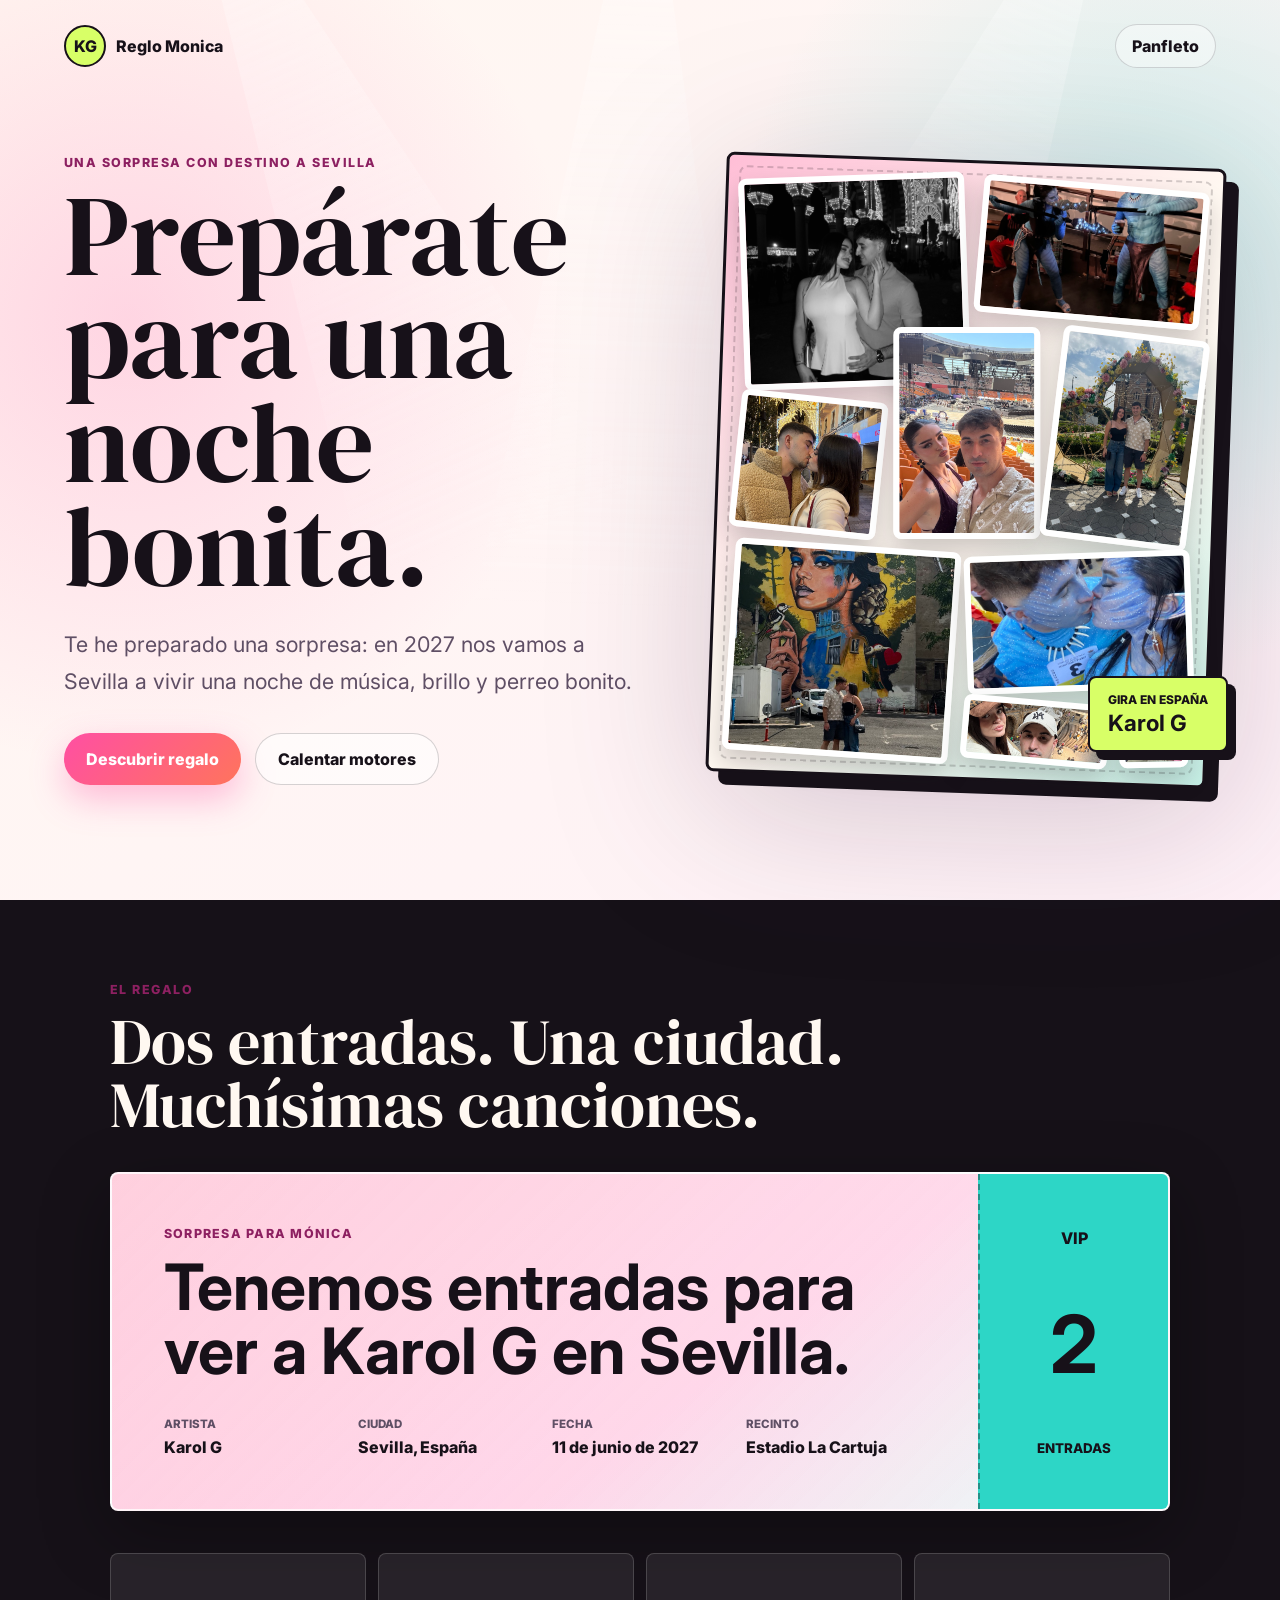
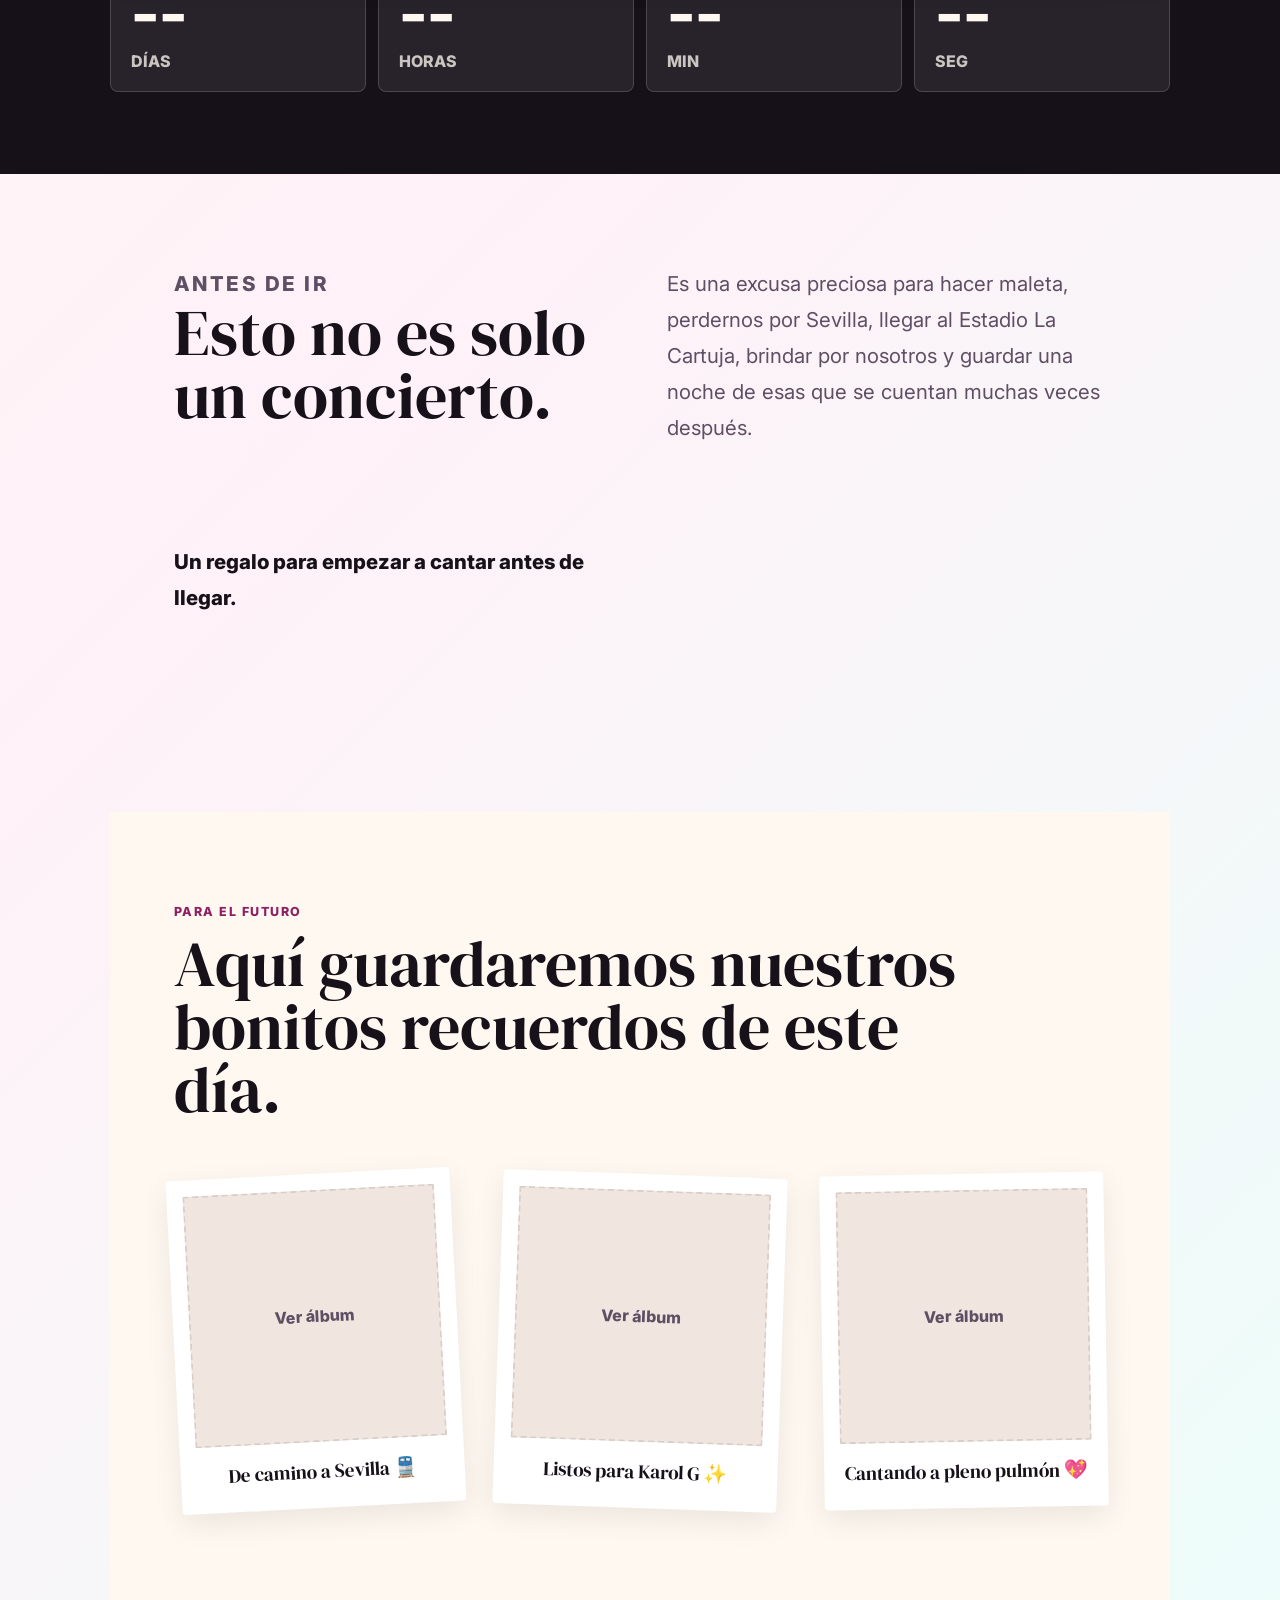
==== index.html @ 3d234a06 "Add files via upload" ====
<!doctype html>
<html lang="es">
  <head>
    <meta charset="UTF-8" />
    <meta name="viewport" content="width=device-width, initial-scale=1.0" />
    <title>Reglo Monica</title>
    <meta
      name="description"
      content="Una página sorpresa para regalar entradas de concierto en Sevilla."
    />
    <link rel="preconnect" href="https://fonts.googleapis.com" />
    <link rel="preconnect" href="https://fonts.gstatic.com" crossorigin />
    <link
      href="https://fonts.googleapis.com/css2?family=DM+Serif+Display&family=Inter:wght@400;600;700;800&display=swap"
      rel="stylesheet"
    />
    <link rel="stylesheet" href="styles.css" />
    <script src="config.js"></script>
    <script src="script.js" defer></script>
  </head>
  <body>
    <main class="page-shell">
      <section class="hero" aria-labelledby="hero-title">
        <div class="stage-lights" aria-hidden="true">
          <span></span>
          <span></span>
          <span></span>
        </div>

        <nav class="topbar" aria-label="Detalles del regalo">
          <a class="brand" href="#ticket" aria-label="Ir a la sorpresa">
            <span class="brand-mark">KG</span>
            <span data-field="projectName">Reglo Monica</span>
          </a>
          <a class="nav-link" href="flyer.html">Panfleto</a>
        </nav>

        <div class="hero-grid">
          <div class="hero-copy">
            <p class="eyebrow">Una sorpresa con destino a <span data-field="city">Sevilla</span></p>
            <h1 id="hero-title">Prepárate para una noche bonita.</h1>
            <p class="lead" data-field="message">
              Te he preparado una sorpresa: en 2027 nos vamos a Sevilla a vivir una noche de música,
              brillo y perreo bonito.
            </p>

            <div class="actions">
              <button class="primary-button" id="reveal-button" type="button">
                Descubrir regalo
              </button>
              <a class="ghost-button" data-field-href="playlistUrl" href="https://open.spotify.com/search/Karol%20G">
                Calentar motores
              </a>
            </div>
          </div>

          <figure class="poster-visual" aria-label="Collage de fotos del regalo">
            <div class="photo-collage" aria-hidden="true">
              <img src="assets/collage/photo-01.jpg" alt="" />
              <img src="assets/collage/photo-05.jpg" alt="" />
              <img src="assets/collage/photo-08.jpg" alt="" />
              <img src="assets/collage/photo-10.jpg" alt="" />
              <img src="assets/collage/photo-12.jpg" alt="" />
              <img src="assets/collage/photo-14.jpg" alt="" />
              <img src="assets/collage/photo-17.jpg" alt="" />
              <img src="assets/collage/photo-21.jpg" alt="" />
              <img src="assets/collage/photo-24.jpg" alt="" />
            </div>
            <figcaption>
              <span>Gira en España</span>
              <strong data-field="artist">Karol G</strong>
            </figcaption>
          </figure>
        </div>
      </section>

      <section class="reveal-band" id="ticket" aria-labelledby="ticket-title">
        <div class="section-heading">
          <p class="eyebrow">El regalo</p>
          <h2 id="ticket-title">Dos entradas. Una ciudad. Muchísimas canciones.</h2>
        </div>

        <article class="ticket" aria-label="Entrada regalo">
          <div class="ticket-main">
            <p class="ticket-kicker">Sorpresa para <span data-field="partnerName">Mónica</span></p>
            <h3 data-field="revealLine">Tenemos entradas para ver a Karol G en Sevilla.</h3>
            <dl class="ticket-details">
              <div>
                <dt>Artista</dt>
                <dd data-field="artist">Karol G</dd>
              </div>
              <div>
                <dt>Ciudad</dt>
                <dd><span data-field="city">Sevilla</span>, <span data-field="country">España</span></dd>
              </div>
              <div>
                <dt>Fecha</dt>
                <dd data-field="dateLabel">11 de junio de 2027</dd>
              </div>
              <div>
                <dt>Recinto</dt>
                <dd data-field="venue">Estadio La Cartuja</dd>
              </div>
            </dl>
          </div>
          <div class="ticket-stub">
            <span>VIP</span>
            <strong>2</strong>
            <small>entradas</small>
          </div>
        </article>

        <p id="countdown-title" class="eyebrow" style="text-align: center; margin-top: 42px;"></p>
        
        <div class="countdown" aria-label="Cuenta atrás aproximada">
          <div>
            <strong id="days">--</strong>
            <span>días</span>
          </div>
          <div>
            <strong id="hours">--</strong>
            <span>horas</span>
          </div>
          <div>
            <strong id="minutes">--</strong>
            <span>min</span>
          </div>
          <div>
            <strong id="seconds">--</strong>
            <span>seg</span>
          </div>
        </div>
      </section>

      <section class="letter" aria-labelledby="letter-title">
        <div>
          <p class="eyebrow">Antes de ir</p>
          <h2 id="letter-title">Esto no es solo un concierto.</h2>
        </div>
        <p>
          Es una excusa preciosa para hacer maleta, perdernos por Sevilla, llegar al Estadio La
          Cartuja, brindar por nosotros y guardar una noche de esas que se cuentan muchas veces
          después.
        </p>
        <p data-field="footerLine">Un regalo para empezar a cantar antes de llegar.</p>
          <div class="spotify-player" style="margin-top: 42px;">
          <iframe 
            style="border-radius:12px" 
            src="https://open.spotify.com/playlist/37i9dQZF1DZ06evO4e5iLu?si=ZZ5VLIEEQOik3lgWDlxdHg" 
            width="100%" 
            height="152" 
            frameBorder="0" 
            allowfullscreen="" 
            allow="autoplay; clipboard-write; encrypted-media; fullscreen; picture-in-picture" 
            loading="lazy">
          </iframe>
          </div>
      </section>
      <section class="memories" id="recuerdos" aria-labelledby="memories-title">
  <div class="section-heading">
    <p class="eyebrow">Para el futuro</p>
    <h2 id="memories-title">Aquí guardaremos nuestros bonitos recuerdos de este día.</h2>
  </div>

  <div class="polaroid-gallery">
    <div class="polaroid" style="--rot: -3deg;" 
         data-album="De camino a Sevilla 🚆" 
         data-images="assets/collage/photo-01.jpg,assets/collage/photo-02.jpg,assets/collage/photo-03.jpg">
      <div class="polaroid-img empty">Ver álbum</div>
      <p>De camino a Sevilla 🚆</p>
    </div>

    <div class="polaroid" style="--rot: 2deg;" 
         data-album="Listos para Karol G ✨" 
         data-images="assets/collage/photo-05.jpg,assets/collage/photo-08.jpg,assets/collage/photo-10.jpg">
      <div class="polaroid-img empty">Ver álbum</div>
      <p>Listos para Karol G ✨</p>
    </div>

    <div class="polaroid" style="--rot: -1deg;" 
         data-album="Cantando a pleno pulmón 💖" 
         data-images="assets/collage/photo-12.jpg,assets/collage/photo-14.jpg,assets/collage/photo-17.jpg">
      <div class="polaroid-img empty">Ver álbum</div>
      <p>Cantando a pleno pulmón 💖</p>
    </div>
  </div>
</section>

<div id="album-modal" class="album-modal" aria-hidden="true">
  <button class="modal-close" id="modal-close" aria-label="Cerrar">&times;</button>
  
  <div class="modal-content">
    <button class="modal-nav prev" id="modal-prev" aria-label="Anterior">&#10094;</button>
    
    <div class="modal-image-wrapper">
      <img id="modal-img" src="" alt="Foto del álbum" />
    </div>
    
    <button class="modal-nav next" id="modal-next" aria-label="Siguiente">&#10095;</button>
  </div>
  
  <div id="modal-caption" class="modal-caption"></div>
</div>
    </main>
  </body>
</html>
---- styles.css ----
:root {
  --ink: #171119;
  --muted: #5f4f65;
  --paper: #fff8f1;
  --pink: #ff4fa3;
  --coral: #ff745c;
  --aqua: #2dd6c6;
  --lime: #d8ff67;
  --violet: #6e4cff;
  --shadow: 0 24px 80px rgba(51, 21, 58, 0.2);
}

* {
  box-sizing: border-box;
}

html {
  scroll-behavior: smooth;
}

body {
  margin: 0;
  min-height: 100vh;
  color: var(--ink);
  font-family: Inter, system-ui, sans-serif;
  background:
    radial-gradient(circle at 10% 10%, rgba(255, 79, 163, 0.2), transparent 28rem),
    radial-gradient(circle at 90% 8%, rgba(45, 214, 198, 0.24), transparent 26rem),
    linear-gradient(135deg, #fff8f1 0%, #fff1f8 52%, #edfdfa 100%);
}

a {
  color: inherit;
}

button,
a {
  -webkit-tap-highlight-color: transparent;
}

.page-shell {
  overflow: hidden;
}

.hero {
  position: relative;
  min-height: 92vh;
  padding: 24px clamp(20px, 5vw, 72px) 72px;
}

.topbar {
  position: relative;
  z-index: 2;
  display: flex;
  align-items: center;
  justify-content: space-between;
  gap: 20px;
  max-width: 1180px;
  margin: 0 auto;
}

.brand,
.nav-link {
  display: inline-flex;
  align-items: center;
  gap: 10px;
  min-height: 44px;
  text-decoration: none;
  font-weight: 800;
}

.brand-mark {
  display: grid;
  width: 42px;
  height: 42px;
  place-items: center;
  border: 2px solid currentColor;
  border-radius: 50%;
  background: var(--lime);
}

.nav-link {
  padding-inline: 16px;
  border: 1px solid rgba(23, 17, 25, 0.16);
  border-radius: 999px;
  background: rgba(255, 255, 255, 0.42);
}

.hero-grid {
  position: relative;
  z-index: 1;
  display: grid;
  grid-template-columns: minmax(0, 1fr) minmax(320px, 500px);
  align-items: center;
  gap: clamp(32px, 6vw, 88px);
  max-width: 1180px;
  min-height: calc(92vh - 68px);
  margin: 0 auto;
  padding-top: 44px;
}

.hero-copy {
  min-width: 0;
}

.eyebrow {
  margin: 0 0 14px;
  color: #8d2061;
  font-size: 0.78rem;
  font-weight: 800;
  letter-spacing: 0.12em;
  text-transform: uppercase;
}

h1,
h2,
h3 {
  margin: 0;
  letter-spacing: 0;
}

h1,
h2 {
  font-family: "DM Serif Display", Georgia, serif;
  font-weight: 400;
}

.hero h1 {
  max-width: 760px;
  font-size: clamp(3.4rem, 9vw, 8.6rem);
  line-height: 0.9;
}

.lead {
  max-width: 660px;
  margin: 28px 0 0;
  color: var(--muted);
  font-size: clamp(1.05rem, 2vw, 1.34rem);
  line-height: 1.7;
  overflow-wrap: anywhere;
}

.actions {
  display: flex;
  flex-wrap: wrap;
  gap: 14px;
  margin-top: 34px;
}

.primary-button,
.ghost-button {
  display: inline-flex;
  align-items: center;
  justify-content: center;
  min-height: 52px;
  padding: 0 22px;
  border-radius: 999px;
  font: inherit;
  font-weight: 800;
  text-decoration: none;
  cursor: pointer;
}

.primary-button {
  border: 0;
  color: white;
  background: linear-gradient(135deg, var(--pink), var(--coral));
  box-shadow: 0 14px 34px rgba(255, 79, 163, 0.35);
}

.ghost-button {
  border: 1px solid rgba(23, 17, 25, 0.18);
  background: rgba(255, 255, 255, 0.56);
}

.poster-visual {
  position: relative;
  margin: 0;
  padding: 0;
  filter: drop-shadow(var(--shadow));
}

.poster-visual figcaption {
  position: absolute;
  right: -12px;
  bottom: 28px;
  display: grid;
  gap: 2px;
  padding: 14px 18px;
  border: 2px solid var(--ink);
  border-radius: 8px;
  background: var(--lime);
  box-shadow: 8px 8px 0 var(--ink);
}

.poster-visual figcaption span {
  font-size: 0.75rem;
  font-weight: 800;
  text-transform: uppercase;
}

.poster-visual figcaption strong {
  font-size: 1.4rem;
}

.photo-collage {
  position: relative;
  display: grid;
  grid-template-columns: repeat(6, 1fr);
  grid-template-rows: repeat(8, 64px);
  gap: 10px;
  width: 100%;
  padding: 16px;
  border: 3px solid var(--ink);
  border-radius: 8px;
  background:
    linear-gradient(135deg, rgba(255, 79, 163, 0.34), transparent 46%),
    linear-gradient(315deg, rgba(45, 214, 198, 0.28), transparent 42%),
    #fff8f1;
  box-shadow: 13px 13px 0 var(--ink);
  transform: rotate(2deg);
}

.photo-collage::before {
  content: "";
  position: absolute;
  inset: 10px;
  border: 2px dashed rgba(23, 17, 25, 0.18);
  border-radius: 8px;
  pointer-events: none;
}

.photo-collage img {
  display: block;
  width: 100%;
  height: 100%;
  min-width: 0;
  object-fit: cover;
  border: 6px solid white;
  border-radius: 8px;
  box-shadow: 0 12px 24px rgba(23, 17, 25, 0.22);
}

.photo-collage img:nth-child(1) {
  grid-area: 1 / 1 / 4 / 4;
  transform: rotate(-4deg);
}

.photo-collage img:nth-child(2) {
  grid-area: 1 / 4 / 3 / 7;
  transform: rotate(3deg);
}

.photo-collage img:nth-child(3) {
  grid-area: 4 / 1 / 6 / 3;
  transform: rotate(4deg);
}

.photo-collage img:nth-child(4) {
  grid-area: 3 / 3 / 6 / 5;
  transform: rotate(-2deg);
}

.photo-collage img:nth-child(5) {
  grid-area: 3 / 5 / 6 / 7;
  transform: rotate(5deg);
}

.photo-collage img:nth-child(6) {
  grid-area: 6 / 1 / 9 / 4;
  transform: rotate(2deg);
}

.photo-collage img:nth-child(7) {
  grid-area: 6 / 4 / 8 / 7;
  transform: rotate(-4deg);
}

.photo-collage img:nth-child(8) {
  grid-area: 8 / 4 / 9 / 6;
  transform: rotate(3deg);
}

.photo-collage img:nth-child(9) {
  grid-area: 8 / 6 / 9 / 7;
  transform: rotate(-3deg);
}

.stage-lights {
  position: absolute;
  inset: 0;
  pointer-events: none;
  opacity: 0.55;
}

.stage-lights span {
  position: absolute;
  top: -16vh;
  width: 22vw;
  height: 84vh;
  transform-origin: top center;
  background: linear-gradient(to bottom, rgba(255, 255, 255, 0.62), transparent);
  clip-path: polygon(48% 0, 55% 0, 100% 100%, 0 100%);
}

.stage-lights span:nth-child(1) {
  left: 4vw;
  transform: rotate(-24deg);
}

.stage-lights span:nth-child(2) {
  left: 39vw;
  transform: rotate(2deg);
}

.stage-lights span:nth-child(3) {
  right: 3vw;
  transform: rotate(22deg);
}

.reveal-band {
  padding: 82px clamp(20px, 5vw, 72px);
  background: #161118;
  color: #fff8f1;
}

.section-heading,
.ticket,
.countdown,
.letter {
  max-width: 1060px;
  margin-inline: auto;
}

.section-heading h2,
.letter h2 {
  max-width: 820px;
  font-size: clamp(2.4rem, 5vw, 5rem);
  line-height: 0.98;
}

.ticket {
  display: grid;
  grid-template-columns: 1fr 190px;
  margin-top: 36px;
  overflow: hidden;
  border: 2px solid rgba(255, 255, 255, 0.78);
  border-radius: 8px;
  background:
    linear-gradient(135deg, rgba(255, 79, 163, 0.24), transparent),
    linear-gradient(145deg, #fff8f1, #ffe7f2 58%, #e7fffb);
  color: var(--ink);
  box-shadow: 0 22px 70px rgba(0, 0, 0, 0.32);
}

.ticket-main {
  padding: clamp(24px, 5vw, 52px);
}

.ticket-kicker {
  margin: 0 0 14px;
  color: #8d2061;
  font-size: 0.78rem;
  font-weight: 800;
  letter-spacing: 0.1em;
  text-transform: uppercase;
}

.ticket h3 {
  max-width: 700px;
  font-size: clamp(2rem, 5vw, 4.2rem);
  line-height: 1;
}

.ticket-details {
  display: grid;
  grid-template-columns: repeat(4, minmax(0, 1fr));
  gap: 14px;
  margin: 34px 0 0;
}

.ticket-details div {
  min-width: 0;
}

.ticket-details dt {
  color: var(--muted);
  font-size: 0.72rem;
  font-weight: 800;
  text-transform: uppercase;
}

.ticket-details dd {
  margin: 6px 0 0;
  font-weight: 800;
}

.ticket-stub {
  display: grid;
  place-items: center;
  padding: 24px;
  border-left: 2px dashed rgba(23, 17, 25, 0.36);
  background: var(--aqua);
  text-align: center;
}

.ticket-stub strong {
  font-size: 5rem;
  line-height: 0.92;
}

.ticket-stub span,
.ticket-stub small {
  font-weight: 800;
  text-transform: uppercase;
}

.countdown {
  display: grid;
  grid-template-columns: repeat(4, minmax(0, 1fr));
  gap: 12px;
  margin-top: 24px;
}

.countdown div {
  padding: 20px;
  border: 1px solid rgba(255, 255, 255, 0.16);
  border-radius: 8px;
  background: rgba(255, 255, 255, 0.08);
}

.countdown strong {
  display: block;
  font-size: clamp(2rem, 5vw, 4rem);
}

.countdown span {
  color: rgba(255, 248, 241, 0.76);
  font-weight: 800;
  text-transform: uppercase;
}

.letter {
  display: grid;
  grid-template-columns: 0.95fr 1fr;
  gap: clamp(28px, 6vw, 80px);
  padding: 92px clamp(20px, 5vw, 72px);
}

.letter p {
  margin: 0;
  color: var(--muted);
  font-size: clamp(1.05rem, 2vw, 1.28rem);
  line-height: 1.75;
}

.letter p + p {
  margin-top: 22px;
  color: var(--ink);
  font-weight: 800;
}

.confetti {
  position: fixed;
  top: -14px;
  z-index: 20;
  width: 9px;
  height: 16px;
  border-radius: 2px;
  pointer-events: none;
  animation: fall 1.8s linear forwards;
}

@keyframes fall {
  to {
    transform: translate3d(var(--drift), 105vh, 0) rotate(520deg);
    opacity: 0;
  }
}

.print-body {
  display: grid;
  min-height: 100vh;
  place-items: center;
  padding: 24px;
  background: #f4ebe5;
}

.flyer {
  display: grid;
  grid-template-columns: 280px 1fr;
  width: min(100%, 794px);
  min-height: 1123px;
  overflow: hidden;
  border-radius: 8px;
  background: var(--paper);
  box-shadow: var(--shadow);
}

.flyer-art {
  position: relative;
  display: grid;
  place-items: center;
  padding: 0;
  background:
    repeating-linear-gradient(45deg, transparent, transparent 2px, rgba(0, 0, 0, 0.02) 2px, rgba(0, 0, 0, 0.02) 4px),
    repeating-linear-gradient(-45deg, transparent, transparent 2px, rgba(0, 0, 0, 0.02) 2px, rgba(0, 0, 0, 0.02) 4px),
    linear-gradient(135deg, #2a2a2a 0%, #1a1a1a 100%);
  overflow: hidden;
}

.photo-collage-flyer {
  position: absolute;
  inset: 0;
  display: grid;
  grid-template-columns: repeat(3, 1fr);
  grid-template-rows: repeat(9, 1fr);
  width: 100%;
  height: 100%;
  padding: 0;
  border: 0;
  border-radius: 0;
  background: #1a1a1a;
  box-shadow: inset 0 0 40px rgba(0, 0, 0, 0.5);
  transform: none;
  gap: 0;
  align-content: stretch;
}

.photo-collage-flyer::before {
  display: none;
}

/* BLINDAMOS EL CONTENEDOR: 3 columnas y 8 filas */
.photo-collage.photo-collage-flyer {
  grid-template-columns: repeat(3, 1fr) !important;
  grid-template-rows: repeat(8, 1fr) !important; /* Cambiado de 9 a 8 */
  gap: 0 !important;
  padding: 0 !important;
  background: #1a1a1a !important;
}

/* BLINDAMOS LAS 24 IMÁGENES: Sin bordes redondeados y forzando el tamaño */
.photo-collage.photo-collage-flyer img {
  position: relative !important;
  grid-area: auto !important;
  grid-column: auto !important;
  grid-row: auto !important;
  transform: none !important;
  border: none !important;
  border-radius: 0 !important; /* ¡Esto quita las esquinas redondeadas! */
  width: 100% !important;
  height: 100% !important;
  object-fit: cover !important;
  z-index: 1 !important;
  min-width: 0 !important;
  min-height: 0 !important;
}

/* Ejemplo: Acercar la 2ª foto del HTML */
.photo-collage.photo-collage-flyer img:nth-child(2) {
  transform: scale(1.4) !important;
  clip-path: inset(14.28%) !important;  /* Evita que se superponga a las de al lado */
  
  /* OPCIONAL: Si al acercar se corta una cara, puedes mover el "foco" */
  object-position: top center !important;
}

/* Ejemplo: Acercar la 5ª foto del HTML */
.photo-collage.photo-collage-flyer img:nth-child(5) {
  transform: scale(1.4) !important;
  clip-path: inset(14.28%) !important;  /* Evita que se superponga a las de al lado */
}

/* Ejemplo: Acercar la 20ª foto del HTML */
.photo-collage.photo-collage-flyer img:nth-child(20) {
  transform: scale(1.5) !important;
  clip-path: inset(16.66%) !important;  /* Evita que se superponga a las de al lado */
  
  /* OPCIONAL: Si al acercar se corta una cara, puedes mover el "foco" */
  object-position: top center !important;
}

.flyer-content {
  display: flex;
  flex-direction: column;
  justify-content: center;
  padding: 58px;
}

.flyer h1 {
  font-size: 4.8rem;
  line-height: 0.92;
}

.flyer p {
  margin: 22px 0 0;
  color: var(--muted);
  font-size: 1.15rem;
  line-height: 1.6;
}

.qr {
  width: min(100%, 330px);
  aspect-ratio: 1;
  margin-top: 42px;
  border: 12px solid white;
  border-radius: 8px;
  background: white;
  box-shadow: 0 16px 36px rgba(23, 17, 25, 0.18);
}

.qr-caption {
  max-width: 330px;
  overflow-wrap: anywhere;
  font-size: 0.86rem !important;
}

.flyer-message {
  margin-top: auto;
  padding-top: 42px;
  color: var(--ink) !important;
  font-size: 1.18rem !important;
  font-weight: 800;
}

@media (max-width: 820px) {
  .hero-grid,
  .letter,
  .flyer {
    grid-template-columns: 1fr;
  }

  .hero {
    min-height: auto;
  }

  .hero-grid {
    min-height: auto;
  }

  .poster-visual {
    max-width: 420px;
  }

  .ticket {
    grid-template-columns: 1fr;
  }

  .ticket-stub {
    border-top: 2px dashed rgba(23, 17, 25, 0.36);
    border-left: 0;
  }

  .ticket-details,
  .countdown {
    grid-template-columns: repeat(2, minmax(0, 1fr));
  }

  .flyer {
    min-height: auto;
  }

  .flyer-art {
    min-height: 360px;
  }

  .flyer h1 {
    font-size: clamp(3.1rem, 15vw, 4.6rem);
  }
}

@media (max-width: 520px) {
  .hero {
    padding-inline: 24px;
  }

  .topbar {
    align-items: flex-start;
    gap: 10px;
  }

  .brand {
    max-width: 190px;
  }

  .nav-link {
    display: none;
  }

  .hero h1 {
    font-size: 2.58rem;
    line-height: 0.96;
  }

  .hero-copy {
    width: 100%;
    max-width: calc(100vw - 48px);
  }

  .actions {
    display: grid;
    max-width: 31ch;
  }

  .primary-button,
  .ghost-button {
    width: 100%;
  }

  .lead {
    max-width: 31ch;
  }

  .poster-visual {
    width: min(100%, 340px);
  }

  .photo-collage {
    grid-template-rows: repeat(8, 48px);
    gap: 8px;
    padding: 12px;
    box-shadow: 9px 9px 0 var(--ink);
  }

  .poster-visual figcaption {
    right: 4px;
    bottom: 18px;
  }

  .ticket-details,
  .countdown {
    grid-template-columns: 1fr;
  }

  .flyer-content {
    padding: 34px 24px 42px;
  }
}

@media print {
  body {
    background: white;
  }

  .print-body {
    padding: 0;
  }

  .flyer {
    width: 210mm;
    min-height: 297mm;
    box-shadow: none;
  }
}

/* --- SECCIÓN RECUERDOS (POLAROIDS) --- */
.memories {
  padding: 92px clamp(20px, 5vw, 72px);
  background: var(--paper); /* Usa el fondo suave de tu web */
  max-width: 1060px;
  margin-inline: auto;
}

.polaroid-gallery {
  display: grid;
  grid-template-columns: repeat(auto-fit, minmax(280px, 1fr));
  gap: 40px;
  margin-top: 52px;
}

.polaroid {
  background: white;
  padding: 16px 16px 24px 16px;
  border-radius: 4px;
  box-shadow: 0 10px 30px rgba(0,0,0,0.08);
  transform: rotate(var(--rot));
  transition: transform 0.3s ease, box-shadow 0.3s ease;
}

.polaroid:hover {
  transform: scale(1.05) rotate(0deg);
  box-shadow: 0 20px 40px rgba(0,0,0,0.15);
  z-index: 10;
}

.polaroid-img {
  width: 100%;
  aspect-ratio: 1 / 1;
  background: #f0e6df;
  border-radius: 2px;
  object-fit: cover;
}

.polaroid-img.empty {
  display: grid;
  place-items: center;
  color: var(--muted);
  font-weight: 800;
  border: 2px dashed rgba(0,0,0,0.1);
}

.polaroid p {
  margin: 16px 0 0;
  text-align: center;
  font-family: "DM Serif Display", serif; /* Tipografía elegante */
  font-size: 1.2rem;
  color: var(--ink);
}

/* --- MODAL DEL ÁLBUM INTERACTIVO --- */
.album-modal {
  display: none; /* Oculto por defecto */
  position: fixed;
  inset: 0;
  z-index: 2000;
  background: rgba(23, 17, 25, 0.95); /* Fondo oscuro semi-transparente */
  backdrop-filter: blur(8px);
  justify-content: center;
  align-items: center;
  flex-direction: column;
  padding: 24px;
}

/* Se muestra cuando añadimos la clase .active con JS */
.album-modal.active {
  display: flex;
}

.modal-content {
  position: relative;
  display: flex;
  align-items: center;
  justify-content: center;
  width: min(100%, 800px);
  height: 70vh;
}

.modal-image-wrapper {
  width: 100%;
  height: 100%;
  display: flex;
  justify-content: center;
  align-items: center;
}

#modal-img {
  max-width: 100%;
  max-height: 100%;
  object-fit: contain;
  border-radius: 8px;
  box-shadow: 0 20px 50px rgba(0,0,0,0.5);
  animation: fadeIn 0.3s ease;
}

/* Botones de navegación */
.modal-close {
  position: absolute;
  top: 24px;
  right: 24px;
  background: none;
  border: none;
  color: white;
  font-size: 3rem;
  cursor: pointer;
  line-height: 1;
  z-index: 10;
}

.modal-nav {
  background: rgba(255, 255, 255, 0.1);
  border: none;
  color: white;
  font-size: 2rem;
  padding: 16px;
  cursor: pointer;
  border-radius: 50%;
  transition: background 0.2s;
  user-select: none;
  z-index: 10;
}

.modal-nav:hover {
  background: var(--pink);
}

.modal-nav.prev { margin-right: 16px; }
.modal-nav.next { margin-left: 16px; }

.modal-caption {
  color: white;
  font-family: "DM Serif Display", serif;
  font-size: 1.5rem;
  margin-top: 24px;
  text-align: center;
}

@keyframes fadeIn {
  from { opacity: 0; transform: scale(0.95); }
  to { opacity: 1; transform: scale(1); }
}

/* Ajustes para móviles */
@media (max-width: 600px) {
  .modal-content { height: 50vh; }
  .modal-nav { padding: 10px; font-size: 1.2rem; }
}
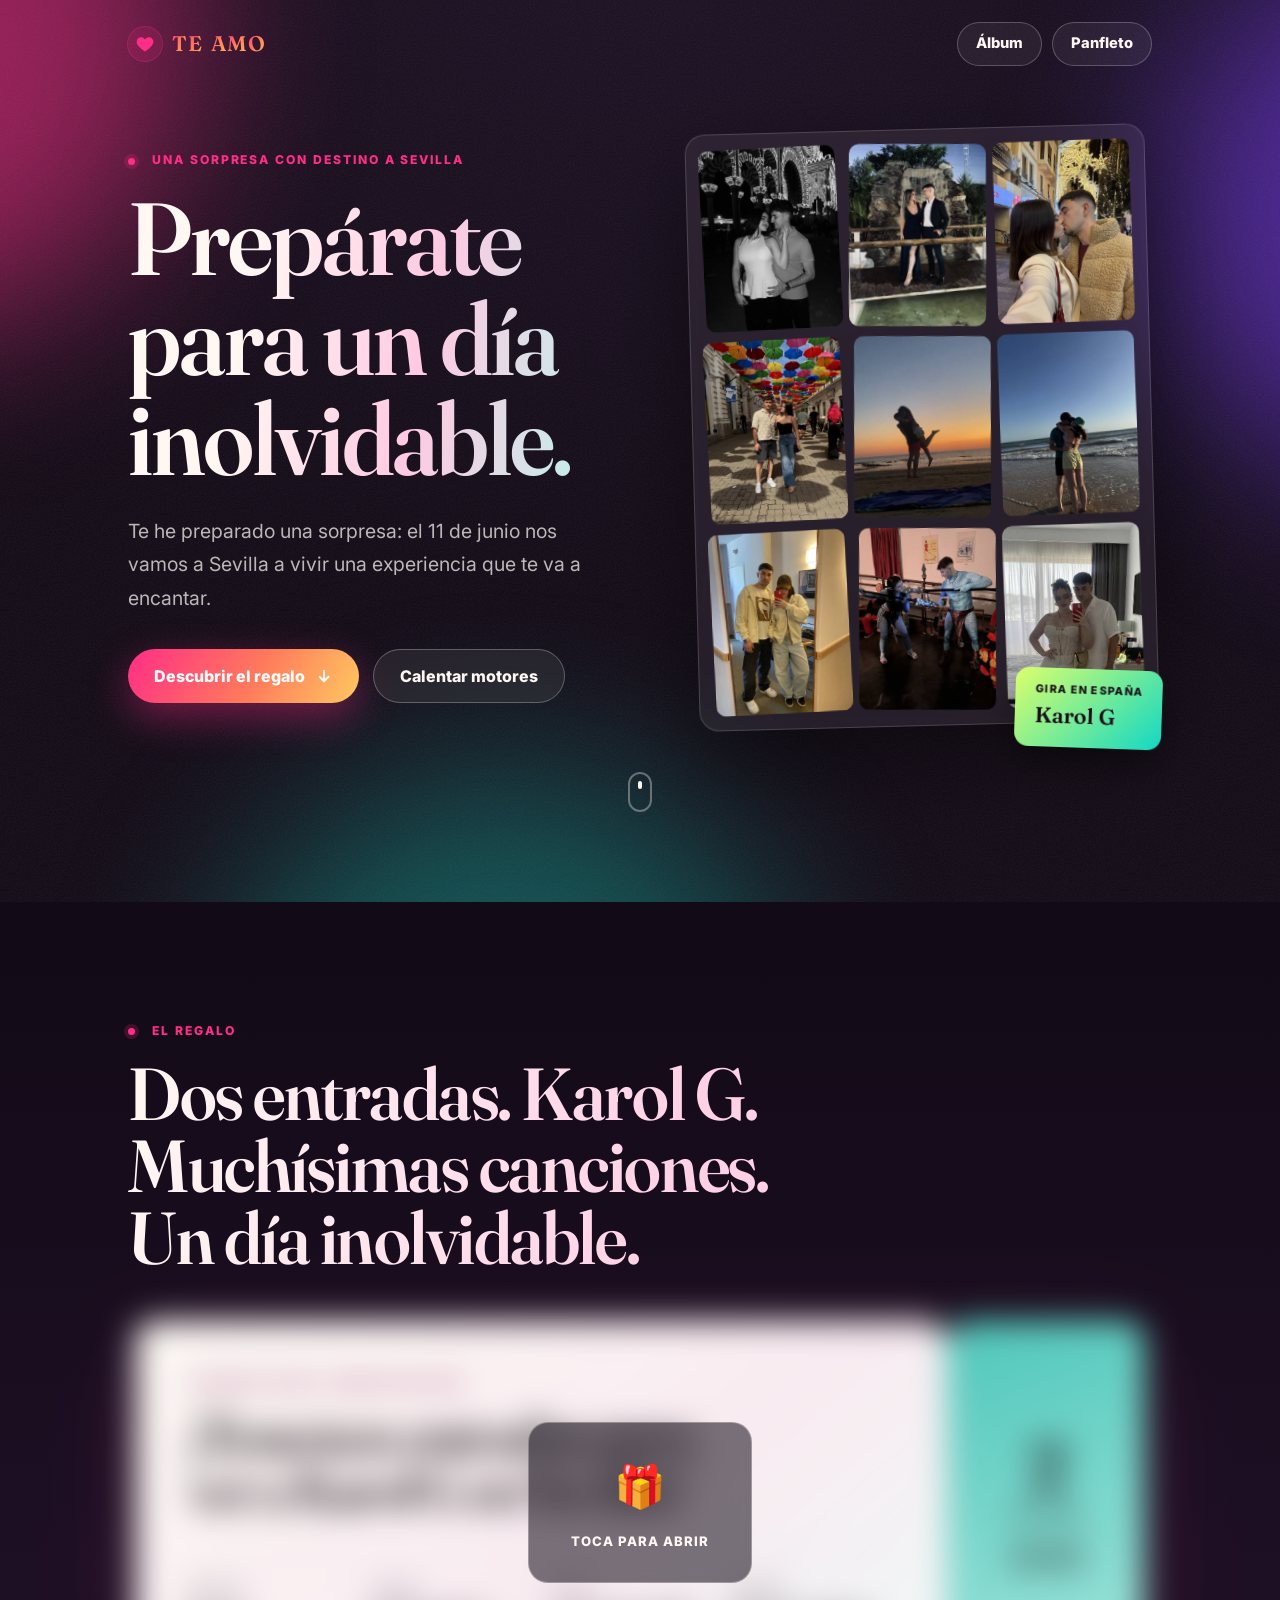
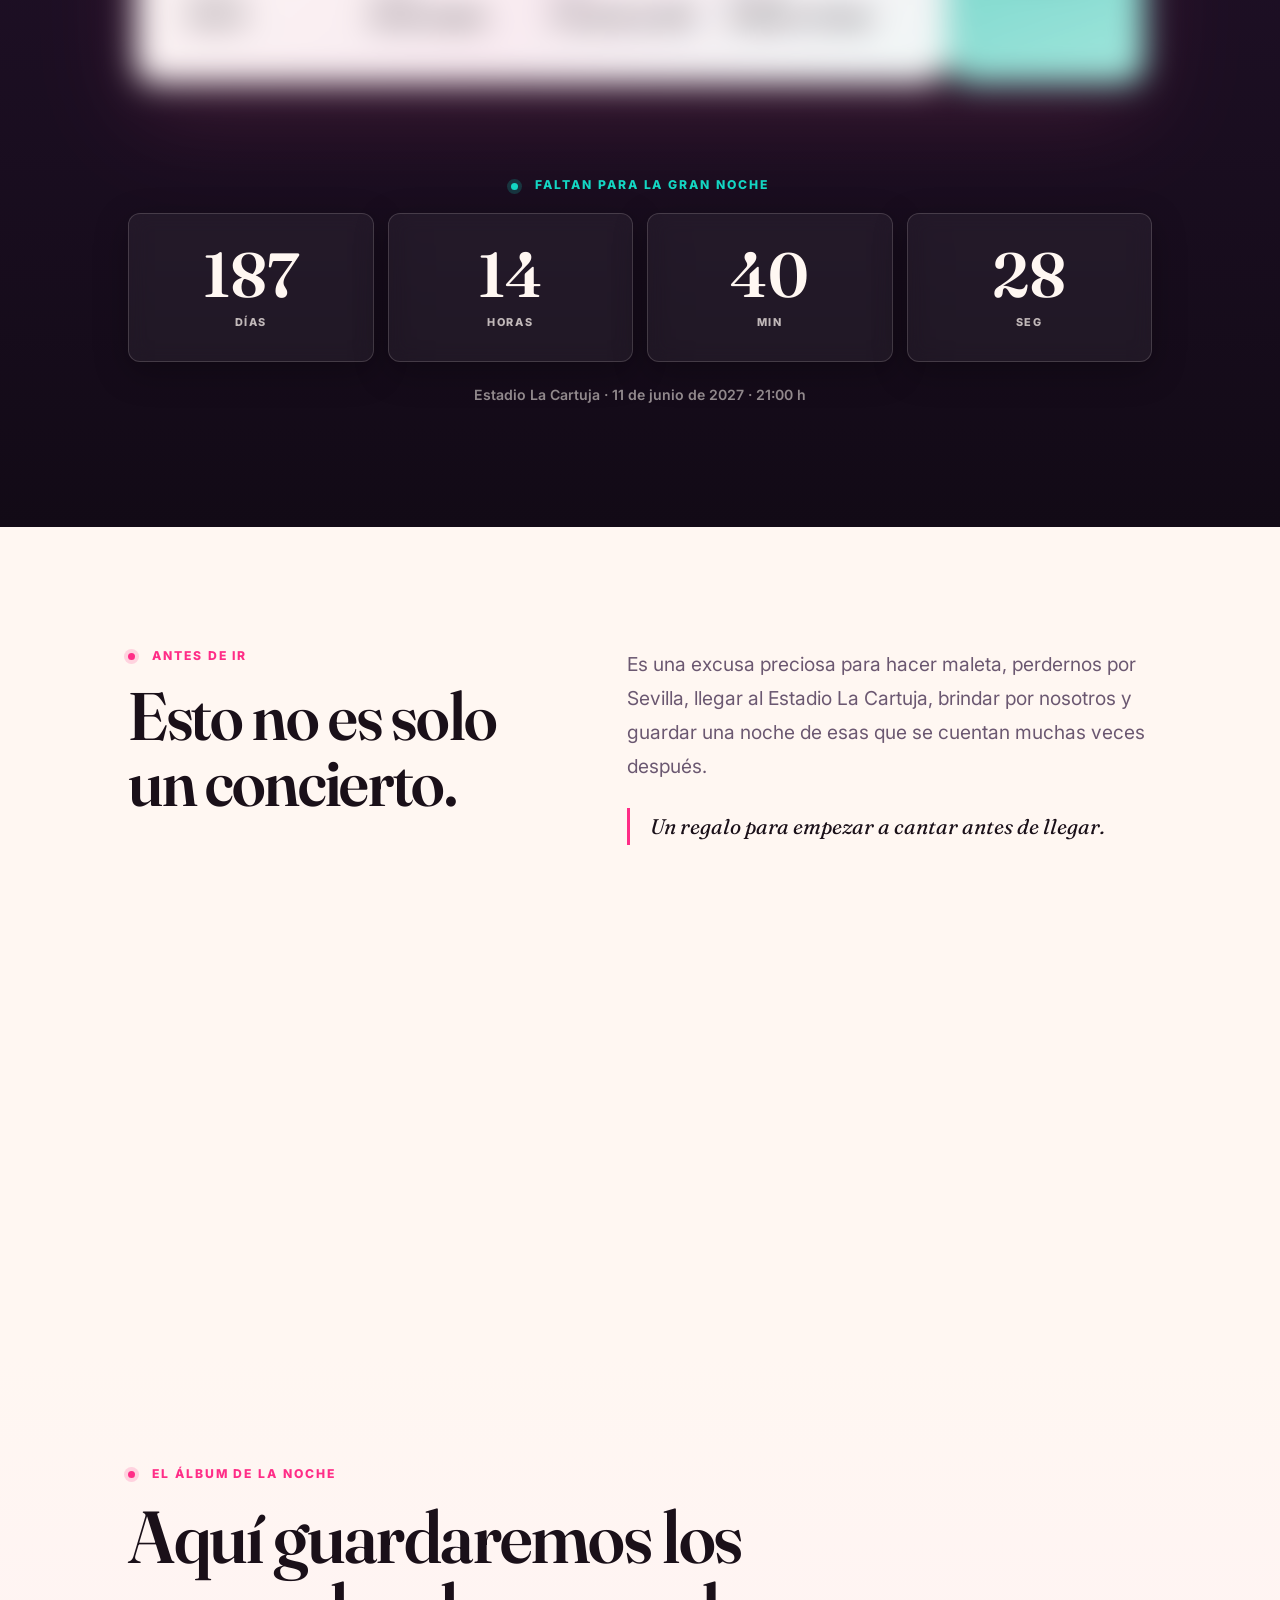
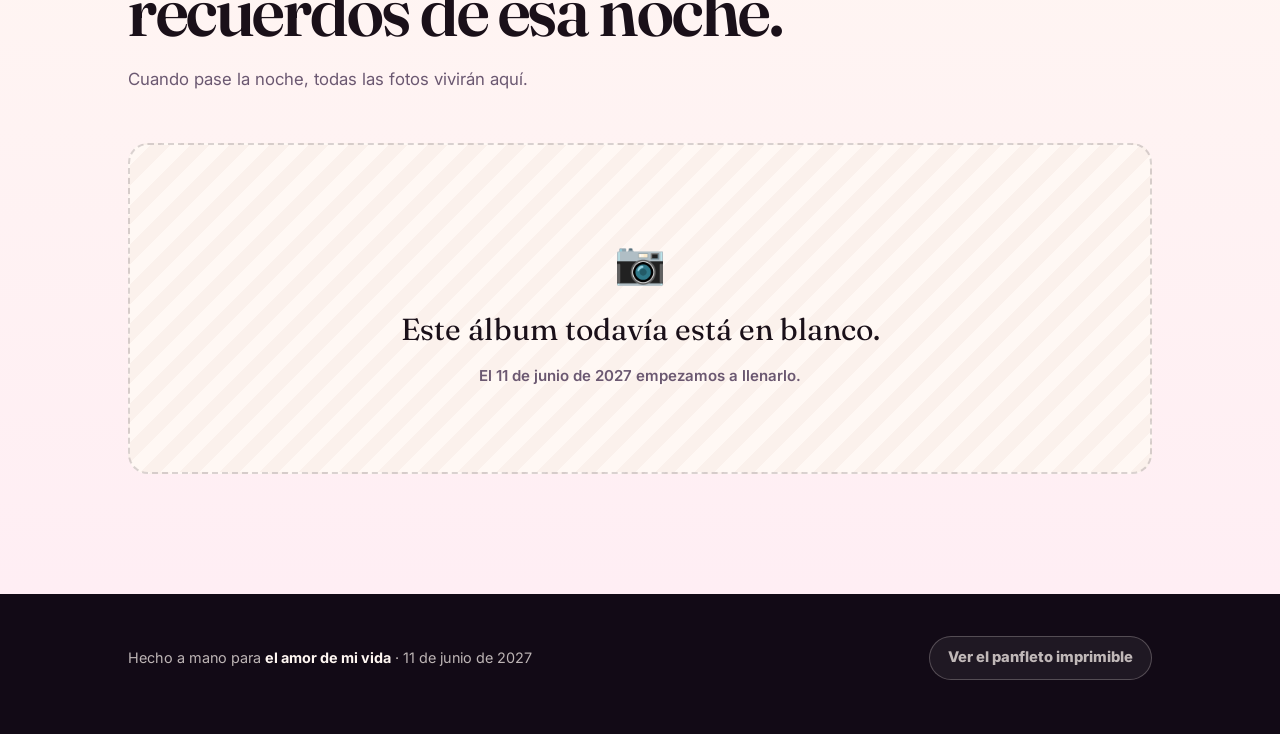
==== commit 54339b84: "Add files via upload" ====
--- a/index.html
+++ b/index.html
@@ -1,206 +1,263 @@
 <!doctype html>
-<html lang="es">
+<html lang="es" data-phase="antes">
   <head>
     <meta charset="UTF-8" />
-    <meta name="viewport" content="width=device-width, initial-scale=1.0" />
-    <title>Reglo Monica</title>
+    <meta name="viewport" content="width=device-width, initial-scale=1.0, viewport-fit=cover" />
+    <meta name="theme-color" content="#120a16" />
+
+    <title>Un regalo para Mónica · Karol G en Sevilla</title>
     <meta
       name="description"
-      content="Una página sorpresa para regalar entradas de concierto en Sevilla."
-    />
+      content="Dos entradas para ver a Karol G en Sevilla el 11 de junio de 2027. Y un sitio donde guardar esa noche para siempre."
+    />
+
+    <!-- Para que se vea bonito al compartir el enlace por WhatsApp -->
+    <meta property="og:type" content="website" />
+    <meta property="og:title" content="Un regalo para Mónica" />
+    <meta
+      property="og:description"
+      content="Karol G. Sevilla. 11 de junio de 2027. Dos entradas."
+    />
+    <!-- WhatsApp y compañía necesitan la dirección completa, no una ruta relativa -->
+    <meta property="og:url" content="https://adrighx.github.io/regalo2026/" />
+    <meta
+      property="og:image"
+      content="https://adrighx.github.io/regalo2026/assets/collage/photo-10.jpg"
+    />
+    <meta property="og:locale" content="es_ES" />
+    <meta name="twitter:card" content="summary_large_image" />
+
+    <link rel="icon" href="assets/favicon.svg" type="image/svg+xml" />
+    <link rel="apple-touch-icon" href="assets/collage/thumb/photo-10.jpg" />
+
     <link rel="preconnect" href="https://fonts.googleapis.com" />
     <link rel="preconnect" href="https://fonts.gstatic.com" crossorigin />
     <link
-      href="https://fonts.googleapis.com/css2?family=DM+Serif+Display&family=Inter:wght@400;600;700;800&display=swap"
+      href="https://fonts.googleapis.com/css2?family=Fraunces:opsz,wght@9..144,400;9..144,600&family=Inter:wght@400;500;700;800&display=swap"
       rel="stylesheet"
     />
     <link rel="stylesheet" href="styles.css" />
     <script src="config.js"></script>
     <script src="script.js" defer></script>
   </head>
+
   <body>
-    <main class="page-shell">
-      <section class="hero" aria-labelledby="hero-title">
-        <div class="stage-lights" aria-hidden="true">
-          <span></span>
-          <span></span>
-          <span></span>
-        </div>
-
-        <nav class="topbar" aria-label="Detalles del regalo">
-          <a class="brand" href="#ticket" aria-label="Ir a la sorpresa">
-            <span class="brand-mark">KG</span>
-            <span data-field="projectName">Reglo Monica</span>
-          </a>
-          <a class="nav-link" href="flyer.html">Panfleto</a>
-        </nav>
-
-        <div class="hero-grid">
-          <div class="hero-copy">
-            <p class="eyebrow">Una sorpresa con destino a <span data-field="city">Sevilla</span></p>
-            <h1 id="hero-title">Prepárate para una noche bonita.</h1>
-            <p class="lead" data-field="message">
-              Te he preparado una sorpresa: en 2027 nos vamos a Sevilla a vivir una noche de música,
-              brillo y perreo bonito.
-            </p>
-
-            <div class="actions">
-              <button class="primary-button" id="reveal-button" type="button">
-                Descubrir regalo
+    <a class="skip-link" href="#regalo">Ir directamente al regalo</a>
+
+    <!-- ============================ PORTADA ============================ -->
+    <header class="hero" id="inicio">
+      <div class="aurora" aria-hidden="true">
+        <span></span><span></span><span></span>
+      </div>
+      <div class="grain" aria-hidden="true"></div>
+
+      <nav class="topbar" aria-label="Navegación">
+        <a class="brand" href="#inicio" aria-label="Te amo">
+          <span class="brand-heart" aria-hidden="true">
+            <svg viewBox="0 0 24 24" width="20" height="20">
+              <path fill="currentColor" d="M12 21C5.5 16.4 2 13 2 9.2 2 6.3 4.3 4 7.2 4c1.7 0 3.3.8 4.3 2.1L12 6.4l.5-.3C13.5 4.8 15.1 4 16.8 4 19.7 4 22 6.3 22 9.2 22 13 18.5 16.4 12 21Z"/>
+            </svg>
+          </span>
+          <span class="brand-text" aria-hidden="true">
+            <b>T</b><b>E</b><i></i><b>A</b><b>M</b><b>O</b>
+          </span>
+        </a>
+        <div class="topbar-links">
+          <a class="nav-link" href="#album">Álbum</a>
+          <a class="nav-link nav-link--print" href="flyer.html">Panfleto</a>
+        </div>
+      </nav>
+
+      <div class="hero-grid">
+        <div class="hero-copy">
+          <p class="eyebrow">
+            <span class="dot" aria-hidden="true"></span>
+            Una sorpresa con destino a <span data-field="city">Sevilla</span>
+          </p>
+
+          <h1 id="hero-title" data-field="heroTitle">Prepárate para un día inolvidable.</h1>
+
+          <p class="lead" data-field="message">
+            Te he preparado una sorpresa: el 11 de junio nos vamos a Sevilla a vivir una noche de música,
+            brillo y perreo bonito.
+          </p>
+
+          <div class="actions">
+            <button class="btn btn--primary" id="reveal-button" type="button">
+              <span>Descubrir el regalo</span>
+              <svg viewBox="0 0 24 24" aria-hidden="true" width="18" height="18">
+                <path d="M12 5v14m0 0-6-6m6 6 6-6" fill="none" stroke="currentColor"
+                      stroke-width="2.4" stroke-linecap="round" stroke-linejoin="round" />
+              </svg>
+            </button>
+            <a class="btn btn--ghost" data-field-href="playlistUrl" href="#musica">
+              Calentar motores
+            </a>
+          </div>
+        </div>
+
+        <figure class="poster" aria-label="Fotos nuestras">
+          <div class="poster-collage" id="hero-collage" aria-hidden="true"></div>
+          <figcaption>
+            <span>Gira en España</span>
+            <strong data-field="artist">Karol G</strong>
+          </figcaption>
+        </figure>
+      </div>
+
+      <div class="scroll-hint" aria-hidden="true">
+        <span></span>
+      </div>
+    </header>
+
+    <main>
+      <!-- ============================ EL REGALO ============================ -->
+      <section class="reveal-band" id="regalo" aria-labelledby="ticket-title">
+        <div class="wrap">
+          <div class="section-heading reveal">
+            <p class="eyebrow"><span class="dot" aria-hidden="true"></span> El regalo</p>
+            <h2 id="ticket-title">Dos entradas. Karol G. Muchísimas canciones. Un día inolvidable.</h2>
+          </div>
+
+          <div class="ticket-holder" id="ticket-holder" data-locked="true">
+            <article class="ticket reveal" aria-label="Entrada regalo">
+              <div class="ticket-main">
+                <p class="ticket-kicker">
+                  Sorpresa para <span data-field="partnerLabel">el amor de mi vida</span>
+                </p>
+                <h3 data-field="revealLine">¡Tenemos entradas para ver a Karol G en Sevilla!</h3>
+
+                <dl class="ticket-details">
+                  <div>
+                    <dt>Artista</dt>
+                    <dd data-field="artist">Karol G</dd>
+                  </div>
+                  <div>
+                    <dt>Ciudad</dt>
+                    <dd>
+                      <span data-field="city">Sevilla</span>,
+                      <span data-field="country">España</span>
+                    </dd>
+                  </div>
+                  <div>
+                    <dt>Fecha</dt>
+                    <dd data-field="dateLabel">11 de junio de 2027</dd>
+                  </div>
+                  <div>
+                    <dt>Recinto</dt>
+                    <dd data-field="venue">Estadio La Cartuja</dd>
+                  </div>
+                </dl>
+              </div>
+
+              <div class="ticket-stub" aria-hidden="true">
+                <strong data-field="tickets">2</strong>
+                <small>entradas</small>
+                <div class="stub-code"></div>
+              </div>
+            </article>
+
+            <!-- Tapa que oculta el regalo hasta que ella pulsa el botón -->
+            <div class="ticket-lock" id="ticket-lock">
+              <button type="button" class="lock-button" id="lock-button">
+                <span class="lock-emoji" aria-hidden="true">🎁</span>
+                <span class="lock-text">Toca para abrir</span>
               </button>
-              <a class="ghost-button" data-field-href="playlistUrl" href="https://open.spotify.com/search/Karol%20G">
-                Calentar motores
-              </a>
             </div>
           </div>
 
-          <figure class="poster-visual" aria-label="Collage de fotos del regalo">
-            <div class="photo-collage" aria-hidden="true">
-              <img src="assets/collage/photo-01.jpg" alt="" />
-              <img src="assets/collage/photo-05.jpg" alt="" />
-              <img src="assets/collage/photo-08.jpg" alt="" />
-              <img src="assets/collage/photo-10.jpg" alt="" />
-              <img src="assets/collage/photo-12.jpg" alt="" />
-              <img src="assets/collage/photo-14.jpg" alt="" />
-              <img src="assets/collage/photo-17.jpg" alt="" />
-              <img src="assets/collage/photo-21.jpg" alt="" />
-              <img src="assets/collage/photo-24.jpg" alt="" />
+          <!-- --------------------- CUENTA ATRÁS --------------------- -->
+          <div class="countdown-block reveal">
+            <p class="eyebrow countdown-label" id="countdown-label">
+              <span class="dot" aria-hidden="true"></span>
+              <span id="countdown-label-text">Faltan para la gran noche</span>
+            </p>
+
+            <div class="countdown" id="countdown" role="timer" aria-live="off">
+              <div><strong id="days">--</strong><span>días</span></div>
+              <div><strong id="hours">--</strong><span>horas</span></div>
+              <div><strong id="minutes">--</strong><span>min</span></div>
+              <div><strong id="seconds">--</strong><span>seg</span></div>
             </div>
-            <figcaption>
-              <span>Gira en España</span>
-              <strong data-field="artist">Karol G</strong>
-            </figcaption>
-          </figure>
+
+            <p class="countdown-note">
+              <span data-field="venue">Estadio La Cartuja</span> ·
+              <span data-field="dateLabel">11 de junio de 2027</span> ·
+              <span data-field="timeLabel">21:00 h</span>
+            </p>
+          </div>
         </div>
       </section>
 
-      <section class="reveal-band" id="ticket" aria-labelledby="ticket-title">
-        <div class="section-heading">
-          <p class="eyebrow">El regalo</p>
-          <h2 id="ticket-title">Dos entradas. Una ciudad. Muchísimas canciones.</h2>
-        </div>
-
-        <article class="ticket" aria-label="Entrada regalo">
-          <div class="ticket-main">
-            <p class="ticket-kicker">Sorpresa para <span data-field="partnerName">Mónica</span></p>
-            <h3 data-field="revealLine">Tenemos entradas para ver a Karol G en Sevilla.</h3>
-            <dl class="ticket-details">
-              <div>
-                <dt>Artista</dt>
-                <dd data-field="artist">Karol G</dd>
-              </div>
-              <div>
-                <dt>Ciudad</dt>
-                <dd><span data-field="city">Sevilla</span>, <span data-field="country">España</span></dd>
-              </div>
-              <div>
-                <dt>Fecha</dt>
-                <dd data-field="dateLabel">11 de junio de 2027</dd>
-              </div>
-              <div>
-                <dt>Recinto</dt>
-                <dd data-field="venue">Estadio La Cartuja</dd>
-              </div>
-            </dl>
-          </div>
-          <div class="ticket-stub">
-            <span>VIP</span>
-            <strong>2</strong>
-            <small>entradas</small>
-          </div>
-        </article>
-
-        <p id="countdown-title" class="eyebrow" style="text-align: center; margin-top: 42px;"></p>
-        
-        <div class="countdown" aria-label="Cuenta atrás aproximada">
-          <div>
-            <strong id="days">--</strong>
-            <span>días</span>
-          </div>
-          <div>
-            <strong id="hours">--</strong>
-            <span>horas</span>
-          </div>
-          <div>
-            <strong id="minutes">--</strong>
-            <span>min</span>
-          </div>
-          <div>
-            <strong id="seconds">--</strong>
-            <span>seg</span>
+      <!-- ============================ LA CARTA ============================ -->
+      <section class="letter" id="musica" aria-labelledby="letter-title">
+        <div class="wrap letter-grid">
+          <div class="reveal">
+            <p class="eyebrow"><span class="dot" aria-hidden="true"></span> Antes de ir</p>
+            <h2 id="letter-title" data-field="letterTitle">Esto no es solo un concierto.</h2>
+          </div>
+
+          <div class="letter-body reveal">
+            <p data-field="letterBody">
+              Es una excusa preciosa para hacer maleta, perdernos por Sevilla, llegar al Estadio La
+              Cartuja, brindar por nosotros y guardar una noche de esas que se cuentan muchas veces
+              después.
+            </p>
+            <p class="letter-sign" data-field="footerLine">
+              Un regalo para empezar a cantar antes de llegar.
+            </p>
+
+            <div class="player" id="player">
+              <!-- El iframe de Spotify lo monta script.js con el id de config.js -->
+            </div>
           </div>
         </div>
       </section>
 
-      <section class="letter" aria-labelledby="letter-title">
-        <div>
-          <p class="eyebrow">Antes de ir</p>
-          <h2 id="letter-title">Esto no es solo un concierto.</h2>
-        </div>
-        <p>
-          Es una excusa preciosa para hacer maleta, perdernos por Sevilla, llegar al Estadio La
-          Cartuja, brindar por nosotros y guardar una noche de esas que se cuentan muchas veces
-          después.
-        </p>
-        <p data-field="footerLine">Un regalo para empezar a cantar antes de llegar.</p>
-          <div class="spotify-player" style="margin-top: 42px;">
-          <iframe 
-            style="border-radius:12px" 
-            src="https://open.spotify.com/playlist/37i9dQZF1DZ06evO4e5iLu?si=ZZ5VLIEEQOik3lgWDlxdHg" 
-            width="100%" 
-            height="152" 
-            frameBorder="0" 
-            allowfullscreen="" 
-            allow="autoplay; clipboard-write; encrypted-media; fullscreen; picture-in-picture" 
-            loading="lazy">
-          </iframe>
-          </div>
+      <!-- ============================ EL ÁLBUM ============================ -->
+      <section class="album" id="album" aria-labelledby="album-title">
+        <div class="wrap">
+          <div class="section-heading reveal">
+            <p class="eyebrow"><span class="dot" aria-hidden="true"></span> El álbum de la noche</p>
+            <h2 id="album-title">Aquí guardaremos los recuerdos de esa noche.</h2>
+            <p class="section-sub" id="album-sub">
+              Todavía está en blanco. El 11 de junio de 2027 empezamos a llenarlo.
+            </p>
+          </div>
+
+          <div class="album-gallery" id="album-gallery"></div>
+        </div>
       </section>
-      <section class="memories" id="recuerdos" aria-labelledby="memories-title">
-  <div class="section-heading">
-    <p class="eyebrow">Para el futuro</p>
-    <h2 id="memories-title">Aquí guardaremos nuestros bonitos recuerdos de este día.</h2>
-  </div>
-
-  <div class="polaroid-gallery">
-    <div class="polaroid" style="--rot: -3deg;" 
-         data-album="De camino a Sevilla 🚆" 
-         data-images="assets/collage/photo-01.jpg,assets/collage/photo-02.jpg,assets/collage/photo-03.jpg">
-      <div class="polaroid-img empty">Ver álbum</div>
-      <p>De camino a Sevilla 🚆</p>
+
+      <footer class="site-footer">
+        <div class="wrap footer-grid">
+          <p>
+            Hecho a mano para <strong data-field="partnerLabel">el amor de mi vida</strong> ·
+            <span data-field="dateLabel">11 de junio de 2027</span>
+          </p>
+          <a class="nav-link" href="flyer.html">Ver el panfleto imprimible</a>
+        </div>
+      </footer>
+    </main>
+
+    <!-- ============================ VISOR DE FOTOS ============================ -->
+    <div id="lightbox" class="lightbox" role="dialog" aria-modal="true"
+         aria-label="Visor de fotos" hidden>
+      <button class="lightbox-close" id="lightbox-close" aria-label="Cerrar visor">&times;</button>
+
+      <div class="lightbox-stage">
+        <button class="lightbox-nav prev" id="lightbox-prev" aria-label="Foto anterior">&#10094;</button>
+        <div class="lightbox-frame">
+          <!-- sin src: un src="" haría que el navegador pidiera la propia página -->
+          <img id="lightbox-img" alt="" />
+        </div>
+        <button class="lightbox-nav next" id="lightbox-next" aria-label="Foto siguiente">&#10095;</button>
+      </div>
+
+      <div class="lightbox-bar">
+        <p id="lightbox-caption"></p>
+        <p class="lightbox-counter" id="lightbox-counter"></p>
+      </div>
     </div>
-
-    <div class="polaroid" style="--rot: 2deg;" 
-         data-album="Listos para Karol G ✨" 
-         data-images="assets/collage/photo-05.jpg,assets/collage/photo-08.jpg,assets/collage/photo-10.jpg">
-      <div class="polaroid-img empty">Ver álbum</div>
-      <p>Listos para Karol G ✨</p>
-    </div>
-
-    <div class="polaroid" style="--rot: -1deg;" 
-         data-album="Cantando a pleno pulmón 💖" 
-         data-images="assets/collage/photo-12.jpg,assets/collage/photo-14.jpg,assets/collage/photo-17.jpg">
-      <div class="polaroid-img empty">Ver álbum</div>
-      <p>Cantando a pleno pulmón 💖</p>
-    </div>
-  </div>
-</section>
-
-<div id="album-modal" class="album-modal" aria-hidden="true">
-  <button class="modal-close" id="modal-close" aria-label="Cerrar">&times;</button>
-  
-  <div class="modal-content">
-    <button class="modal-nav prev" id="modal-prev" aria-label="Anterior">&#10094;</button>
-    
-    <div class="modal-image-wrapper">
-      <img id="modal-img" src="" alt="Foto del álbum" />
-    </div>
-    
-    <button class="modal-nav next" id="modal-next" aria-label="Siguiente">&#10095;</button>
-  </div>
-  
-  <div id="modal-caption" class="modal-caption"></div>
-</div>
-    </main>
   </body>
 </html>
--- a/styles.css
+++ b/styles.css
@@ -1,32 +1,83 @@
+/* ============================================================
+   REGALO PARA MÓNICA · Karol G en Sevilla
+   Hoja de estilos única. Ordenada por secciones para que sea
+   fácil encontrar y tocar cosas.
+   ============================================================ */
+
+/* ------------------------------------------------------------
+   1. VARIABLES DE COLOR Y TIPOGRAFÍA
+   ------------------------------------------------------------ */
 :root {
-  --ink: #171119;
-  --muted: #5f4f65;
-  --paper: #fff8f1;
-  --pink: #ff4fa3;
-  --coral: #ff745c;
-  --aqua: #2dd6c6;
-  --lime: #d8ff67;
-  --violet: #6e4cff;
-  --shadow: 0 24px 80px rgba(51, 21, 58, 0.2);
-}
-
-* {
+  --night: #120a16;
+  --night-2: #1b0f22;
+  --paper: #fff7f2;
+  --ink: #1a1019;
+  --muted: #6b5871;
+  --muted-light: rgba(255, 247, 242, 0.72);
+
+  --pink: #ff2d87;
+  --coral: #ff7a5c;
+  --violet: #7b3dff;
+  --aqua: #12d8c4;
+  --lime: #dcff6b;
+  --gold: #ffc960;
+
+  --display: "Fraunces", Georgia, "Times New Roman", serif;
+  --body: Inter, system-ui, -apple-system, "Segoe UI", sans-serif;
+
+  --radius: 20px;
+  --radius-sm: 12px;
+  --shadow-soft: 0 24px 70px rgba(26, 16, 25, 0.16);
+  --shadow-hard: 0 30px 90px rgba(0, 0, 0, 0.45);
+
+  --wrap: 1120px;
+  --ease: cubic-bezier(0.22, 1, 0.36, 1);
+}
+
+/* ------------------------------------------------------------
+   2. BASE
+   ------------------------------------------------------------ */
+*,
+*::before,
+*::after {
   box-sizing: border-box;
 }
 
 html {
   scroll-behavior: smooth;
+  -webkit-text-size-adjust: 100%;
 }
 
 body {
   margin: 0;
-  min-height: 100vh;
+  min-height: 100svh;
+  overflow-x: hidden;
   color: var(--ink);
-  font-family: Inter, system-ui, sans-serif;
-  background:
-    radial-gradient(circle at 10% 10%, rgba(255, 79, 163, 0.2), transparent 28rem),
-    radial-gradient(circle at 90% 8%, rgba(45, 214, 198, 0.24), transparent 26rem),
-    linear-gradient(135deg, #fff8f1 0%, #fff1f8 52%, #edfdfa 100%);
+  font-family: var(--body);
+  font-size: 16px;
+  line-height: 1.6;
+  background: var(--paper);
+}
+
+img {
+  display: block;
+  max-width: 100%;
+}
+
+h1,
+h2,
+h3 {
+  margin: 0;
+  font-family: var(--display);
+  font-weight: 600;
+  font-variation-settings: "opsz" 120, "SOFT" 20;
+  letter-spacing: -0.02em;
+  line-height: 0.98;
+  text-wrap: balance;
+}
+
+p {
+  margin: 0;
 }
 
 a {
@@ -38,25 +89,213 @@
   -webkit-tap-highlight-color: transparent;
 }
 
-.page-shell {
-  overflow: hidden;
-}
-
+:focus-visible {
+  outline: 3px solid var(--aqua);
+  outline-offset: 3px;
+  border-radius: 6px;
+}
+
+.wrap {
+  width: 100%;
+  max-width: var(--wrap);
+  margin-inline: auto;
+  padding-inline: clamp(20px, 5vw, 48px);
+}
+
+.skip-link {
+  position: absolute;
+  top: -100px;
+  left: 16px;
+  z-index: 999;
+  padding: 12px 18px;
+  border-radius: 999px;
+  background: var(--lime);
+  color: var(--ink);
+  font-weight: 800;
+  text-decoration: none;
+  transition: top 0.2s;
+}
+
+.skip-link:focus {
+  top: 16px;
+}
+
+/* ------------------------------------------------------------
+   3. PIEZAS REUTILIZABLES
+   ------------------------------------------------------------ */
+/* Ojo: en bloque y con el punto inline. Con inline-flex el texto se
+   parte en trozos sueltos y al hacer dos líneas queda descolocado. */
+.eyebrow {
+  display: block;
+  margin: 0 0 18px;
+  color: var(--pink);
+  font-size: 0.76rem;
+  font-weight: 800;
+  letter-spacing: 0.16em;
+  line-height: 1.5;
+  text-transform: uppercase;
+}
+
+.eyebrow .dot {
+  display: inline-block;
+  width: 7px;
+  height: 7px;
+  margin-right: 12px;
+  border-radius: 50%;
+  background: currentColor;
+  box-shadow: 0 0 0 4px rgba(255, 45, 135, 0.18);
+  vertical-align: middle;
+}
+
+.btn {
+  display: inline-flex;
+  align-items: center;
+  justify-content: center;
+  gap: 10px;
+  min-height: 54px;
+  padding: 0 26px;
+  border: 0;
+  border-radius: 999px;
+  font: inherit;
+  font-weight: 800;
+  text-decoration: none;
+  cursor: pointer;
+  transition: transform 0.25s var(--ease), box-shadow 0.25s var(--ease);
+}
+
+.btn--primary {
+  color: #fff;
+  background: linear-gradient(120deg, var(--pink), var(--coral) 55%, var(--gold));
+  box-shadow: 0 14px 40px rgba(255, 45, 135, 0.4);
+}
+
+.btn--ghost {
+  border: 1px solid rgba(255, 247, 242, 0.28);
+  background: rgba(255, 247, 242, 0.07);
+  color: var(--paper);
+  backdrop-filter: blur(10px);
+}
+
+.btn:hover {
+  transform: translateY(-2px);
+}
+
+.btn--primary:hover {
+  box-shadow: 0 20px 52px rgba(255, 45, 135, 0.52);
+}
+
+.btn:active {
+  transform: translateY(0);
+}
+
+/* Animación de entrada al hacer scroll (la activa script.js) */
+.reveal {
+  opacity: 0;
+  transform: translateY(26px);
+  transition: opacity 0.7s var(--ease), transform 0.7s var(--ease);
+}
+
+.reveal.is-visible {
+  opacity: 1;
+  transform: none;
+}
+
+.section-heading h2 {
+  max-width: 18ch;
+  font-size: clamp(2.3rem, 6vw, 4.6rem);
+}
+
+.section-sub {
+  max-width: 46ch;
+  margin-top: 20px;
+  color: var(--muted);
+  font-size: 1.05rem;
+}
+
+/* ------------------------------------------------------------
+   4. PORTADA
+   ------------------------------------------------------------ */
 .hero {
   position: relative;
-  min-height: 92vh;
-  padding: 24px clamp(20px, 5vw, 72px) 72px;
+  display: flex;
+  flex-direction: column;
+  min-height: 100svh;
+  padding: 22px 0 90px;
+  overflow: hidden;
+  background: radial-gradient(120% 90% at 50% 0%, var(--night-2), var(--night) 70%);
+  color: var(--paper);
+  isolation: isolate;
+}
+
+/* Manchas de color que se mueven despacio de fondo */
+.aurora {
+  position: absolute;
+  inset: -20%;
+  z-index: -2;
+  filter: blur(90px);
+  opacity: 0.55;
+  pointer-events: none;
+}
+
+.aurora span {
+  position: absolute;
+  width: 46vmax;
+  height: 46vmax;
+  border-radius: 50%;
+  animation: drift 26s ease-in-out infinite alternate;
+}
+
+.aurora span:nth-child(1) {
+  top: -6%;
+  left: -8%;
+  background: var(--pink);
+}
+
+.aurora span:nth-child(2) {
+  top: 8%;
+  right: -12%;
+  background: var(--violet);
+  animation-delay: -9s;
+}
+
+.aurora span:nth-child(3) {
+  bottom: -22%;
+  left: 26%;
+  background: var(--aqua);
+  animation-delay: -17s;
+  opacity: 0.65;
+}
+
+@keyframes drift {
+  from {
+    transform: translate3d(0, 0, 0) scale(1);
+  }
+  to {
+    transform: translate3d(6vw, 5vh, 0) scale(1.18);
+  }
+}
+
+/* Grano de película, le da textura de cartel impreso */
+.grain {
+  position: absolute;
+  inset: 0;
+  z-index: -1;
+  opacity: 0.16;
+  pointer-events: none;
+  background-image: url("data:image/svg+xml,%3Csvg xmlns='http://www.w3.org/2000/svg' width='140' height='140'%3E%3Cfilter id='n'%3E%3CfeTurbulence type='fractalNoise' baseFrequency='0.85' numOctaves='3'/%3E%3C/filter%3E%3Crect width='140' height='140' filter='url(%23n)' opacity='0.5'/%3E%3C/svg%3E");
 }
 
 .topbar {
   position: relative;
-  z-index: 2;
+  z-index: 3;
   display: flex;
   align-items: center;
   justify-content: space-between;
-  gap: 20px;
-  max-width: 1180px;
-  margin: 0 auto;
+  gap: 16px;
+  width: 100%;
+  max-width: var(--wrap);
+  margin-inline: auto;
+  padding-inline: clamp(20px, 5vw, 48px);
 }
 
 .brand,
@@ -65,79 +304,145 @@
   align-items: center;
   gap: 10px;
   min-height: 44px;
+  font-weight: 800;
   text-decoration: none;
-  font-weight: 800;
-}
-
-.brand-mark {
-  display: grid;
-  width: 42px;
-  height: 42px;
+}
+
+/* --- "TE AMO" de la esquina: corazón que late + letras que flotan --- */
+.brand-heart {
+  display: grid;
   place-items: center;
-  border: 2px solid currentColor;
+  width: 34px;
+  height: 34px;
   border-radius: 50%;
-  background: var(--lime);
+  color: var(--pink);
+  background: rgba(255, 45, 135, 0.14);
+  box-shadow: 0 0 0 1px rgba(255, 45, 135, 0.35);
+  animation: latido 1.6s ease-in-out infinite;
+}
+
+@keyframes latido {
+  0%,
+  100% {
+    transform: scale(1);
+  }
+  14% {
+    transform: scale(1.18);
+  }
+  28% {
+    transform: scale(1);
+  }
+  42% {
+    transform: scale(1.12);
+  }
+  56% {
+    transform: scale(1);
+  }
+}
+
+.brand-text {
+  display: inline-flex;
+  font-family: var(--display);
+  font-size: 1.32rem;
+  font-weight: 600;
+  letter-spacing: 0.06em;
+}
+
+.brand-text b {
+  display: inline-block;
+  font-weight: inherit;
+  background: linear-gradient(120deg, var(--pink), var(--coral) 45%, var(--gold));
+  -webkit-background-clip: text;
+  background-clip: text;
+  color: transparent;
+  animation: flotar 3.2s ease-in-out infinite;
+}
+
+/* El hueco entre TE y AMO */
+.brand-text i {
+  width: 0.36em;
+}
+
+.brand-text b:nth-child(1) {
+  animation-delay: 0s;
+}
+.brand-text b:nth-child(2) {
+  animation-delay: 0.12s;
+}
+.brand-text b:nth-child(4) {
+  animation-delay: 0.24s;
+}
+.brand-text b:nth-child(5) {
+  animation-delay: 0.36s;
+}
+.brand-text b:nth-child(6) {
+  animation-delay: 0.48s;
+}
+
+@keyframes flotar {
+  0%,
+  100% {
+    transform: translateY(0) rotate(0deg);
+  }
+  50% {
+    transform: translateY(-4px) rotate(-3deg);
+  }
+}
+
+.brand:hover .brand-text b {
+  animation-duration: 1.1s;
+}
+
+.topbar-links {
+  display: flex;
+  gap: 10px;
 }
 
 .nav-link {
-  padding-inline: 16px;
-  border: 1px solid rgba(23, 17, 25, 0.16);
+  padding-inline: 18px;
+  border: 1px solid rgba(255, 247, 242, 0.24);
   border-radius: 999px;
-  background: rgba(255, 255, 255, 0.42);
+  background: rgba(255, 247, 242, 0.06);
+  font-size: 0.92rem;
+  transition: background 0.25s, border-color 0.25s;
+}
+
+.nav-link:hover {
+  background: rgba(255, 247, 242, 0.16);
+  border-color: rgba(255, 247, 242, 0.5);
 }
 
 .hero-grid {
   position: relative;
-  z-index: 1;
-  display: grid;
-  grid-template-columns: minmax(0, 1fr) minmax(320px, 500px);
+  z-index: 2;
+  display: grid;
+  grid-template-columns: minmax(0, 1.05fr) minmax(300px, 460px);
   align-items: center;
-  gap: clamp(32px, 6vw, 88px);
-  max-width: 1180px;
-  min-height: calc(92vh - 68px);
-  margin: 0 auto;
-  padding-top: 44px;
+  gap: clamp(36px, 6vw, 80px);
+  width: 100%;
+  max-width: var(--wrap);
+  margin: auto;
+  padding: clamp(40px, 7vh, 80px) clamp(20px, 5vw, 48px) 0;
 }
 
 .hero-copy {
   min-width: 0;
 }
 
-.eyebrow {
-  margin: 0 0 14px;
-  color: #8d2061;
-  font-size: 0.78rem;
-  font-weight: 800;
-  letter-spacing: 0.12em;
-  text-transform: uppercase;
-}
-
-h1,
-h2,
-h3 {
-  margin: 0;
-  letter-spacing: 0;
-}
-
-h1,
-h2 {
-  font-family: "DM Serif Display", Georgia, serif;
-  font-weight: 400;
-}
-
 .hero h1 {
-  max-width: 760px;
-  font-size: clamp(3.4rem, 9vw, 8.6rem);
-  line-height: 0.9;
+  font-size: clamp(2.9rem, 8vw, 6.6rem);
+  background: linear-gradient(100deg, #fff7f2 25%, #ffc9e2 60%, #b9f5ec);
+  -webkit-background-clip: text;
+  background-clip: text;
+  color: transparent;
 }
 
 .lead {
-  max-width: 660px;
-  margin: 28px 0 0;
-  color: var(--muted);
-  font-size: clamp(1.05rem, 2vw, 1.34rem);
-  line-height: 1.7;
-  overflow-wrap: anywhere;
+  max-width: 46ch;
+  margin-top: 26px;
+  color: var(--muted-light);
+  font-size: clamp(1.02rem, 1.6vw, 1.22rem);
+  line-height: 1.72;
 }
 
 .actions {
@@ -147,761 +452,1108 @@
   margin-top: 34px;
 }
 
-.primary-button,
-.ghost-button {
-  display: inline-flex;
-  align-items: center;
-  justify-content: center;
-  min-height: 52px;
-  padding: 0 22px;
-  border-radius: 999px;
-  font: inherit;
-  font-weight: 800;
-  text-decoration: none;
-  cursor: pointer;
-}
-
-.primary-button {
-  border: 0;
-  color: white;
-  background: linear-gradient(135deg, var(--pink), var(--coral));
-  box-shadow: 0 14px 34px rgba(255, 79, 163, 0.35);
-}
-
-.ghost-button {
-  border: 1px solid rgba(23, 17, 25, 0.18);
-  background: rgba(255, 255, 255, 0.56);
-}
-
-.poster-visual {
+/* --- El collage de fotos de la portada --- */
+.poster {
   position: relative;
   margin: 0;
-  padding: 0;
-  filter: drop-shadow(var(--shadow));
-}
-
-.poster-visual figcaption {
+}
+
+.poster-collage {
+  display: grid;
+  grid-template-columns: repeat(3, 1fr);
+  gap: 10px;
+  padding: 14px;
+  border-radius: var(--radius);
+  background: rgba(255, 247, 242, 0.06);
+  border: 1px solid rgba(255, 247, 242, 0.16);
+  box-shadow: var(--shadow-hard);
+  backdrop-filter: blur(6px);
+  transform: rotate(-1.5deg);
+}
+
+/* La celda recorta; la imagen de dentro se puede acercar libremente */
+.poster-cell {
+  position: relative;
+  aspect-ratio: 3 / 4;
+  overflow: hidden;
+  border-radius: 10px;
+  background: rgba(255, 247, 242, 0.08);
+  cursor: pointer;
+  transition: transform 0.5s var(--ease);
+}
+
+/* Que no salgan las 9 planas: cada una con su ángulo */
+.poster-cell:nth-child(3n + 1) {
+  transform: rotate(-1.6deg);
+}
+.poster-cell:nth-child(3n + 2) {
+  transform: rotate(1.4deg);
+}
+.poster-cell:nth-child(3n) {
+  transform: rotate(-0.6deg);
+}
+
+.poster-cell:hover {
+  transform: scale(1.06) rotate(0deg);
+  z-index: 2;
+}
+
+.poster-collage img {
+  width: 100%;
+  height: 100%;
+  object-fit: cover;
+  transition: filter 0.5s var(--ease);
+}
+
+.poster-collage:hover img {
+  filter: saturate(1.12);
+}
+
+/* --- Encuadre fino de fotos concretas de la portada ---------------
+   scale() acerca y translate() recoloca. El translate va en % del
+   ancho/alto de la propia foto, así que no depende del tamaño de
+   pantalla. Si cambias el orden en config.js, revisa estos números. */
+
+/* 2ª foto: estabais pequeños en el plano general */
+.poster-cell:nth-child(2) img {
+  transform: scale(1.32) translateY(-7%);
+}
+
+/* 9ª foto: el espejo dejaba mucha pared vacía debajo. El encuadre
+   termina justo en el marco del espejo. */
+.poster-cell:nth-child(9) img {
+  transform: scale(1.5) translate(5%, 13.7%);
+}
+
+.poster figcaption {
   position: absolute;
-  right: -12px;
-  bottom: 28px;
-  display: grid;
-  gap: 2px;
-  padding: 14px 18px;
-  border: 2px solid var(--ink);
-  border-radius: 8px;
-  background: var(--lime);
-  box-shadow: 8px 8px 0 var(--ink);
-}
-
-.poster-visual figcaption span {
-  font-size: 0.75rem;
+  right: -10px;
+  bottom: -22px;
+  display: grid;
+  gap: 1px;
+  padding: 13px 20px;
+  border-radius: 14px;
+  background: linear-gradient(135deg, var(--lime), var(--aqua));
+  color: var(--ink);
+  box-shadow: 0 16px 36px rgba(0, 0, 0, 0.4);
+  transform: rotate(2deg);
+}
+
+.poster figcaption span {
+  font-size: 0.68rem;
   font-weight: 800;
+  letter-spacing: 0.12em;
   text-transform: uppercase;
 }
 
-.poster-visual figcaption strong {
-  font-size: 1.4rem;
-}
-
-.photo-collage {
+.poster figcaption strong {
+  font-family: var(--display);
+  font-size: 1.35rem;
+  font-weight: 600;
+}
+
+.scroll-hint {
   position: relative;
-  display: grid;
-  grid-template-columns: repeat(6, 1fr);
-  grid-template-rows: repeat(8, 64px);
-  gap: 10px;
-  width: 100%;
-  padding: 16px;
-  border: 3px solid var(--ink);
-  border-radius: 8px;
-  background:
-    linear-gradient(135deg, rgba(255, 79, 163, 0.34), transparent 46%),
-    linear-gradient(315deg, rgba(45, 214, 198, 0.28), transparent 42%),
-    #fff8f1;
-  box-shadow: 13px 13px 0 var(--ink);
-  transform: rotate(2deg);
-}
-
-.photo-collage::before {
+  z-index: 2;
+  display: grid;
+  place-items: center;
+  margin-top: 46px;
+}
+
+.scroll-hint span {
+  display: block;
+  width: 24px;
+  height: 40px;
+  border: 2px solid rgba(255, 247, 242, 0.35);
+  border-radius: 999px;
+}
+
+.scroll-hint span::after {
+  content: "";
+  display: block;
+  width: 4px;
+  height: 8px;
+  margin: 7px auto;
+  border-radius: 2px;
+  background: var(--paper);
+  animation: wheel 1.8s ease-in-out infinite;
+}
+
+@keyframes wheel {
+  0%,
+  100% {
+    transform: translateY(0);
+    opacity: 1;
+  }
+  60% {
+    transform: translateY(14px);
+    opacity: 0;
+  }
+}
+
+/* ------------------------------------------------------------
+   5. EL REGALO (banda oscura + entrada)
+   ------------------------------------------------------------ */
+.reveal-band {
+  position: relative;
+  padding: clamp(70px, 11vw, 120px) 0;
+  background: linear-gradient(180deg, var(--night) 0%, #1d0f24 55%, var(--night) 100%);
+  color: var(--paper);
+}
+
+.reveal-band .section-heading h2 {
+  background: linear-gradient(100deg, #fff7f2, #ffd0e6 70%);
+  -webkit-background-clip: text;
+  background-clip: text;
+  color: transparent;
+}
+
+.ticket-holder {
+  position: relative;
+  margin-top: 44px;
+}
+
+.ticket {
+  position: relative;
+  display: grid;
+  grid-template-columns: minmax(0, 1fr) 200px;
+  overflow: hidden;
+  border-radius: var(--radius);
+  background: linear-gradient(140deg, #fff7f2 0%, #ffe9f3 52%, #e4fffa 100%);
+  color: var(--ink);
+  box-shadow: 0 30px 90px rgba(255, 45, 135, 0.22), 0 0 0 1px rgba(255, 255, 255, 0.5) inset;
+}
+
+/* Muescas del billete, como una entrada de verdad */
+.ticket::before,
+.ticket::after {
   content: "";
   position: absolute;
-  inset: 10px;
-  border: 2px dashed rgba(23, 17, 25, 0.18);
-  border-radius: 8px;
-  pointer-events: none;
-}
-
-.photo-collage img {
-  display: block;
-  width: 100%;
-  height: 100%;
+  right: 200px;
+  width: 26px;
+  height: 26px;
+  border-radius: 50%;
+  background: #1d0f24;
+  transform: translateX(50%);
+}
+
+.ticket::before {
+  top: -13px;
+}
+
+.ticket::after {
+  bottom: -13px;
+}
+
+.ticket-main {
+  padding: clamp(28px, 4.5vw, 54px);
+}
+
+.ticket-kicker {
+  margin-bottom: 16px;
+  color: #b31069;
+  font-size: 0.74rem;
+  font-weight: 800;
+  letter-spacing: 0.14em;
+  text-transform: uppercase;
+}
+
+.ticket h3 {
+  max-width: 16ch;
+  font-size: clamp(1.85rem, 4.4vw, 3.5rem);
+}
+
+.ticket-details {
+  display: grid;
+  grid-template-columns: repeat(4, minmax(0, 1fr));
+  gap: 18px;
+  margin: 36px 0 0;
+  padding-top: 28px;
+  border-top: 1px dashed rgba(26, 16, 25, 0.22);
+}
+
+.ticket-details div {
   min-width: 0;
-  object-fit: cover;
-  border: 6px solid white;
-  border-radius: 8px;
-  box-shadow: 0 12px 24px rgba(23, 17, 25, 0.22);
-}
-
-.photo-collage img:nth-child(1) {
-  grid-area: 1 / 1 / 4 / 4;
-  transform: rotate(-4deg);
-}
-
-.photo-collage img:nth-child(2) {
-  grid-area: 1 / 4 / 3 / 7;
-  transform: rotate(3deg);
-}
-
-.photo-collage img:nth-child(3) {
-  grid-area: 4 / 1 / 6 / 3;
-  transform: rotate(4deg);
-}
-
-.photo-collage img:nth-child(4) {
-  grid-area: 3 / 3 / 6 / 5;
-  transform: rotate(-2deg);
-}
-
-.photo-collage img:nth-child(5) {
-  grid-area: 3 / 5 / 6 / 7;
-  transform: rotate(5deg);
-}
-
-.photo-collage img:nth-child(6) {
-  grid-area: 6 / 1 / 9 / 4;
-  transform: rotate(2deg);
-}
-
-.photo-collage img:nth-child(7) {
-  grid-area: 6 / 4 / 8 / 7;
-  transform: rotate(-4deg);
-}
-
-.photo-collage img:nth-child(8) {
-  grid-area: 8 / 4 / 9 / 6;
-  transform: rotate(3deg);
-}
-
-.photo-collage img:nth-child(9) {
-  grid-area: 8 / 6 / 9 / 7;
-  transform: rotate(-3deg);
-}
-
-.stage-lights {
-  position: absolute;
-  inset: 0;
-  pointer-events: none;
-  opacity: 0.55;
-}
-
-.stage-lights span {
-  position: absolute;
-  top: -16vh;
-  width: 22vw;
-  height: 84vh;
-  transform-origin: top center;
-  background: linear-gradient(to bottom, rgba(255, 255, 255, 0.62), transparent);
-  clip-path: polygon(48% 0, 55% 0, 100% 100%, 0 100%);
-}
-
-.stage-lights span:nth-child(1) {
-  left: 4vw;
-  transform: rotate(-24deg);
-}
-
-.stage-lights span:nth-child(2) {
-  left: 39vw;
-  transform: rotate(2deg);
-}
-
-.stage-lights span:nth-child(3) {
-  right: 3vw;
-  transform: rotate(22deg);
-}
-
-.reveal-band {
-  padding: 82px clamp(20px, 5vw, 72px);
-  background: #161118;
-  color: #fff8f1;
-}
-
-.section-heading,
-.ticket,
-.countdown,
-.letter {
-  max-width: 1060px;
-  margin-inline: auto;
-}
-
-.section-heading h2,
-.letter h2 {
-  max-width: 820px;
-  font-size: clamp(2.4rem, 5vw, 5rem);
-  line-height: 0.98;
-}
-
-.ticket {
-  display: grid;
-  grid-template-columns: 1fr 190px;
-  margin-top: 36px;
-  overflow: hidden;
-  border: 2px solid rgba(255, 255, 255, 0.78);
-  border-radius: 8px;
-  background:
-    linear-gradient(135deg, rgba(255, 79, 163, 0.24), transparent),
-    linear-gradient(145deg, #fff8f1, #ffe7f2 58%, #e7fffb);
-  color: var(--ink);
-  box-shadow: 0 22px 70px rgba(0, 0, 0, 0.32);
-}
-
-.ticket-main {
-  padding: clamp(24px, 5vw, 52px);
-}
-
-.ticket-kicker {
-  margin: 0 0 14px;
-  color: #8d2061;
-  font-size: 0.78rem;
+}
+
+.ticket-details dt {
+  color: var(--muted);
+  font-size: 0.68rem;
   font-weight: 800;
   letter-spacing: 0.1em;
   text-transform: uppercase;
 }
 
-.ticket h3 {
-  max-width: 700px;
-  font-size: clamp(2rem, 5vw, 4.2rem);
+.ticket-details dd {
+  margin: 7px 0 0;
+  font-size: 1.02rem;
+  font-weight: 700;
+}
+
+.ticket-stub {
+  display: grid;
+  place-content: center;
+  justify-items: center;
+  gap: 2px;
+  padding: 24px;
+  border-left: 2px dashed rgba(26, 16, 25, 0.3);
+  background: linear-gradient(160deg, var(--aqua), #7ef0e0);
+  text-align: center;
+}
+
+.ticket-stub small {
+  font-size: 0.72rem;
+  font-weight: 800;
+  letter-spacing: 0.14em;
+  text-transform: uppercase;
+}
+
+.ticket-stub strong {
+  font-family: var(--display);
+  font-size: 4.6rem;
+  font-weight: 600;
   line-height: 1;
 }
 
-.ticket-details {
+/* Rayitas tipo código de barras */
+.stub-code {
+  width: 74px;
+  height: 34px;
+  margin-top: 16px;
+  background: repeating-linear-gradient(
+    90deg,
+    var(--ink) 0 2px,
+    transparent 2px 4px,
+    var(--ink) 4px 5px,
+    transparent 5px 9px
+  );
+  opacity: 0.75;
+}
+
+/* --- La tapa sorpresa que oculta la entrada --- */
+.ticket-holder[data-locked="true"] .ticket {
+  filter: blur(16px) saturate(0.6);
+  transform: scale(0.985);
+  pointer-events: none;
+  user-select: none;
+}
+
+.ticket-holder .ticket {
+  transition: filter 0.9s var(--ease), transform 0.9s var(--ease);
+}
+
+.ticket-lock {
+  position: absolute;
+  inset: 0;
+  display: grid;
+  place-items: center;
+  transition: opacity 0.5s var(--ease);
+}
+
+.ticket-holder[data-locked="false"] .ticket-lock {
+  opacity: 0;
+  pointer-events: none;
+}
+
+.lock-button {
+  display: grid;
+  gap: 12px;
+  justify-items: center;
+  padding: 30px 42px;
+  border: 1px solid rgba(255, 247, 242, 0.3);
+  border-radius: var(--radius);
+  background: rgba(18, 10, 22, 0.55);
+  color: var(--paper);
+  font: inherit;
+  font-weight: 800;
+  cursor: pointer;
+  backdrop-filter: blur(8px);
+  transition: transform 0.3s var(--ease), background 0.3s;
+}
+
+.lock-button:hover {
+  transform: scale(1.05);
+  background: rgba(18, 10, 22, 0.72);
+}
+
+.lock-emoji {
+  font-size: 2.6rem;
+  animation: nudge 2.4s ease-in-out infinite;
+}
+
+@keyframes nudge {
+  0%,
+  100% {
+    transform: rotate(-6deg) scale(1);
+  }
+  50% {
+    transform: rotate(6deg) scale(1.08);
+  }
+}
+
+.lock-text {
+  letter-spacing: 0.08em;
+  text-transform: uppercase;
+  font-size: 0.82rem;
+}
+
+/* ------------------------------------------------------------
+   6. CUENTA ATRÁS
+   ------------------------------------------------------------ */
+.countdown-block {
+  margin-top: clamp(56px, 8vw, 90px);
+  text-align: center;
+}
+
+.countdown-label {
+  color: var(--aqua);
+  text-align: center;
+}
+
+.countdown-label .dot {
+  box-shadow: 0 0 0 4px rgba(18, 216, 196, 0.2);
+}
+
+.countdown {
   display: grid;
   grid-template-columns: repeat(4, minmax(0, 1fr));
   gap: 14px;
-  margin: 34px 0 0;
-}
-
-.ticket-details div {
-  min-width: 0;
-}
-
-.ticket-details dt {
-  color: var(--muted);
-  font-size: 0.72rem;
-  font-weight: 800;
-  text-transform: uppercase;
-}
-
-.ticket-details dd {
-  margin: 6px 0 0;
-  font-weight: 800;
-}
-
-.ticket-stub {
-  display: grid;
-  place-items: center;
-  padding: 24px;
-  border-left: 2px dashed rgba(23, 17, 25, 0.36);
-  background: var(--aqua);
-  text-align: center;
-}
-
-.ticket-stub strong {
-  font-size: 5rem;
-  line-height: 0.92;
-}
-
-.ticket-stub span,
-.ticket-stub small {
-  font-weight: 800;
-  text-transform: uppercase;
-}
-
-.countdown {
-  display: grid;
-  grid-template-columns: repeat(4, minmax(0, 1fr));
-  gap: 12px;
-  margin-top: 24px;
+  margin-top: 6px;
 }
 
 .countdown div {
-  padding: 20px;
-  border: 1px solid rgba(255, 255, 255, 0.16);
-  border-radius: 8px;
-  background: rgba(255, 255, 255, 0.08);
+  padding: clamp(18px, 3vw, 30px) 10px;
+  border: 1px solid rgba(255, 247, 242, 0.16);
+  border-radius: var(--radius-sm);
+  background: rgba(255, 247, 242, 0.05);
+  box-shadow: 0 10px 34px rgba(0, 0, 0, 0.28);
+  backdrop-filter: blur(10px);
 }
 
 .countdown strong {
   display: block;
-  font-size: clamp(2rem, 5vw, 4rem);
+  font-family: var(--display);
+  font-size: clamp(2.1rem, 6vw, 3.9rem);
+  font-weight: 600;
+  font-variant-numeric: tabular-nums;
+  line-height: 1;
 }
 
 .countdown span {
-  color: rgba(255, 248, 241, 0.76);
+  display: block;
+  margin-top: 8px;
+  color: var(--muted-light);
+  font-size: 0.68rem;
   font-weight: 800;
+  letter-spacing: 0.14em;
   text-transform: uppercase;
 }
 
+.countdown-note {
+  margin-top: 22px;
+  color: rgba(255, 247, 242, 0.55);
+  font-size: 0.88rem;
+  font-weight: 600;
+}
+
+/* ------------------------------------------------------------
+   7. LA CARTA + MÚSICA
+   ------------------------------------------------------------ */
 .letter {
-  display: grid;
-  grid-template-columns: 0.95fr 1fr;
-  gap: clamp(28px, 6vw, 80px);
-  padding: 92px clamp(20px, 5vw, 72px);
-}
-
-.letter p {
-  margin: 0;
+  padding: clamp(70px, 11vw, 120px) 0;
+  background: var(--paper);
+}
+
+.letter-grid {
+  display: grid;
+  grid-template-columns: 0.9fr 1.1fr;
+  gap: clamp(30px, 6vw, 70px);
+  align-items: start;
+}
+
+.letter h2 {
+  font-size: clamp(2.2rem, 5.4vw, 4.2rem);
+}
+
+.letter-body p {
   color: var(--muted);
-  font-size: clamp(1.05rem, 2vw, 1.28rem);
-  line-height: 1.75;
-}
-
-.letter p + p {
-  margin-top: 22px;
+  font-size: clamp(1.02rem, 1.7vw, 1.2rem);
+  line-height: 1.78;
+}
+
+.letter-sign {
+  margin-top: 24px !important;
+  padding-left: 20px;
+  border-left: 3px solid var(--pink);
+  color: var(--ink) !important;
+  font-family: var(--display);
+  font-size: 1.32rem !important;
+  font-style: italic;
+}
+
+.player {
+  margin-top: 38px;
+}
+
+.player iframe {
+  display: block;
+  width: 100%;
+  border: 0;
+  border-radius: var(--radius-sm);
+}
+
+/* ------------------------------------------------------------
+   8. EL ÁLBUM
+   ------------------------------------------------------------ */
+.album {
+  padding: clamp(60px, 10vw, 110px) 0 clamp(70px, 11vw, 120px);
+  background: linear-gradient(180deg, var(--paper), #ffeef4);
+}
+
+/* Rejilla de fotos: crece sola según cuántas haya en config.js.
+   En el móvil dos columnas, en pantallas grandes las que quepan. */
+.album-gallery {
+  display: grid;
+  grid-template-columns: repeat(auto-fill, minmax(130px, 1fr));
+  gap: 12px;
+  margin-top: 50px;
+}
+
+@media (min-width: 700px) {
+  .album-gallery {
+    grid-template-columns: repeat(auto-fill, minmax(195px, 1fr));
+    gap: 16px;
+  }
+}
+
+/* Cuando aún no hay fotos, la tarjeta ocupa todo el ancho */
+.album-gallery.is-empty {
+  grid-template-columns: 1fr;
+}
+
+.album-tile {
+  display: block;
+  padding: 0;
+  overflow: hidden;
+  border: 0;
+  border-radius: 14px;
+  background: #f2e7e0;
+  cursor: pointer;
+  box-shadow: 0 10px 26px rgba(26, 16, 25, 0.1);
+  transition: transform 0.35s var(--ease), box-shadow 0.35s var(--ease);
+}
+
+.album-tile img {
+  width: 100%;
+  height: 100%;
+  aspect-ratio: 1 / 1;
+  object-fit: cover;
+  transition: transform 0.6s var(--ease);
+}
+
+.album-tile:hover,
+.album-tile:focus-visible {
+  transform: translateY(-6px);
+  box-shadow: 0 22px 46px rgba(26, 16, 25, 0.2);
+  z-index: 2;
+}
+
+.album-tile:hover img {
+  transform: scale(1.07);
+}
+
+.album-empty {
+  display: grid;
+  gap: 10px;
+  justify-items: center;
+  padding: clamp(48px, 9vw, 84px) 24px;
+  border: 2px dashed rgba(26, 16, 25, 0.16);
+  border-radius: var(--radius);
+  background: repeating-linear-gradient(-45deg, #fbf1ec 0 14px, #fff8f4 14px 28px);
+  text-align: center;
+}
+
+.album-empty-icon {
+  font-size: 2.6rem;
+}
+
+.album-empty p {
+  font-family: var(--display);
+  font-size: clamp(1.3rem, 3.4vw, 1.9rem);
   color: var(--ink);
-  font-weight: 800;
-}
-
+}
+
+.album-empty small {
+  color: var(--muted);
+  font-size: 0.94rem;
+  font-weight: 600;
+}
+
+/* ------------------------------------------------------------
+   9. VISOR DE FOTOS
+   ------------------------------------------------------------ */
+.lightbox {
+  position: fixed;
+  inset: 0;
+  z-index: 2000;
+  display: flex;
+  flex-direction: column;
+  align-items: center;
+  justify-content: center;
+  gap: 18px;
+  padding: clamp(16px, 3vw, 32px);
+  background: rgba(12, 7, 15, 0.94);
+  backdrop-filter: blur(14px);
+  animation: fadeIn 0.28s var(--ease);
+}
+
+.lightbox[hidden] {
+  display: none;
+}
+
+.lightbox-close {
+  position: absolute;
+  top: 14px;
+  right: 18px;
+  width: 48px;
+  height: 48px;
+  border: 0;
+  border-radius: 50%;
+  background: rgba(255, 247, 242, 0.1);
+  color: #fff;
+  font-size: 2rem;
+  line-height: 1;
+  cursor: pointer;
+  transition: background 0.2s;
+}
+
+.lightbox-close:hover {
+  background: var(--pink);
+}
+
+/* El escenario ocupa todo el hueco que sobra, así el pie de foto
+   nunca se monta encima de la imagen por muy alta que sea. */
+.lightbox-stage {
+  display: flex;
+  flex: 1 1 auto;
+  align-items: center;
+  gap: clamp(8px, 2vw, 20px);
+  width: min(100%, 1000px);
+  min-height: 0;
+  margin-inline: auto;
+}
+
+.lightbox-frame {
+  display: grid;
+  place-items: center;
+  flex: 1 1 auto;
+  min-width: 0;
+  min-height: 0;
+  height: 100%;
+}
+
+#lightbox-img {
+  max-width: 100%;
+  max-height: 100%;
+  border-radius: 10px;
+  box-shadow: 0 30px 70px rgba(0, 0, 0, 0.6);
+  animation: popIn 0.32s var(--ease);
+}
+
+.lightbox-nav {
+  flex: 0 0 auto;
+  width: 52px;
+  height: 52px;
+  border: 0;
+  border-radius: 50%;
+  background: rgba(255, 247, 242, 0.1);
+  color: #fff;
+  font-size: 1.3rem;
+  cursor: pointer;
+  transition: background 0.2s, transform 0.2s;
+}
+
+.lightbox-nav:hover {
+  background: var(--pink);
+  transform: scale(1.08);
+}
+
+.lightbox-bar {
+  display: grid;
+  flex: 0 0 auto;
+  gap: 6px;
+  justify-items: center;
+  color: #fff;
+  text-align: center;
+}
+
+.lightbox-bar p {
+  font-family: var(--display);
+  font-size: 1.3rem;
+}
+
+.lightbox-counter {
+  font-family: var(--body) !important;
+  font-size: 0.8rem !important;
+  font-weight: 700;
+  letter-spacing: 0.1em;
+  color: rgba(255, 247, 242, 0.55);
+}
+
+@keyframes fadeIn {
+  from {
+    opacity: 0;
+  }
+}
+
+@keyframes popIn {
+  from {
+    opacity: 0;
+    transform: scale(0.94);
+  }
+}
+
+/* ------------------------------------------------------------
+   10. PIE DE PÁGINA
+   ------------------------------------------------------------ */
+.site-footer {
+  padding: 42px 0 54px;
+  background: var(--night);
+  color: var(--muted-light);
+}
+
+.footer-grid {
+  display: flex;
+  flex-wrap: wrap;
+  align-items: center;
+  justify-content: space-between;
+  gap: 18px;
+  font-size: 0.9rem;
+}
+
+.site-footer strong {
+  color: var(--paper);
+}
+
+/* ------------------------------------------------------------
+   11. CONFETI
+   ------------------------------------------------------------ */
 .confetti {
   position: fixed;
-  top: -14px;
-  z-index: 20;
+  top: -20px;
+  z-index: 3000;
   width: 9px;
-  height: 16px;
+  height: 15px;
   border-radius: 2px;
   pointer-events: none;
-  animation: fall 1.8s linear forwards;
+  animation: fall 2.1s linear forwards;
 }
 
 @keyframes fall {
   to {
-    transform: translate3d(var(--drift), 105vh, 0) rotate(520deg);
+    transform: translate3d(var(--drift), 108vh, 0) rotate(640deg);
     opacity: 0;
   }
 }
 
+/* ------------------------------------------------------------
+   12. MODO "DESPUÉS DEL CONCIERTO"
+   Cuando pase el 11/06/2027 la página cambia de tono sola.
+   ------------------------------------------------------------ */
+[data-phase="despues"] .countdown-label {
+  color: var(--gold);
+}
+
+[data-phase="despues"] .countdown-label .dot {
+  box-shadow: 0 0 0 4px rgba(255, 201, 96, 0.2);
+}
+
+[data-phase="despues"] .scroll-hint,
+[data-phase="despues"] .lock-emoji {
+  display: none;
+}
+
+[data-phase="dia"] .hero h1 {
+  background: linear-gradient(100deg, #fff7f2 20%, var(--gold) 70%);
+  -webkit-background-clip: text;
+  background-clip: text;
+  color: transparent;
+}
+
+/* ------------------------------------------------------------
+   13. RESPONSIVE
+   ------------------------------------------------------------ */
+@media (max-width: 900px) {
+  .hero-grid,
+  .letter-grid {
+    grid-template-columns: 1fr;
+  }
+
+  .hero {
+    min-height: auto;
+    padding-bottom: 64px;
+  }
+
+  .poster {
+    max-width: 420px;
+    margin-inline: auto;
+  }
+
+  .ticket {
+    grid-template-columns: 1fr;
+  }
+
+  .ticket::before,
+  .ticket::after {
+    right: 50%;
+    top: auto;
+    bottom: auto;
+  }
+
+  .ticket::before {
+    left: -13px;
+    right: auto;
+    top: calc(100% - 118px);
+    transform: none;
+  }
+
+  .ticket::after {
+    right: -13px;
+    left: auto;
+    top: calc(100% - 118px);
+    transform: none;
+  }
+
+  .ticket-stub {
+    grid-auto-flow: column;
+    align-items: center;
+    justify-content: center;
+    gap: 14px;
+    padding: 20px;
+    border-left: 0;
+    border-top: 2px dashed rgba(26, 16, 25, 0.3);
+  }
+
+  .ticket-stub strong {
+    font-size: 3rem;
+  }
+
+  .stub-code {
+    margin-top: 0;
+  }
+
+  .ticket-details {
+    grid-template-columns: repeat(2, minmax(0, 1fr));
+  }
+}
+
+@media (max-width: 560px) {
+  .nav-link--print {
+    display: none;
+  }
+
+  .hero h1 {
+    font-size: clamp(2.5rem, 11vw, 3.4rem);
+  }
+
+  .actions {
+    display: grid;
+  }
+
+  .btn {
+    width: 100%;
+  }
+
+  .poster figcaption {
+    right: 0;
+    bottom: -18px;
+    padding: 10px 16px;
+  }
+
+  .countdown {
+    grid-template-columns: repeat(2, minmax(0, 1fr));
+    gap: 10px;
+  }
+
+  .lightbox-nav {
+    width: 44px;
+    height: 44px;
+  }
+}
+
+/* ------------------------------------------------------------
+   14. ACCESIBILIDAD: menos movimiento
+   ------------------------------------------------------------ */
+@media (prefers-reduced-motion: reduce) {
+  html {
+    scroll-behavior: auto;
+  }
+
+  *,
+  *::before,
+  *::after {
+    animation-duration: 0.001ms !important;
+    animation-iteration-count: 1 !important;
+    transition-duration: 0.001ms !important;
+  }
+
+  .reveal {
+    opacity: 1;
+    transform: none;
+  }
+}
+
+/* ============================================================
+   15. EL PANFLETO IMPRIMIBLE (flyer.html)
+   ============================================================ */
 .print-body {
   display: grid;
-  min-height: 100vh;
   place-items: center;
-  padding: 24px;
-  background: #f4ebe5;
+  min-height: 100svh;
+  padding: 28px 16px;
+  background: #efe6e0;
+}
+
+.print-actions {
+  display: flex;
+  flex-wrap: wrap;
+  gap: 12px;
+  justify-content: center;
+  margin-bottom: 22px;
+}
+
+.print-actions .btn--ghost {
+  border-color: rgba(26, 16, 25, 0.2);
+  background: #fff;
+  color: var(--ink);
 }
 
 .flyer {
   display: grid;
-  grid-template-columns: 280px 1fr;
+  grid-template-columns: 300px 1fr;
   width: min(100%, 794px);
   min-height: 1123px;
   overflow: hidden;
-  border-radius: 8px;
+  border-radius: 4px;
   background: var(--paper);
-  box-shadow: var(--shadow);
+  box-shadow: var(--shadow-soft);
 }
 
 .flyer-art {
   position: relative;
-  display: grid;
-  place-items: center;
-  padding: 0;
-  background:
-    repeating-linear-gradient(45deg, transparent, transparent 2px, rgba(0, 0, 0, 0.02) 2px, rgba(0, 0, 0, 0.02) 4px),
-    repeating-linear-gradient(-45deg, transparent, transparent 2px, rgba(0, 0, 0, 0.02) 2px, rgba(0, 0, 0, 0.02) 4px),
-    linear-gradient(135deg, #2a2a2a 0%, #1a1a1a 100%);
   overflow: hidden;
-}
-
-.photo-collage-flyer {
+  background: var(--night);
+}
+
+.flyer-mosaic {
+  display: grid;
+  grid-template-columns: repeat(2, 1fr);
+  grid-auto-rows: 1fr;
+  width: 100%;
+  height: 100%;
+}
+
+/* Mismo sistema que en la portada: la celda recorta, la foto se acerca */
+.flyer-cell {
+  position: relative;
+  overflow: hidden;
+}
+
+.flyer-mosaic img {
+  width: 100%;
+  height: 100%;
+  object-fit: cover;
+}
+
+/* --- Encuadre fino de fotos concretas del panfleto ---------------
+   5ª foto: estabais descentrados hacia la izquierda. */
+.flyer-cell:nth-child(5) img {
+  transform: scale(1.3) translate(8.5%, -5%);
+}
+
+/* Velo de color por encima de las fotos: suficiente para unificarlas,
+   suave para que las caras se sigan reconociendo. */
+.flyer-art::after {
+  content: "";
   position: absolute;
   inset: 0;
-  display: grid;
-  grid-template-columns: repeat(3, 1fr);
-  grid-template-rows: repeat(9, 1fr);
-  width: 100%;
-  height: 100%;
-  padding: 0;
-  border: 0;
-  border-radius: 0;
-  background: #1a1a1a;
-  box-shadow: inset 0 0 40px rgba(0, 0, 0, 0.5);
-  transform: none;
-  gap: 0;
-  align-content: stretch;
-}
-
-.photo-collage-flyer::before {
-  display: none;
-}
-
-/* BLINDAMOS EL CONTENEDOR: 3 columnas y 8 filas */
-.photo-collage.photo-collage-flyer {
-  grid-template-columns: repeat(3, 1fr) !important;
-  grid-template-rows: repeat(8, 1fr) !important; /* Cambiado de 9 a 8 */
-  gap: 0 !important;
-  padding: 0 !important;
-  background: #1a1a1a !important;
-}
-
-/* BLINDAMOS LAS 24 IMÁGENES: Sin bordes redondeados y forzando el tamaño */
-.photo-collage.photo-collage-flyer img {
-  position: relative !important;
-  grid-area: auto !important;
-  grid-column: auto !important;
-  grid-row: auto !important;
-  transform: none !important;
-  border: none !important;
-  border-radius: 0 !important; /* ¡Esto quita las esquinas redondeadas! */
-  width: 100% !important;
-  height: 100% !important;
-  object-fit: cover !important;
-  z-index: 1 !important;
-  min-width: 0 !important;
-  min-height: 0 !important;
-}
-
-/* Ejemplo: Acercar la 2ª foto del HTML */
-.photo-collage.photo-collage-flyer img:nth-child(2) {
-  transform: scale(1.4) !important;
-  clip-path: inset(14.28%) !important;  /* Evita que se superponga a las de al lado */
-  
-  /* OPCIONAL: Si al acercar se corta una cara, puedes mover el "foco" */
-  object-position: top center !important;
-}
-
-/* Ejemplo: Acercar la 5ª foto del HTML */
-.photo-collage.photo-collage-flyer img:nth-child(5) {
-  transform: scale(1.4) !important;
-  clip-path: inset(14.28%) !important;  /* Evita que se superponga a las de al lado */
-}
-
-/* Ejemplo: Acercar la 20ª foto del HTML */
-.photo-collage.photo-collage-flyer img:nth-child(20) {
-  transform: scale(1.5) !important;
-  clip-path: inset(16.66%) !important;  /* Evita que se superponga a las de al lado */
-  
-  /* OPCIONAL: Si al acercar se corta una cara, puedes mover el "foco" */
-  object-position: top center !important;
+  background: linear-gradient(
+    170deg,
+    rgba(255, 45, 135, 0.3),
+    rgba(123, 61, 255, 0.16) 42%,
+    rgba(18, 10, 22, 0.6)
+  );
+  mix-blend-mode: multiply;
+}
+
+.flyer-badge {
+  position: absolute;
+  left: 0;
+  bottom: 46px;
+  z-index: 2;
+  padding: 12px 22px 12px 26px;
+  border-radius: 0 999px 999px 0;
+  background: var(--lime);
+  color: var(--ink);
+  font-size: 0.72rem;
+  font-weight: 800;
+  letter-spacing: 0.16em;
+  text-transform: uppercase;
 }
 
 .flyer-content {
   display: flex;
   flex-direction: column;
+  /* Centrado: sin la tabla de datos, el bloque necesita repartir
+     el espacio sobrante arriba y abajo o queda descolgado. */
   justify-content: center;
-  padding: 58px;
+  padding: 56px 52px;
+}
+
+.flyer-kicker {
+  color: var(--pink);
+  font-size: 0.72rem;
+  font-weight: 800;
+  /* Espaciado justo para que quepa en una línea y no parta la frase */
+  letter-spacing: 0.11em;
+  line-height: 1.5;
+  text-transform: uppercase;
 }
 
 .flyer h1 {
-  font-size: 4.8rem;
-  line-height: 0.92;
-}
-
-.flyer p {
-  margin: 22px 0 0;
+  margin-top: 20px;
+  font-size: 4.6rem;
+  color: var(--ink);
+}
+
+.flyer-lead {
+  margin-top: 26px;
+  max-width: 32ch;
   color: var(--muted);
-  font-size: 1.15rem;
-  line-height: 1.6;
-}
-
-.qr {
-  width: min(100%, 330px);
-  aspect-ratio: 1;
-  margin-top: 42px;
-  border: 12px solid white;
-  border-radius: 8px;
-  background: white;
-  box-shadow: 0 16px 36px rgba(23, 17, 25, 0.18);
-}
-
-.qr-caption {
-  max-width: 330px;
+  font-size: 1.14rem;
+  line-height: 1.7;
+}
+
+.flyer-qr {
+  display: flex;
+  align-items: center;
+  gap: 26px;
+  margin-top: 44px;
+  padding-top: 40px;
+  border-top: 2px solid rgba(26, 16, 25, 0.12);
+}
+
+.flyer-qr img {
+  width: 200px;
+  height: 200px;
+  padding: 10px;
+  border-radius: 10px;
+  background: #fff;
+  box-shadow: 0 10px 26px rgba(26, 16, 25, 0.14);
+}
+
+.flyer-qr-text strong {
+  display: block;
+  font-family: var(--display);
+  font-size: 1.4rem;
+}
+
+.flyer-qr-text p {
+  margin-top: 8px;
+  max-width: 22ch;
+  color: var(--muted);
+  font-size: 0.92rem;
+  line-height: 1.5;
+}
+
+.flyer-qr-text code {
+  display: block;
+  margin-top: 10px;
+  color: var(--pink);
+  font-size: 0.76rem;
+  font-weight: 700;
   overflow-wrap: anywhere;
-  font-size: 0.86rem !important;
-}
-
-.flyer-message {
-  margin-top: auto;
-  padding-top: 42px;
-  color: var(--ink) !important;
-  font-size: 1.18rem !important;
-  font-weight: 800;
+}
+
+/* Nota que explica que el QR sirve también después del concierto.
+   De paso rellena el hueco entre el QR y la firma. */
+.flyer-note {
+  margin-top: 30px;
+  padding: 18px 22px;
+  border: 2px dashed rgba(26, 16, 25, 0.18);
+  border-radius: 14px;
+  color: var(--muted);
+  font-size: 0.92rem;
+  line-height: 1.55;
+}
+
+.flyer-note strong {
+  color: var(--ink);
+}
+
+.flyer-sign {
+  margin-top: 32px;
+  font-family: var(--display);
+  font-size: 1.25rem;
+  font-style: italic;
+  color: var(--ink);
 }
 
 @media (max-width: 820px) {
-  .hero-grid,
-  .letter,
   .flyer {
     grid-template-columns: 1fr;
-  }
-
-  .hero {
     min-height: auto;
   }
 
-  .hero-grid {
-    min-height: auto;
-  }
-
-  .poster-visual {
-    max-width: 420px;
-  }
-
-  .ticket {
-    grid-template-columns: 1fr;
-  }
-
-  .ticket-stub {
-    border-top: 2px dashed rgba(23, 17, 25, 0.36);
-    border-left: 0;
-  }
-
-  .ticket-details,
-  .countdown {
-    grid-template-columns: repeat(2, minmax(0, 1fr));
-  }
-
-  .flyer {
-    min-height: auto;
-  }
-
   .flyer-art {
-    min-height: 360px;
+    min-height: 300px;
+  }
+
+  .flyer-content {
+    padding: 38px 26px 44px;
   }
 
   .flyer h1 {
-    font-size: clamp(3.1rem, 15vw, 4.6rem);
-  }
-}
-
-@media (max-width: 520px) {
-  .hero {
-    padding-inline: 24px;
-  }
-
-  .topbar {
+    font-size: clamp(2.6rem, 12vw, 3.6rem);
+  }
+
+  .flyer-qr {
+    flex-direction: column;
     align-items: flex-start;
-    gap: 10px;
-  }
-
-  .brand {
-    max-width: 190px;
-  }
-
-  .nav-link {
+  }
+}
+
+@media print {
+  @page {
+    size: A4;
+    margin: 0;
+  }
+
+  .print-body {
+    display: block;
+    padding: 0;
+    background: #fff;
+  }
+
+  .print-actions {
     display: none;
-  }
-
-  .hero h1 {
-    font-size: 2.58rem;
-    line-height: 0.96;
-  }
-
-  .hero-copy {
-    width: 100%;
-    max-width: calc(100vw - 48px);
-  }
-
-  .actions {
-    display: grid;
-    max-width: 31ch;
-  }
-
-  .primary-button,
-  .ghost-button {
-    width: 100%;
-  }
-
-  .lead {
-    max-width: 31ch;
-  }
-
-  .poster-visual {
-    width: min(100%, 340px);
-  }
-
-  .photo-collage {
-    grid-template-rows: repeat(8, 48px);
-    gap: 8px;
-    padding: 12px;
-    box-shadow: 9px 9px 0 var(--ink);
-  }
-
-  .poster-visual figcaption {
-    right: 4px;
-    bottom: 18px;
-  }
-
-  .ticket-details,
-  .countdown {
-    grid-template-columns: 1fr;
-  }
-
-  .flyer-content {
-    padding: 34px 24px 42px;
-  }
-}
-
-@media print {
-  body {
-    background: white;
-  }
-
-  .print-body {
-    padding: 0;
   }
 
   .flyer {
     width: 210mm;
+    height: 297mm;
     min-height: 297mm;
+    border-radius: 0;
     box-shadow: none;
-  }
-}
-
-/* --- SECCIÓN RECUERDOS (POLAROIDS) --- */
-.memories {
-  padding: 92px clamp(20px, 5vw, 72px);
-  background: var(--paper); /* Usa el fondo suave de tu web */
-  max-width: 1060px;
-  margin-inline: auto;
-}
-
-.polaroid-gallery {
-  display: grid;
-  grid-template-columns: repeat(auto-fit, minmax(280px, 1fr));
-  gap: 40px;
-  margin-top: 52px;
-}
-
-.polaroid {
-  background: white;
-  padding: 16px 16px 24px 16px;
-  border-radius: 4px;
-  box-shadow: 0 10px 30px rgba(0,0,0,0.08);
-  transform: rotate(var(--rot));
-  transition: transform 0.3s ease, box-shadow 0.3s ease;
-}
-
-.polaroid:hover {
-  transform: scale(1.05) rotate(0deg);
-  box-shadow: 0 20px 40px rgba(0,0,0,0.15);
-  z-index: 10;
-}
-
-.polaroid-img {
-  width: 100%;
-  aspect-ratio: 1 / 1;
-  background: #f0e6df;
-  border-radius: 2px;
-  object-fit: cover;
-}
-
-.polaroid-img.empty {
-  display: grid;
-  place-items: center;
-  color: var(--muted);
-  font-weight: 800;
-  border: 2px dashed rgba(0,0,0,0.1);
-}
-
-.polaroid p {
-  margin: 16px 0 0;
-  text-align: center;
-  font-family: "DM Serif Display", serif; /* Tipografía elegante */
-  font-size: 1.2rem;
-  color: var(--ink);
-}
-
-/* --- MODAL DEL ÁLBUM INTERACTIVO --- */
-.album-modal {
-  display: none; /* Oculto por defecto */
-  position: fixed;
-  inset: 0;
-  z-index: 2000;
-  background: rgba(23, 17, 25, 0.95); /* Fondo oscuro semi-transparente */
-  backdrop-filter: blur(8px);
-  justify-content: center;
-  align-items: center;
-  flex-direction: column;
-  padding: 24px;
-}
-
-/* Se muestra cuando añadimos la clase .active con JS */
-.album-modal.active {
-  display: flex;
-}
-
-.modal-content {
-  position: relative;
-  display: flex;
-  align-items: center;
-  justify-content: center;
-  width: min(100%, 800px);
-  height: 70vh;
-}
-
-.modal-image-wrapper {
-  width: 100%;
-  height: 100%;
-  display: flex;
-  justify-content: center;
-  align-items: center;
-}
-
-#modal-img {
-  max-width: 100%;
-  max-height: 100%;
-  object-fit: contain;
-  border-radius: 8px;
-  box-shadow: 0 20px 50px rgba(0,0,0,0.5);
-  animation: fadeIn 0.3s ease;
-}
-
-/* Botones de navegación */
-.modal-close {
-  position: absolute;
-  top: 24px;
-  right: 24px;
-  background: none;
-  border: none;
-  color: white;
-  font-size: 3rem;
-  cursor: pointer;
-  line-height: 1;
-  z-index: 10;
-}
-
-.modal-nav {
-  background: rgba(255, 255, 255, 0.1);
-  border: none;
-  color: white;
-  font-size: 2rem;
-  padding: 16px;
-  cursor: pointer;
-  border-radius: 50%;
-  transition: background 0.2s;
-  user-select: none;
-  z-index: 10;
-}
-
-.modal-nav:hover {
-  background: var(--pink);
-}
-
-.modal-nav.prev { margin-right: 16px; }
-.modal-nav.next { margin-left: 16px; }
-
-.modal-caption {
-  color: white;
-  font-family: "DM Serif Display", serif;
-  font-size: 1.5rem;
-  margin-top: 24px;
-  text-align: center;
-}
-
-@keyframes fadeIn {
-  from { opacity: 0; transform: scale(0.95); }
-  to { opacity: 1; transform: scale(1); }
-}
-
-/* Ajustes para móviles */
-@media (max-width: 600px) {
-  .modal-content { height: 50vh; }
-  .modal-nav { padding: 10px; font-size: 1.2rem; }
-}+    break-inside: avoid;
+  }
+
+  /* Sin esto el navegador imprime los fondos en blanco */
+  .flyer,
+  .flyer * ,
+  .flyer *::before,
+  .flyer *::after {
+    -webkit-print-color-adjust: exact;
+    print-color-adjust: exact;
+  }
+}
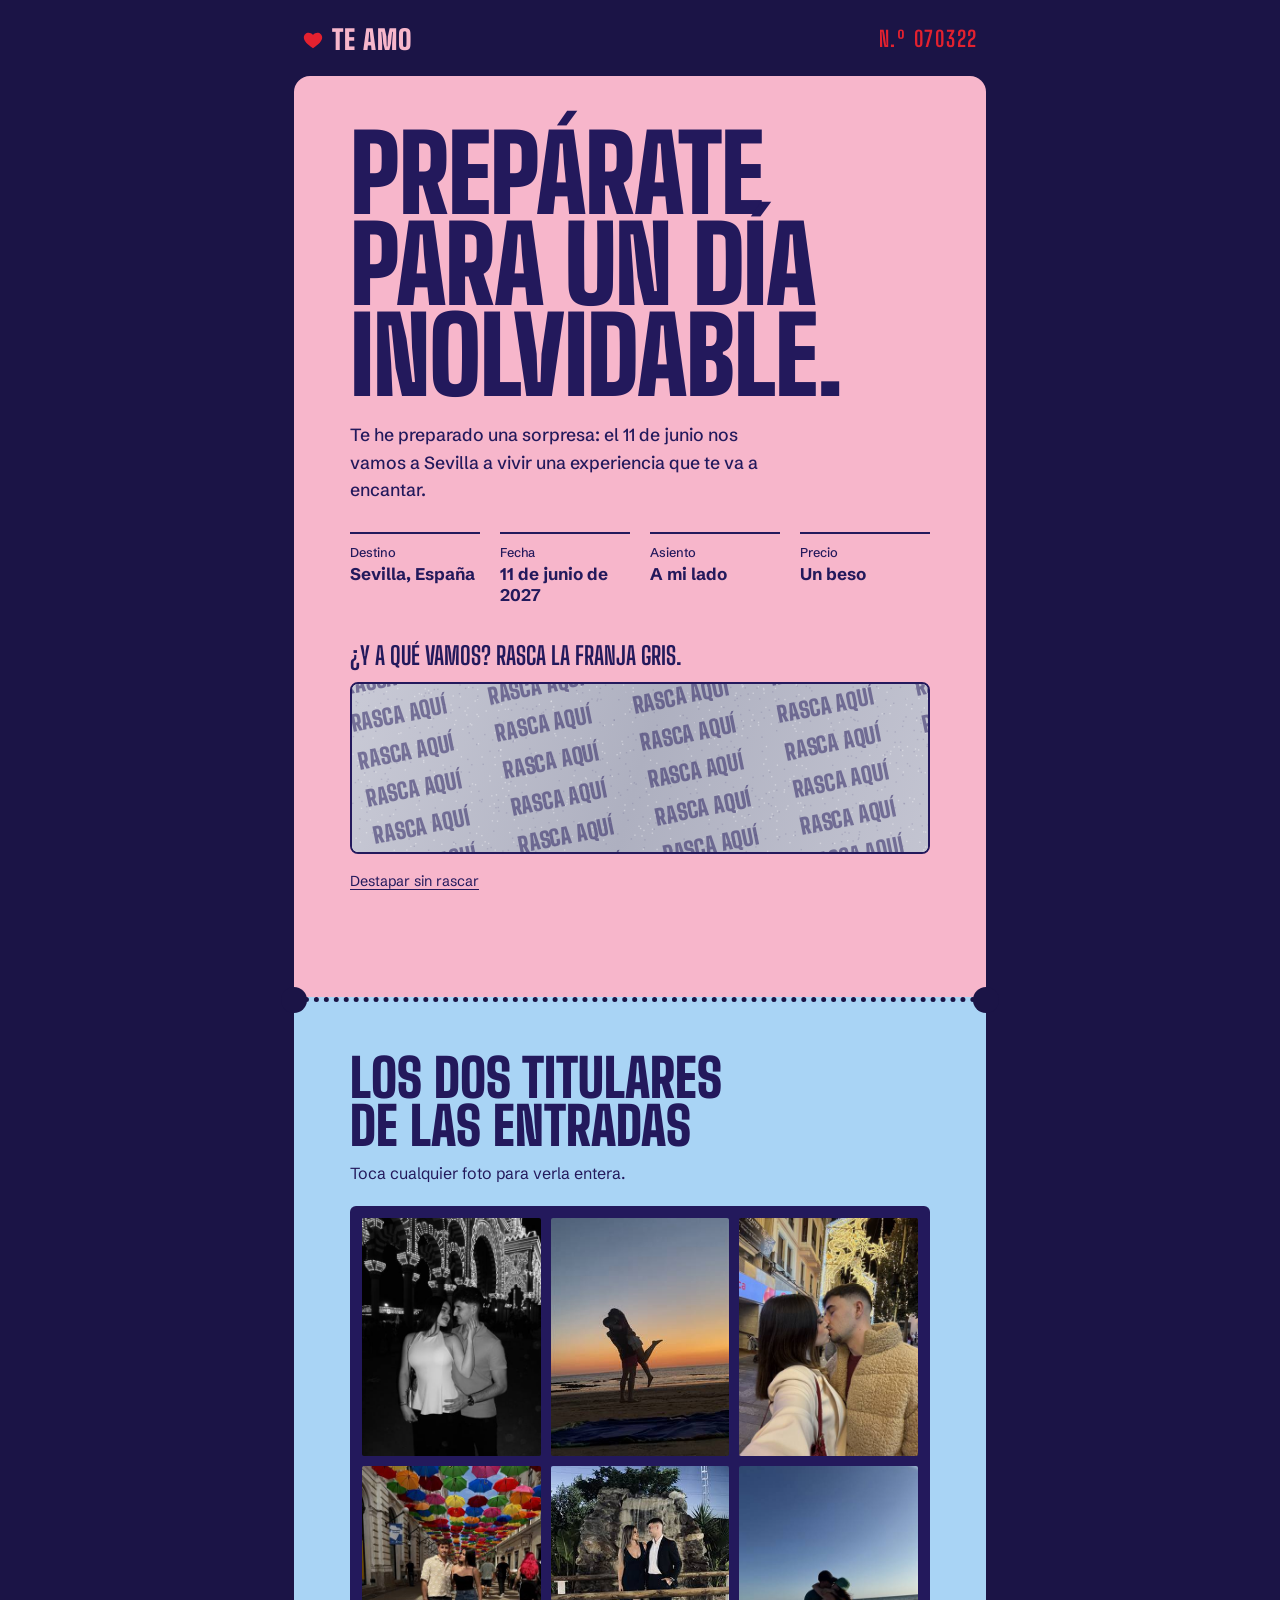
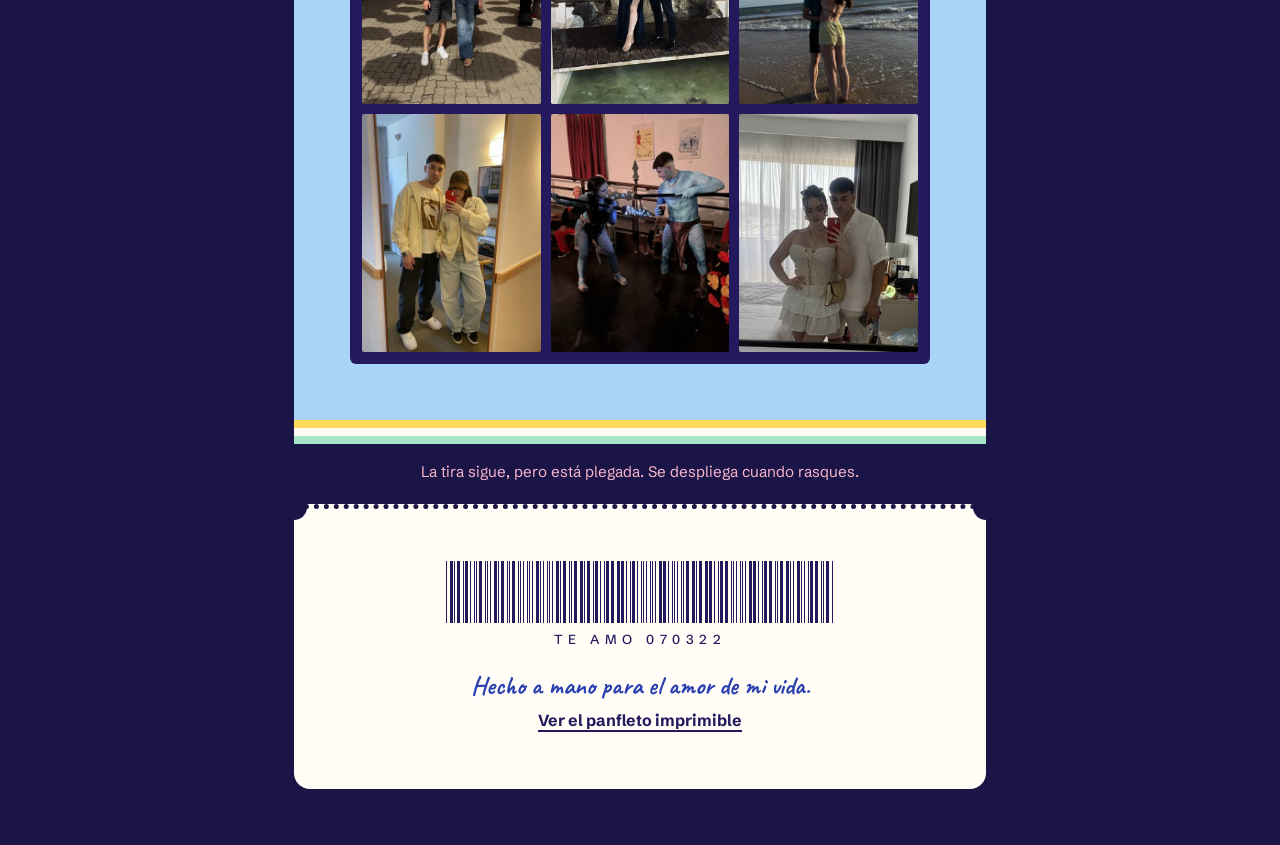
==== commit 45693f33: "Rediseño: la página es una tira de entradas con rasca - La sorpresa se descubre rascando; el resto d" ====
--- a/index.html
+++ b/index.html
@@ -1,39 +1,31 @@
 <!doctype html>
-<html lang="es" data-phase="antes">
+<html lang="es" data-phase="antes" data-abierto="false">
   <head>
     <meta charset="UTF-8" />
     <meta name="viewport" content="width=device-width, initial-scale=1.0, viewport-fit=cover" />
-    <meta name="theme-color" content="#120a16" />
-
-    <title>Un regalo para Mónica · Karol G en Sevilla</title>
-    <meta
-      name="description"
-      content="Dos entradas para ver a Karol G en Sevilla el 11 de junio de 2027. Y un sitio donde guardar esa noche para siempre."
-    />
-
-    <!-- Para que se vea bonito al compartir el enlace por WhatsApp -->
+    <meta name="theme-color" content="#1b1446" />
+
+    <!-- El título y la vista previa NO dicen qué es el regalo: eso se
+         descubre rascando. script.js completa el título después. -->
+    <title>Un regalo para Mónica</title>
+    <meta name="description" content="Tienes una entrada a tu nombre. Rasca para ver de qué." />
+
     <meta property="og:type" content="website" />
     <meta property="og:title" content="Un regalo para Mónica" />
-    <meta
-      property="og:description"
-      content="Karol G. Sevilla. 11 de junio de 2027. Dos entradas."
-    />
-    <!-- WhatsApp y compañía necesitan la dirección completa, no una ruta relativa -->
+    <meta property="og:description" content="Tienes una entrada a tu nombre. Rasca para ver de qué." />
     <meta property="og:url" content="https://adrighx.github.io/regalo2026/" />
     <meta
       property="og:image"
-      content="https://adrighx.github.io/regalo2026/assets/collage/photo-10.jpg"
+      content="https://adrighx.github.io/regalo2026/assets/collage/photo-01.jpg"
     />
     <meta property="og:locale" content="es_ES" />
-    <meta name="twitter:card" content="summary_large_image" />
 
     <link rel="icon" href="assets/favicon.svg" type="image/svg+xml" />
-    <link rel="apple-touch-icon" href="assets/collage/thumb/photo-10.jpg" />
 
     <link rel="preconnect" href="https://fonts.googleapis.com" />
     <link rel="preconnect" href="https://fonts.gstatic.com" crossorigin />
     <link
-      href="https://fonts.googleapis.com/css2?family=Fraunces:opsz,wght@9..144,400;9..144,600&family=Inter:wght@400;500;700;800&display=swap"
+      href="https://fonts.googleapis.com/css2?family=Big+Shoulders+Display:wght@700;900&family=Caveat:wght@500;700&family=Schibsted+Grotesk:wght@400;500;700&display=swap"
       rel="stylesheet"
     />
     <link rel="stylesheet" href="styles.css" />
@@ -42,201 +34,155 @@
   </head>
 
   <body>
-    <a class="skip-link" href="#regalo">Ir directamente al regalo</a>
-
-    <!-- ============================ PORTADA ============================ -->
-    <header class="hero" id="inicio">
-      <div class="aurora" aria-hidden="true">
-        <span></span><span></span><span></span>
-      </div>
-      <div class="grain" aria-hidden="true"></div>
-
-      <nav class="topbar" aria-label="Navegación">
-        <a class="brand" href="#inicio" aria-label="Te amo">
-          <span class="brand-heart" aria-hidden="true">
-            <svg viewBox="0 0 24 24" width="20" height="20">
-              <path fill="currentColor" d="M12 21C5.5 16.4 2 13 2 9.2 2 6.3 4.3 4 7.2 4c1.7 0 3.3.8 4.3 2.1L12 6.4l.5-.3C13.5 4.8 15.1 4 16.8 4 19.7 4 22 6.3 22 9.2 22 13 18.5 16.4 12 21Z"/>
-            </svg>
-          </span>
-          <span class="brand-text" aria-hidden="true">
-            <b>T</b><b>E</b><i></i><b>A</b><b>M</b><b>O</b>
-          </span>
-        </a>
-        <div class="topbar-links">
-          <a class="nav-link" href="#album">Álbum</a>
-          <a class="nav-link nav-link--print" href="flyer.html">Panfleto</a>
+    <a class="saltar" href="#inicio">Ir a la entrada</a>
+
+    <header class="taquilla">
+      <a class="marca" href="#inicio" aria-label="Te amo">
+        <svg class="marca-corazon" viewBox="0 0 24 24" width="22" height="22" aria-hidden="true">
+          <path fill="currentColor" d="M12 21C5.5 16.4 2 13 2 9.2 2 6.3 4.3 4 7.2 4c1.7 0 3.3.8 4.3 2.1L12 6.4l.5-.3C13.5 4.8 15.1 4 16.8 4 19.7 4 22 6.3 22 9.2 22 13 18.5 16.4 12 21Z"/>
+        </svg>
+        <span class="marca-texto" aria-hidden="true">Te amo</span>
+      </a>
+      <p class="serie" aria-label="Número de serie">N.º <span class="js-serie">070322</span></p>
+    </header>
+
+    <!-- ====================================================================
+         LA TIRA DE ENTRADAS
+         Cada <section class="cupon"> es un cupón de la tira. Los de dentro
+         de #tira-resto están plegados hasta que ella rasca el primero.
+         ==================================================================== -->
+    <main class="tira" id="tira">
+      <!-- ---------------- CUPÓN 1: la entrada, con el rasca ---------------- -->
+      <section class="cupon cupon--rosa" id="inicio" aria-labelledby="hero-title">
+        <h1 id="hero-title" data-field="heroTitle">Prepárate para un día inolvidable.</h1>
+
+        <p class="entradilla" data-field="message">
+          Te he preparado una sorpresa: el 11 de junio nos vamos a Sevilla a vivir una experiencia
+          que te va a encantar.
+        </p>
+
+        <dl class="datos">
+          <div>
+            <dt>Destino</dt>
+            <dd><span data-field="city">Sevilla</span>, <span data-field="country">España</span></dd>
+          </div>
+          <div>
+            <dt>Fecha</dt>
+            <dd data-field="dateLabel">11 de junio de 2027</dd>
+          </div>
+          <div>
+            <dt>Asiento</dt>
+            <dd>A mi lado</dd>
+          </div>
+          <div>
+            <dt>Precio</dt>
+            <dd>Un beso</dd>
+          </div>
+        </dl>
+
+        <div class="rasca" id="rasca">
+          <p class="rasca-pregunta" id="rasca-pregunta">¿Y a qué vamos? Rasca la franja gris.</p>
+
+          <div class="rasca-zona" id="rasca-zona">
+            <div class="premio" id="premio" aria-hidden="true">
+              <p class="premio-linea" data-field="revealLine">
+                ¡Tenemos entradas para ver a Karol G en Sevilla!
+              </p>
+              <p class="premio-detalle">
+                <span data-field="venue">Estadio La Cartuja</span>, a las
+                <span data-field="timeLabel">21:00 h</span>
+              </p>
+            </div>
+            <canvas class="rasca-capa" id="rasca-capa" aria-hidden="true"></canvas>
+          </div>
+
+          <button class="rasca-atajo" id="rasca-atajo" type="button">Destapar sin rascar</button>
         </div>
-      </nav>
-
-      <div class="hero-grid">
-        <div class="hero-copy">
-          <p class="eyebrow">
-            <span class="dot" aria-hidden="true"></span>
-            Una sorpresa con destino a <span data-field="city">Sevilla</span>
-          </p>
-
-          <h1 id="hero-title" data-field="heroTitle">Prepárate para un día inolvidable.</h1>
-
-          <p class="lead" data-field="message">
-            Te he preparado una sorpresa: el 11 de junio nos vamos a Sevilla a vivir una noche de música,
-            brillo y perreo bonito.
-          </p>
-
-          <div class="actions">
-            <button class="btn btn--primary" id="reveal-button" type="button">
-              <span>Descubrir el regalo</span>
-              <svg viewBox="0 0 24 24" aria-hidden="true" width="18" height="18">
-                <path d="M12 5v14m0 0-6-6m6 6 6-6" fill="none" stroke="currentColor"
-                      stroke-width="2.4" stroke-linecap="round" stroke-linejoin="round" />
-              </svg>
-            </button>
-            <a class="btn btn--ghost" data-field-href="playlistUrl" href="#musica">
-              Calentar motores
-            </a>
-          </div>
-        </div>
-
-        <figure class="poster" aria-label="Fotos nuestras">
-          <div class="poster-collage" id="hero-collage" aria-hidden="true"></div>
-          <figcaption>
-            <span>Gira en España</span>
-            <strong data-field="artist">Karol G</strong>
-          </figcaption>
-        </figure>
-      </div>
-
-      <div class="scroll-hint" aria-hidden="true">
-        <span></span>
-      </div>
-    </header>
-
-    <main>
-      <!-- ============================ EL REGALO ============================ -->
-      <section class="reveal-band" id="regalo" aria-labelledby="ticket-title">
-        <div class="wrap">
-          <div class="section-heading reveal">
-            <p class="eyebrow"><span class="dot" aria-hidden="true"></span> El regalo</p>
-            <h2 id="ticket-title">Dos entradas. Karol G. Muchísimas canciones. Un día inolvidable.</h2>
-          </div>
-
-          <div class="ticket-holder" id="ticket-holder" data-locked="true">
-            <article class="ticket reveal" aria-label="Entrada regalo">
-              <div class="ticket-main">
-                <p class="ticket-kicker">
-                  Sorpresa para <span data-field="partnerLabel">el amor de mi vida</span>
-                </p>
-                <h3 data-field="revealLine">¡Tenemos entradas para ver a Karol G en Sevilla!</h3>
-
-                <dl class="ticket-details">
-                  <div>
-                    <dt>Artista</dt>
-                    <dd data-field="artist">Karol G</dd>
-                  </div>
-                  <div>
-                    <dt>Ciudad</dt>
-                    <dd>
-                      <span data-field="city">Sevilla</span>,
-                      <span data-field="country">España</span>
-                    </dd>
-                  </div>
-                  <div>
-                    <dt>Fecha</dt>
-                    <dd data-field="dateLabel">11 de junio de 2027</dd>
-                  </div>
-                  <div>
-                    <dt>Recinto</dt>
-                    <dd data-field="venue">Estadio La Cartuja</dd>
-                  </div>
-                </dl>
-              </div>
-
-              <div class="ticket-stub" aria-hidden="true">
-                <strong data-field="tickets">2</strong>
-                <small>entradas</small>
-                <div class="stub-code"></div>
-              </div>
-            </article>
-
-            <!-- Tapa que oculta el regalo hasta que ella pulsa el botón -->
-            <div class="ticket-lock" id="ticket-lock">
-              <button type="button" class="lock-button" id="lock-button">
-                <span class="lock-emoji" aria-hidden="true">🎁</span>
-                <span class="lock-text">Toca para abrir</span>
-              </button>
-            </div>
-          </div>
-
-          <!-- --------------------- CUENTA ATRÁS --------------------- -->
-          <div class="countdown-block reveal">
-            <p class="eyebrow countdown-label" id="countdown-label">
-              <span class="dot" aria-hidden="true"></span>
-              <span id="countdown-label-text">Faltan para la gran noche</span>
+
+        <!-- Sellos de tinta: uno al destapar, otro cuando ya ha pasado la noche -->
+        <p class="sello sello--valida" aria-hidden="true">
+          <b data-field="tickets">2</b> entradas
+        </p>
+        <p class="sello sello--usada" aria-hidden="true">Usada y bien disfrutada</p>
+      </section>
+
+      <!-- ---------------- CUPÓN 2: nosotros ---------------- -->
+      <section class="cupon cupon--celeste perforado" id="nosotros" aria-labelledby="nosotros-titulo">
+        <h2 id="nosotros-titulo">Los dos titulares de las entradas</h2>
+        <p class="cupon-nota">Toca cualquier foto para verla entera.</p>
+        <div class="poster-collage" id="hero-collage"></div>
+      </section>
+
+      <p class="tira-aviso" id="tira-aviso">
+        La tira sigue, pero está plegada. Se despliega cuando rasques.
+      </p>
+
+      <div class="tira-resto" id="tira-resto" hidden>
+        <!-- ---------------- CUPÓN 3: cuenta atrás ---------------- -->
+        <section class="cupon cupon--amarillo perforado" id="cuenta" aria-labelledby="countdown-label-text">
+          <h2 id="countdown-label-text">Faltan para la gran noche</h2>
+
+          <div class="cuenta" id="countdown" role="timer" aria-live="off">
+            <p class="cuenta-dias"><strong id="days">--</strong> <span>días</span></p>
+            <p class="cuenta-resto">
+              <strong id="hours">--</strong> h
+              <strong id="minutes">--</strong> min
+              <strong id="seconds">--</strong> s
             </p>
-
-            <div class="countdown" id="countdown" role="timer" aria-live="off">
-              <div><strong id="days">--</strong><span>días</span></div>
-              <div><strong id="hours">--</strong><span>horas</span></div>
-              <div><strong id="minutes">--</strong><span>min</span></div>
-              <div><strong id="seconds">--</strong><span>seg</span></div>
-            </div>
-
-            <p class="countdown-note">
-              <span data-field="venue">Estadio La Cartuja</span> ·
-              <span data-field="dateLabel">11 de junio de 2027</span> ·
-              <span data-field="timeLabel">21:00 h</span>
-            </p>
-          </div>
-        </div>
-      </section>
-
-      <!-- ============================ LA CARTA ============================ -->
-      <section class="letter" id="musica" aria-labelledby="letter-title">
-        <div class="wrap letter-grid">
-          <div class="reveal">
-            <p class="eyebrow"><span class="dot" aria-hidden="true"></span> Antes de ir</p>
-            <h2 id="letter-title" data-field="letterTitle">Esto no es solo un concierto.</h2>
-          </div>
-
-          <div class="letter-body reveal">
+          </div>
+
+          <div class="condiciones">
+            <h3>Condiciones de uso</h3>
+            <ol>
+              <li>No se admiten devoluciones. Ni de la entrada ni del acompañante.</li>
+              <li>La titular se compromete a cantarlas todas, se sepa la letra o no.</li>
+              <li>El acompañante sujeta el móvil, la bebida y lo que haga falta.</li>
+              <li>Válida para dos personas. Siempre las mismas dos.</li>
+              <li>Prohibido quedarse sin batería antes de la canción buena.</li>
+              <li>Si la titular llora, el acompañante no hará comentarios. Grabará, pero no hará comentarios.</li>
+              <li>Esta entrada caduca el 11 de junio de 2027. El acompañante, no.</li>
+            </ol>
+          </div>
+        </section>
+
+        <!-- ---------------- CUPÓN 4: el reverso, escrito a mano ---------------- -->
+        <section class="cupon cupon--reverso perforado" id="musica" aria-labelledby="letter-title">
+          <h2 id="letter-title" data-field="letterTitle">Esto no es solo un concierto.</h2>
+
+          <div class="carta">
             <p data-field="letterBody">
               Es una excusa preciosa para hacer maleta, perdernos por Sevilla, llegar al Estadio La
               Cartuja, brindar por nosotros y guardar una noche de esas que se cuentan muchas veces
               después.
             </p>
-            <p class="letter-sign" data-field="footerLine">
+            <p class="carta-firma" data-field="footerLine">
               Un regalo para empezar a cantar antes de llegar.
             </p>
-
-            <div class="player" id="player">
-              <!-- El iframe de Spotify lo monta script.js con el id de config.js -->
-            </div>
-          </div>
-        </div>
-      </section>
-
-      <!-- ============================ EL ÁLBUM ============================ -->
-      <section class="album" id="album" aria-labelledby="album-title">
-        <div class="wrap">
-          <div class="section-heading reveal">
-            <p class="eyebrow"><span class="dot" aria-hidden="true"></span> El álbum de la noche</p>
-            <h2 id="album-title">Aquí guardaremos los recuerdos de esa noche.</h2>
-            <p class="section-sub" id="album-sub">
-              Todavía está en blanco. El 11 de junio de 2027 empezamos a llenarlo.
-            </p>
-          </div>
-
+          </div>
+
+          <h3 class="ensayo-titulo">Para ir ensayando</h3>
+          <div class="player" id="player"></div>
+          <a class="enlace" data-field-href="playlistUrl" href="#musica">Abrir la lista en Spotify</a>
+        </section>
+
+        <!-- ---------------- CUPÓN 5: el álbum ---------------- -->
+        <section class="cupon cupon--menta perforado" id="album" aria-labelledby="album-title">
+          <h2 id="album-title">Aquí guardaremos los recuerdos de esa noche.</h2>
+          <p class="cupon-nota" id="album-sub">
+            Cuando pase la noche, todas las fotos vivirán aquí.
+          </p>
           <div class="album-gallery" id="album-gallery"></div>
-        </div>
-      </section>
-
-      <footer class="site-footer">
-        <div class="wrap footer-grid">
-          <p>
-            Hecho a mano para <strong data-field="partnerLabel">el amor de mi vida</strong> ·
-            <span data-field="dateLabel">11 de junio de 2027</span>
-          </p>
-          <a class="nav-link" href="flyer.html">Ver el panfleto imprimible</a>
-        </div>
+        </section>
+      </div>
+
+      <!-- ---------------- LA MATRIZ: el trozo que se queda la taquilla ---------------- -->
+      <footer class="cupon cupon--matriz perforado">
+        <div class="barras" id="barras" aria-hidden="true"></div>
+        <p class="barras-texto" aria-hidden="true">TE AMO <span class="js-serie">070322</span></p>
+        <p class="matriz-texto">
+          Hecho a mano para <span data-field="partnerLabel">el amor de mi vida</span>.
+        </p>
+        <a class="enlace" href="flyer.html">Ver el panfleto imprimible</a>
       </footer>
     </main>
 
--- a/styles.css
+++ b/styles.css
@@ -1,37 +1,29 @@
 /* ============================================================
-   REGALO PARA MÓNICA · Karol G en Sevilla
-   Hoja de estilos única. Ordenada por secciones para que sea
-   fácil encontrar y tocar cosas.
+   REGALO PARA MÓNICA
+   Toda la página es una tira de entradas de papel de colores,
+   impresa a una sola tinta y con el número de serie en rojo.
    ============================================================ */
 
 /* ------------------------------------------------------------
-   1. VARIABLES DE COLOR Y TIPOGRAFÍA
+   1. COLORES Y LETRAS
    ------------------------------------------------------------ */
 :root {
-  --night: #120a16;
-  --night-2: #1b0f22;
-  --paper: #fff7f2;
-  --ink: #1a1019;
-  --muted: #6b5871;
-  --muted-light: rgba(255, 247, 242, 0.72);
-
-  --pink: #ff2d87;
-  --coral: #ff7a5c;
-  --violet: #7b3dff;
-  --aqua: #12d8c4;
-  --lime: #dcff6b;
-  --gold: #ffc960;
-
-  --display: "Fraunces", Georgia, "Times New Roman", serif;
-  --body: Inter, system-ui, -apple-system, "Segoe UI", sans-serif;
-
-  --radius: 20px;
-  --radius-sm: 12px;
-  --shadow-soft: 0 24px 70px rgba(26, 16, 25, 0.16);
-  --shadow-hard: 0 30px 90px rgba(0, 0, 0, 0.45);
-
-  --wrap: 1120px;
-  --ease: cubic-bezier(0.22, 1, 0.36, 1);
+  --mesa: #1b1446; /* el fondo: la mesa sobre la que está la tira */
+  --tinta: #23195c; /* la única tinta con la que se imprime */
+  --rojo: #e3212f; /* tinta del numerador y de los sellos */
+  --boli: #2a3fb0; /* lo escrito a mano */
+
+  --rosa: #f7b6cb;
+  --celeste: #a9d4f5;
+  --amarillo: #ffd95a;
+  --menta: #a9e5c9;
+  --papel: #fffdf6;
+
+  --cartel: "Big Shoulders Display", "Arial Narrow", Impact, sans-serif;
+  --texto: "Schibsted Grotesk", system-ui, -apple-system, "Segoe UI", sans-serif;
+  --mano: "Caveat", "Segoe Print", cursive;
+
+  --ancho-tira: 640px;
 }
 
 /* ------------------------------------------------------------
@@ -52,11 +44,11 @@
   margin: 0;
   min-height: 100svh;
   overflow-x: hidden;
-  color: var(--ink);
-  font-family: var(--body);
-  font-size: 16px;
-  line-height: 1.6;
-  background: var(--paper);
+  background: var(--mesa);
+  color: var(--tinta);
+  font-family: var(--texto);
+  font-size: 1rem;
+  line-height: 1.55;
 }
 
 img {
@@ -66,931 +58,665 @@
 
 h1,
 h2,
-h3 {
+h3,
+p,
+dl,
+dd,
+ol {
   margin: 0;
-  font-family: var(--display);
-  font-weight: 600;
-  font-variation-settings: "opsz" 120, "SOFT" 20;
-  letter-spacing: -0.02em;
-  line-height: 0.98;
+}
+
+h1,
+h2 {
+  font-family: var(--cartel);
+  font-weight: 900;
+  text-transform: uppercase;
   text-wrap: balance;
 }
 
-p {
-  margin: 0;
+h1 {
+  font-size: clamp(3.1rem, 15.5vw, 6.2rem);
+  line-height: 0.86;
+  letter-spacing: -0.01em;
+}
+
+h2 {
+  font-size: clamp(2.1rem, 9.5vw, 3.3rem);
+  line-height: 0.92;
 }
 
 a {
   color: inherit;
 }
 
-button,
-a {
-  -webkit-tap-highlight-color: transparent;
+button {
+  font: inherit;
+  color: inherit;
 }
 
 :focus-visible {
-  outline: 3px solid var(--aqua);
+  outline: 3px solid var(--rojo);
   outline-offset: 3px;
-  border-radius: 6px;
-}
-
-.wrap {
-  width: 100%;
-  max-width: var(--wrap);
-  margin-inline: auto;
-  padding-inline: clamp(20px, 5vw, 48px);
-}
-
-.skip-link {
+}
+
+[hidden] {
+  display: none !important;
+}
+
+.saltar {
   position: absolute;
   top: -100px;
-  left: 16px;
-  z-index: 999;
-  padding: 12px 18px;
-  border-radius: 999px;
-  background: var(--lime);
-  color: var(--ink);
-  font-weight: 800;
-  text-decoration: none;
-  transition: top 0.2s;
-}
-
-.skip-link:focus {
-  top: 16px;
-}
-
-/* ------------------------------------------------------------
-   3. PIEZAS REUTILIZABLES
-   ------------------------------------------------------------ */
-/* Ojo: en bloque y con el punto inline. Con inline-flex el texto se
-   parte en trozos sueltos y al hacer dos líneas queda descolocado. */
-.eyebrow {
-  display: block;
-  margin: 0 0 18px;
-  color: var(--pink);
-  font-size: 0.76rem;
-  font-weight: 800;
-  letter-spacing: 0.16em;
-  line-height: 1.5;
-  text-transform: uppercase;
-}
-
-.eyebrow .dot {
+  left: 12px;
+  z-index: 50;
+  padding: 10px 16px;
+  background: var(--amarillo);
+  color: var(--tinta);
+  font-weight: 700;
+}
+
+.saltar:focus {
+  top: 12px;
+}
+
+.enlace {
   display: inline-block;
-  width: 7px;
-  height: 7px;
-  margin-right: 12px;
-  border-radius: 50%;
-  background: currentColor;
-  box-shadow: 0 0 0 4px rgba(255, 45, 135, 0.18);
-  vertical-align: middle;
-}
-
-.btn {
-  display: inline-flex;
-  align-items: center;
-  justify-content: center;
-  gap: 10px;
-  min-height: 54px;
-  padding: 0 26px;
-  border: 0;
-  border-radius: 999px;
-  font: inherit;
-  font-weight: 800;
-  text-decoration: none;
-  cursor: pointer;
-  transition: transform 0.25s var(--ease), box-shadow 0.25s var(--ease);
-}
-
-.btn--primary {
-  color: #fff;
-  background: linear-gradient(120deg, var(--pink), var(--coral) 55%, var(--gold));
-  box-shadow: 0 14px 40px rgba(255, 45, 135, 0.4);
-}
-
-.btn--ghost {
-  border: 1px solid rgba(255, 247, 242, 0.28);
-  background: rgba(255, 247, 242, 0.07);
-  color: var(--paper);
-  backdrop-filter: blur(10px);
-}
-
-.btn:hover {
-  transform: translateY(-2px);
-}
-
-.btn--primary:hover {
-  box-shadow: 0 20px 52px rgba(255, 45, 135, 0.52);
-}
-
-.btn:active {
-  transform: translateY(0);
-}
-
-/* Animación de entrada al hacer scroll (la activa script.js) */
-.reveal {
-  opacity: 0;
-  transform: translateY(26px);
-  transition: opacity 0.7s var(--ease), transform 0.7s var(--ease);
-}
-
-.reveal.is-visible {
-  opacity: 1;
-  transform: none;
-}
-
-.section-heading h2 {
-  max-width: 18ch;
-  font-size: clamp(2.3rem, 6vw, 4.6rem);
-}
-
-.section-sub {
-  max-width: 46ch;
-  margin-top: 20px;
-  color: var(--muted);
-  font-size: 1.05rem;
-}
-
-/* ------------------------------------------------------------
-   4. PORTADA
-   ------------------------------------------------------------ */
-.hero {
-  position: relative;
-  display: flex;
-  flex-direction: column;
-  min-height: 100svh;
-  padding: 22px 0 90px;
-  overflow: hidden;
-  background: radial-gradient(120% 90% at 50% 0%, var(--night-2), var(--night) 70%);
-  color: var(--paper);
-  isolation: isolate;
-}
-
-/* Manchas de color que se mueven despacio de fondo */
-.aurora {
-  position: absolute;
-  inset: -20%;
-  z-index: -2;
-  filter: blur(90px);
-  opacity: 0.55;
-  pointer-events: none;
-}
-
-.aurora span {
-  position: absolute;
-  width: 46vmax;
-  height: 46vmax;
-  border-radius: 50%;
-  animation: drift 26s ease-in-out infinite alternate;
-}
-
-.aurora span:nth-child(1) {
-  top: -6%;
-  left: -8%;
-  background: var(--pink);
-}
-
-.aurora span:nth-child(2) {
-  top: 8%;
-  right: -12%;
-  background: var(--violet);
-  animation-delay: -9s;
-}
-
-.aurora span:nth-child(3) {
-  bottom: -22%;
-  left: 26%;
-  background: var(--aqua);
-  animation-delay: -17s;
-  opacity: 0.65;
-}
-
-@keyframes drift {
-  from {
-    transform: translate3d(0, 0, 0) scale(1);
-  }
-  to {
-    transform: translate3d(6vw, 5vh, 0) scale(1.18);
-  }
-}
-
-/* Grano de película, le da textura de cartel impreso */
-.grain {
-  position: absolute;
-  inset: 0;
-  z-index: -1;
-  opacity: 0.16;
-  pointer-events: none;
-  background-image: url("data:image/svg+xml,%3Csvg xmlns='http://www.w3.org/2000/svg' width='140' height='140'%3E%3Cfilter id='n'%3E%3CfeTurbulence type='fractalNoise' baseFrequency='0.85' numOctaves='3'/%3E%3C/filter%3E%3Crect width='140' height='140' filter='url(%23n)' opacity='0.5'/%3E%3C/svg%3E");
-}
-
-.topbar {
-  position: relative;
-  z-index: 3;
+  font-weight: 700;
+  text-decoration-thickness: 2px;
+  text-underline-offset: 4px;
+}
+
+/* ------------------------------------------------------------
+   3. LA TAQUILLA (cabecera)
+   ------------------------------------------------------------ */
+.taquilla {
   display: flex;
   align-items: center;
   justify-content: space-between;
   gap: 16px;
-  width: 100%;
-  max-width: var(--wrap);
-  margin-inline: auto;
-  padding-inline: clamp(20px, 5vw, 48px);
-}
-
-.brand,
-.nav-link {
+  max-width: var(--ancho-tira);
+  margin: 0 auto;
+  padding: 18px 22px 14px;
+}
+
+.marca {
   display: inline-flex;
   align-items: center;
-  gap: 10px;
+  gap: 8px;
   min-height: 44px;
-  font-weight: 800;
+  color: var(--rosa);
   text-decoration: none;
 }
 
-/* --- "TE AMO" de la esquina: corazón que late + letras que flotan --- */
-.brand-heart {
-  display: grid;
-  place-items: center;
-  width: 34px;
-  height: 34px;
-  border-radius: 50%;
-  color: var(--pink);
-  background: rgba(255, 45, 135, 0.14);
-  box-shadow: 0 0 0 1px rgba(255, 45, 135, 0.35);
+.marca-corazon {
+  color: var(--rojo);
   animation: latido 1.6s ease-in-out infinite;
 }
 
+/* Dos pulsos seguidos y pausa, como un latido de verdad */
 @keyframes latido {
   0%,
+  56%,
   100% {
     transform: scale(1);
   }
   14% {
-    transform: scale(1.18);
+    transform: scale(1.22);
   }
   28% {
     transform: scale(1);
   }
   42% {
-    transform: scale(1.12);
-  }
-  56% {
-    transform: scale(1);
-  }
-}
-
-.brand-text {
-  display: inline-flex;
-  font-family: var(--display);
-  font-size: 1.32rem;
-  font-weight: 600;
-  letter-spacing: 0.06em;
-}
-
-.brand-text b {
-  display: inline-block;
-  font-weight: inherit;
-  background: linear-gradient(120deg, var(--pink), var(--coral) 45%, var(--gold));
-  -webkit-background-clip: text;
-  background-clip: text;
-  color: transparent;
-  animation: flotar 3.2s ease-in-out infinite;
-}
-
-/* El hueco entre TE y AMO */
-.brand-text i {
-  width: 0.36em;
-}
-
-.brand-text b:nth-child(1) {
-  animation-delay: 0s;
-}
-.brand-text b:nth-child(2) {
-  animation-delay: 0.12s;
-}
-.brand-text b:nth-child(4) {
-  animation-delay: 0.24s;
-}
-.brand-text b:nth-child(5) {
-  animation-delay: 0.36s;
-}
-.brand-text b:nth-child(6) {
-  animation-delay: 0.48s;
-}
-
-@keyframes flotar {
-  0%,
-  100% {
-    transform: translateY(0) rotate(0deg);
-  }
-  50% {
-    transform: translateY(-4px) rotate(-3deg);
-  }
-}
-
-.brand:hover .brand-text b {
-  animation-duration: 1.1s;
-}
-
-.topbar-links {
-  display: flex;
-  gap: 10px;
-}
-
-.nav-link {
-  padding-inline: 18px;
-  border: 1px solid rgba(255, 247, 242, 0.24);
-  border-radius: 999px;
-  background: rgba(255, 247, 242, 0.06);
-  font-size: 0.92rem;
-  transition: background 0.25s, border-color 0.25s;
-}
-
-.nav-link:hover {
-  background: rgba(255, 247, 242, 0.16);
-  border-color: rgba(255, 247, 242, 0.5);
-}
-
-.hero-grid {
+    transform: scale(1.14);
+  }
+}
+
+.marca-texto {
+  font-family: var(--cartel);
+  font-size: 1.7rem;
+  font-weight: 900;
+  letter-spacing: 0.04em;
+  line-height: 1;
+  text-transform: uppercase;
+}
+
+.serie {
+  color: var(--rojo);
+  font-family: var(--cartel);
+  font-size: 1.35rem;
+  font-weight: 700;
+  letter-spacing: 0.08em;
+}
+
+/* ------------------------------------------------------------
+   4. LA TIRA Y SUS CUPONES
+   ------------------------------------------------------------ */
+.tira {
+  max-width: var(--ancho-tira);
+  margin: 0 auto;
+  padding: 0 14px 56px;
+}
+
+.cupon {
   position: relative;
-  z-index: 2;
+  padding: 34px 24px 38px;
+  background: var(--papel);
+}
+
+.cupon--rosa {
+  background: var(--rosa);
+  border-radius: 16px 16px 0 0;
+}
+
+.cupon--celeste {
+  background: var(--celeste);
+}
+
+.cupon--amarillo {
+  background: var(--amarillo);
+}
+
+.cupon--menta {
+  background: var(--menta);
+}
+
+.cupon--matriz {
+  border-radius: 0 0 16px 16px;
+  text-align: center;
+}
+
+/* El troquel entre cupón y cupón: una fila de agujeros y dos muescas */
+.perforado {
+  border-top: 5px dotted var(--mesa);
+}
+
+.perforado::before,
+.perforado::after {
+  content: "";
+  position: absolute;
+  top: -15px;
+  width: 26px;
+  height: 26px;
+  border-radius: 50%;
+  background: var(--mesa);
+}
+
+.perforado::before {
+  left: -13px;
+}
+
+.perforado::after {
+  right: -13px;
+}
+
+.cupon-nota {
+  margin-top: 10px;
+  max-width: 44ch;
+}
+
+/* ------------------------------------------------------------
+   5. CUPÓN 1: LA ENTRADA
+   ------------------------------------------------------------ */
+.entradilla {
+  margin-top: 22px;
+  max-width: 40ch;
+  font-size: 1.1rem;
+  font-weight: 500;
+}
+
+.datos {
   display: grid;
-  grid-template-columns: minmax(0, 1.05fr) minmax(300px, 460px);
-  align-items: center;
-  gap: clamp(36px, 6vw, 80px);
+  grid-template-columns: 1fr 1fr;
+  column-gap: 20px;
+  margin-top: 28px;
+}
+
+.datos div {
+  padding: 9px 0 11px;
+  border-top: 2px solid var(--tinta);
+}
+
+.datos dt {
+  font-size: 0.8rem;
+  font-weight: 500;
+}
+
+.datos dd {
+  font-size: 1.06rem;
+  font-weight: 700;
+  line-height: 1.25;
+}
+
+/* --- El rasca --- */
+.rasca {
+  margin-top: 26px;
+}
+
+.rasca-pregunta {
+  font-family: var(--cartel);
+  font-size: 1.55rem;
+  font-weight: 700;
+  line-height: 1.1;
+  text-transform: uppercase;
+}
+
+.rasca-zona {
+  position: relative;
+  margin-top: 12px;
+  overflow: hidden;
+  border: 2px solid var(--tinta);
+  border-radius: 8px;
+  background: var(--papel);
+}
+
+.premio {
+  display: grid;
+  gap: 8px;
+  align-content: center;
+  min-height: 168px;
+  padding: 20px 18px;
+}
+
+.premio-linea {
+  font-family: var(--cartel);
+  font-size: clamp(2rem, 9.4vw, 3.1rem);
+  font-weight: 900;
+  line-height: 0.95;
+  text-transform: uppercase;
+  text-wrap: balance;
+}
+
+.premio-detalle {
+  font-weight: 700;
+}
+
+.rasca-capa {
+  position: absolute;
+  inset: 0;
   width: 100%;
-  max-width: var(--wrap);
-  margin: auto;
-  padding: clamp(40px, 7vh, 80px) clamp(20px, 5vw, 48px) 0;
-}
-
-.hero-copy {
-  min-width: 0;
-}
-
-.hero h1 {
-  font-size: clamp(2.9rem, 8vw, 6.6rem);
-  background: linear-gradient(100deg, #fff7f2 25%, #ffc9e2 60%, #b9f5ec);
-  -webkit-background-clip: text;
-  background-clip: text;
-  color: transparent;
-}
-
-.lead {
-  max-width: 46ch;
-  margin-top: 26px;
-  color: var(--muted-light);
-  font-size: clamp(1.02rem, 1.6vw, 1.22rem);
-  line-height: 1.72;
-}
-
-.actions {
-  display: flex;
-  flex-wrap: wrap;
-  gap: 14px;
-  margin-top: 34px;
-}
-
-/* --- El collage de fotos de la portada --- */
-.poster {
+  height: 100%;
+  cursor: grab;
+  /* Para que el dedo rasque en vez de mover la página */
+  touch-action: none;
+  transition: opacity 0.5s ease;
+}
+
+.rasca-capa:active {
+  cursor: grabbing;
+}
+
+.rasca-atajo {
+  margin-top: 10px;
+  padding: 6px 0;
+  border: 0;
+  background: none;
+  font-size: 0.9rem;
+  text-decoration: underline;
+  text-underline-offset: 3px;
+  cursor: pointer;
+}
+
+[data-abierto="true"] .rasca-capa {
+  opacity: 0;
+  pointer-events: none;
+}
+
+[data-abierto="true"] .rasca-atajo {
+  display: none;
+}
+
+/* --- Sellos de tinta --- */
+.sello {
+  width: fit-content;
+  padding: 4px 14px 5px;
+  border: 3px solid var(--rojo);
+  border-radius: 6px;
+  color: var(--rojo);
+  font-family: var(--cartel);
+  font-weight: 900;
+  line-height: 1;
+  text-transform: uppercase;
+  mix-blend-mode: multiply;
+}
+
+.sello--valida {
+  margin: -14px 6px 0 auto;
   position: relative;
-  margin: 0;
-}
-
+  font-size: 1.7rem;
+  transform: rotate(-7deg);
+  opacity: 0;
+}
+
+.sello--valida b {
+  font-size: 2.6rem;
+}
+
+[data-abierto="true"] .sello--valida {
+  opacity: 0.92;
+}
+
+/* El golpe de sello: solo la primera vez que se destapa */
+.recien-abierto .sello--valida {
+  animation: sellar 0.45s 0.55s cubic-bezier(0.2, 1.4, 0.4, 1) both;
+}
+
+@keyframes sellar {
+  from {
+    opacity: 0;
+    transform: rotate(-18deg) scale(2.6);
+  }
+  to {
+    opacity: 0.92;
+    transform: rotate(-7deg) scale(1);
+  }
+}
+
+/* Solo aparece cuando la noche ya ha pasado */
+.sello--usada {
+  display: none;
+  position: absolute;
+  top: 18px;
+  right: 10px;
+  max-width: 11ch;
+  padding: 6px 12px 8px;
+  border-width: 3px;
+  font-size: 1.35rem;
+  text-align: center;
+  transform: rotate(11deg);
+  opacity: 0.88;
+}
+
+[data-phase="despues"] .sello--usada {
+  display: block;
+}
+
+/* ------------------------------------------------------------
+   6. CUPÓN 2: LAS FOTOS (tira de fotomatón)
+   ------------------------------------------------------------ */
 .poster-collage {
   display: grid;
   grid-template-columns: repeat(3, 1fr);
-  gap: 10px;
-  padding: 14px;
-  border-radius: var(--radius);
-  background: rgba(255, 247, 242, 0.06);
-  border: 1px solid rgba(255, 247, 242, 0.16);
-  box-shadow: var(--shadow-hard);
-  backdrop-filter: blur(6px);
-  transform: rotate(-1.5deg);
+  gap: 7px;
+  margin-top: 20px;
+  padding: 9px;
+  border-radius: 6px;
+  background: var(--tinta);
 }
 
 /* La celda recorta; la imagen de dentro se puede acercar libremente */
 .poster-cell {
+  display: block;
   position: relative;
   aspect-ratio: 3 / 4;
+  padding: 0;
   overflow: hidden;
-  border-radius: 10px;
-  background: rgba(255, 247, 242, 0.08);
-  cursor: pointer;
-  transition: transform 0.5s var(--ease);
-}
-
-/* Que no salgan las 9 planas: cada una con su ángulo */
-.poster-cell:nth-child(3n + 1) {
-  transform: rotate(-1.6deg);
-}
-.poster-cell:nth-child(3n + 2) {
-  transform: rotate(1.4deg);
-}
-.poster-cell:nth-child(3n) {
-  transform: rotate(-0.6deg);
-}
-
-.poster-cell:hover {
-  transform: scale(1.06) rotate(0deg);
-  z-index: 2;
+  border: 0;
+  border-radius: 2px;
+  background: #3a2f7a;
+  cursor: zoom-in;
 }
 
 .poster-collage img {
   width: 100%;
   height: 100%;
   object-fit: cover;
-  transition: filter 0.5s var(--ease);
-}
-
-.poster-collage:hover img {
-  filter: saturate(1.12);
-}
-
-/* --- Encuadre fino de fotos concretas de la portada ---------------
-   scale() acerca y translate() recoloca. El translate va en % del
-   ancho/alto de la propia foto, así que no depende del tamaño de
-   pantalla. Si cambias el orden en config.js, revisa estos números. */
-
-/* 2ª foto: estabais pequeños en el plano general */
-.poster-cell:nth-child(2) img {
+}
+
+/* --- Encuadre fino de fotos concretas ------------------------------
+   scale() acerca y translate() recoloca (en % del tamaño de la foto).
+   Van por POSICIÓN: si cambias el orden en config.js, revísalos. */
+
+/* 5ª foto (la de gala): estabais pequeños en el plano general */
+.poster-cell:nth-child(5) img {
   transform: scale(1.32) translateY(-7%);
 }
 
-/* 9ª foto: el espejo dejaba mucha pared vacía debajo. El encuadre
-   termina justo en el marco del espejo. */
+/* 9ª foto: el espejo dejaba mucha pared vacía debajo */
 .poster-cell:nth-child(9) img {
   transform: scale(1.5) translate(5%, 13.7%);
 }
 
-.poster figcaption {
-  position: absolute;
-  right: -10px;
-  bottom: -22px;
-  display: grid;
-  gap: 1px;
-  padding: 13px 20px;
-  border-radius: 14px;
-  background: linear-gradient(135deg, var(--lime), var(--aqua));
-  color: var(--ink);
-  box-shadow: 0 16px 36px rgba(0, 0, 0, 0.4);
-  transform: rotate(2deg);
-}
-
-.poster figcaption span {
-  font-size: 0.68rem;
-  font-weight: 800;
-  letter-spacing: 0.12em;
+/* ------------------------------------------------------------
+   7. EL AVISO DE "TIRA PLEGADA" Y EL DESPLIEGUE
+   ------------------------------------------------------------ */
+/* Tres cantos de colores asomando: los cupones que faltan, doblados */
+.tira-aviso {
+  padding: 34px 24px 20px;
+  background: linear-gradient(
+    var(--amarillo) 0 8px,
+    var(--papel) 8px 16px,
+    var(--menta) 16px 24px,
+    transparent 24px
+  );
+  color: var(--rosa);
+  font-size: 0.95rem;
+  text-align: center;
+}
+
+[data-abierto="true"] .tira-aviso {
+  display: none;
+}
+
+.tira-resto {
+  perspective: 1400px;
+}
+
+.recien-abierto .tira-resto .cupon {
+  transform-origin: top center;
+  animation: desplegar 0.7s cubic-bezier(0.3, 1.25, 0.5, 1) both;
+}
+
+.recien-abierto .tira-resto .cupon:nth-child(1) {
+  animation-delay: 0.9s;
+}
+
+.recien-abierto .tira-resto .cupon:nth-child(2) {
+  animation-delay: 1.2s;
+}
+
+.recien-abierto .tira-resto .cupon:nth-child(3) {
+  animation-delay: 1.5s;
+}
+
+@keyframes desplegar {
+  from {
+    opacity: 0;
+    transform: rotateX(-88deg);
+  }
+  to {
+    opacity: 1;
+    transform: rotateX(0);
+  }
+}
+
+/* ------------------------------------------------------------
+   8. CUPÓN 3: CUENTA ATRÁS Y CONDICIONES
+   ------------------------------------------------------------ */
+.cuenta {
+  margin-top: 6px;
+}
+
+.cuenta-dias {
+  display: flex;
+  align-items: baseline;
+  gap: 12px;
+  font-family: var(--cartel);
   text-transform: uppercase;
 }
 
-.poster figcaption strong {
-  font-family: var(--display);
-  font-size: 1.35rem;
-  font-weight: 600;
-}
-
-.scroll-hint {
-  position: relative;
-  z-index: 2;
-  display: grid;
-  place-items: center;
-  margin-top: 46px;
-}
-
-.scroll-hint span {
-  display: block;
-  width: 24px;
-  height: 40px;
-  border: 2px solid rgba(255, 247, 242, 0.35);
-  border-radius: 999px;
-}
-
-.scroll-hint span::after {
-  content: "";
-  display: block;
-  width: 4px;
-  height: 8px;
-  margin: 7px auto;
-  border-radius: 2px;
-  background: var(--paper);
-  animation: wheel 1.8s ease-in-out infinite;
-}
-
-@keyframes wheel {
-  0%,
-  100% {
-    transform: translateY(0);
-    opacity: 1;
-  }
-  60% {
-    transform: translateY(14px);
-    opacity: 0;
-  }
-}
-
-/* ------------------------------------------------------------
-   5. EL REGALO (banda oscura + entrada)
-   ------------------------------------------------------------ */
-.reveal-band {
-  position: relative;
-  padding: clamp(70px, 11vw, 120px) 0;
-  background: linear-gradient(180deg, var(--night) 0%, #1d0f24 55%, var(--night) 100%);
-  color: var(--paper);
-}
-
-.reveal-band .section-heading h2 {
-  background: linear-gradient(100deg, #fff7f2, #ffd0e6 70%);
-  -webkit-background-clip: text;
-  background-clip: text;
-  color: transparent;
-}
-
-.ticket-holder {
-  position: relative;
-  margin-top: 44px;
-}
-
-.ticket {
-  position: relative;
-  display: grid;
-  grid-template-columns: minmax(0, 1fr) 200px;
-  overflow: hidden;
-  border-radius: var(--radius);
-  background: linear-gradient(140deg, #fff7f2 0%, #ffe9f3 52%, #e4fffa 100%);
-  color: var(--ink);
-  box-shadow: 0 30px 90px rgba(255, 45, 135, 0.22), 0 0 0 1px rgba(255, 255, 255, 0.5) inset;
-}
-
-/* Muescas del billete, como una entrada de verdad */
-.ticket::before,
-.ticket::after {
-  content: "";
-  position: absolute;
-  right: 200px;
-  width: 26px;
-  height: 26px;
-  border-radius: 50%;
-  background: #1d0f24;
-  transform: translateX(50%);
-}
-
-.ticket::before {
-  top: -13px;
-}
-
-.ticket::after {
-  bottom: -13px;
-}
-
-.ticket-main {
-  padding: clamp(28px, 4.5vw, 54px);
-}
-
-.ticket-kicker {
-  margin-bottom: 16px;
-  color: #b31069;
-  font-size: 0.74rem;
-  font-weight: 800;
-  letter-spacing: 0.14em;
+.cuenta-dias strong {
+  color: var(--rojo);
+  font-size: clamp(6.5rem, 36vw, 13rem);
+  font-weight: 900;
+  line-height: 0.84;
+  font-variant-numeric: tabular-nums;
+}
+
+.cuenta-dias span {
+  font-size: 2.2rem;
+  font-weight: 700;
+}
+
+.cuenta-resto {
+  margin-top: 8px;
+  font-size: 1.15rem;
+  font-variant-numeric: tabular-nums;
+}
+
+.cuenta-resto strong {
+  font-weight: 700;
+}
+
+.condiciones {
+  margin-top: 30px;
+  padding-top: 14px;
+  border-top: 2px solid var(--tinta);
+  font-size: 0.9rem;
+}
+
+.condiciones h3 {
+  font-size: 0.9rem;
+  font-weight: 700;
+}
+
+.condiciones ol {
+  margin-top: 6px;
+  padding-left: 1.3em;
+}
+
+.condiciones li + li {
+  margin-top: 3px;
+}
+
+/* ------------------------------------------------------------
+   9. CUPÓN 4: EL REVERSO, ESCRITO A BOLI
+   ------------------------------------------------------------ */
+.carta {
+  margin-top: 22px;
+  color: var(--boli);
+  font-family: var(--mano);
+  font-size: 1.62rem;
+  font-weight: 500;
+  line-height: 38px;
+  /* Renglones: cada línea de texto se apoya en una raya */
+  background: repeating-linear-gradient(
+    transparent 0 36px,
+    rgba(42, 63, 176, 0.2) 36px 38px
+  );
+}
+
+.carta-firma {
+  margin-top: 38px;
+  font-weight: 700;
+  transform: rotate(-1.5deg);
+  transform-origin: left center;
+}
+
+.ensayo-titulo {
+  margin-top: 40px;
+  font-family: var(--cartel);
+  font-size: 1.55rem;
+  font-weight: 700;
+  line-height: 1.1;
   text-transform: uppercase;
 }
 
-.ticket h3 {
-  max-width: 16ch;
-  font-size: clamp(1.85rem, 4.4vw, 3.5rem);
-}
-
-.ticket-details {
-  display: grid;
-  grid-template-columns: repeat(4, minmax(0, 1fr));
-  gap: 18px;
-  margin: 36px 0 0;
-  padding-top: 28px;
-  border-top: 1px dashed rgba(26, 16, 25, 0.22);
-}
-
-.ticket-details div {
-  min-width: 0;
-}
-
-.ticket-details dt {
-  color: var(--muted);
-  font-size: 0.68rem;
-  font-weight: 800;
-  letter-spacing: 0.1em;
-  text-transform: uppercase;
-}
-
-.ticket-details dd {
-  margin: 7px 0 0;
-  font-size: 1.02rem;
-  font-weight: 700;
-}
-
-.ticket-stub {
-  display: grid;
-  place-content: center;
-  justify-items: center;
-  gap: 2px;
-  padding: 24px;
-  border-left: 2px dashed rgba(26, 16, 25, 0.3);
-  background: linear-gradient(160deg, var(--aqua), #7ef0e0);
-  text-align: center;
-}
-
-.ticket-stub small {
-  font-size: 0.72rem;
-  font-weight: 800;
-  letter-spacing: 0.14em;
-  text-transform: uppercase;
-}
-
-.ticket-stub strong {
-  font-family: var(--display);
-  font-size: 4.6rem;
-  font-weight: 600;
-  line-height: 1;
-}
-
-/* Rayitas tipo código de barras */
-.stub-code {
-  width: 74px;
-  height: 34px;
-  margin-top: 16px;
-  background: repeating-linear-gradient(
-    90deg,
-    var(--ink) 0 2px,
-    transparent 2px 4px,
-    var(--ink) 4px 5px,
-    transparent 5px 9px
-  );
-  opacity: 0.75;
-}
-
-/* --- La tapa sorpresa que oculta la entrada --- */
-.ticket-holder[data-locked="true"] .ticket {
-  filter: blur(16px) saturate(0.6);
-  transform: scale(0.985);
-  pointer-events: none;
-  user-select: none;
-}
-
-.ticket-holder .ticket {
-  transition: filter 0.9s var(--ease), transform 0.9s var(--ease);
-}
-
-.ticket-lock {
-  position: absolute;
-  inset: 0;
-  display: grid;
-  place-items: center;
-  transition: opacity 0.5s var(--ease);
-}
-
-.ticket-holder[data-locked="false"] .ticket-lock {
-  opacity: 0;
-  pointer-events: none;
-}
-
-.lock-button {
-  display: grid;
-  gap: 12px;
-  justify-items: center;
-  padding: 30px 42px;
-  border: 1px solid rgba(255, 247, 242, 0.3);
-  border-radius: var(--radius);
-  background: rgba(18, 10, 22, 0.55);
-  color: var(--paper);
-  font: inherit;
-  font-weight: 800;
-  cursor: pointer;
-  backdrop-filter: blur(8px);
-  transition: transform 0.3s var(--ease), background 0.3s;
-}
-
-.lock-button:hover {
-  transform: scale(1.05);
-  background: rgba(18, 10, 22, 0.72);
-}
-
-.lock-emoji {
-  font-size: 2.6rem;
-  animation: nudge 2.4s ease-in-out infinite;
-}
-
-@keyframes nudge {
-  0%,
-  100% {
-    transform: rotate(-6deg) scale(1);
-  }
-  50% {
-    transform: rotate(6deg) scale(1.08);
-  }
-}
-
-.lock-text {
-  letter-spacing: 0.08em;
-  text-transform: uppercase;
-  font-size: 0.82rem;
-}
-
-/* ------------------------------------------------------------
-   6. CUENTA ATRÁS
-   ------------------------------------------------------------ */
-.countdown-block {
-  margin-top: clamp(56px, 8vw, 90px);
-  text-align: center;
-}
-
-.countdown-label {
-  color: var(--aqua);
-  text-align: center;
-}
-
-.countdown-label .dot {
-  box-shadow: 0 0 0 4px rgba(18, 216, 196, 0.2);
-}
-
-.countdown {
-  display: grid;
-  grid-template-columns: repeat(4, minmax(0, 1fr));
-  gap: 14px;
-  margin-top: 6px;
-}
-
-.countdown div {
-  padding: clamp(18px, 3vw, 30px) 10px;
-  border: 1px solid rgba(255, 247, 242, 0.16);
-  border-radius: var(--radius-sm);
-  background: rgba(255, 247, 242, 0.05);
-  box-shadow: 0 10px 34px rgba(0, 0, 0, 0.28);
-  backdrop-filter: blur(10px);
-}
-
-.countdown strong {
-  display: block;
-  font-family: var(--display);
-  font-size: clamp(2.1rem, 6vw, 3.9rem);
-  font-weight: 600;
-  font-variant-numeric: tabular-nums;
-  line-height: 1;
-}
-
-.countdown span {
-  display: block;
-  margin-top: 8px;
-  color: var(--muted-light);
-  font-size: 0.68rem;
-  font-weight: 800;
-  letter-spacing: 0.14em;
-  text-transform: uppercase;
-}
-
-.countdown-note {
-  margin-top: 22px;
-  color: rgba(255, 247, 242, 0.55);
-  font-size: 0.88rem;
-  font-weight: 600;
-}
-
-/* ------------------------------------------------------------
-   7. LA CARTA + MÚSICA
-   ------------------------------------------------------------ */
-.letter {
-  padding: clamp(70px, 11vw, 120px) 0;
-  background: var(--paper);
-}
-
-.letter-grid {
-  display: grid;
-  grid-template-columns: 0.9fr 1.1fr;
-  gap: clamp(30px, 6vw, 70px);
-  align-items: start;
-}
-
-.letter h2 {
-  font-size: clamp(2.2rem, 5.4vw, 4.2rem);
-}
-
-.letter-body p {
-  color: var(--muted);
-  font-size: clamp(1.02rem, 1.7vw, 1.2rem);
-  line-height: 1.78;
-}
-
-.letter-sign {
-  margin-top: 24px !important;
-  padding-left: 20px;
-  border-left: 3px solid var(--pink);
-  color: var(--ink) !important;
-  font-family: var(--display);
-  font-size: 1.32rem !important;
-  font-style: italic;
-}
-
 .player {
-  margin-top: 38px;
+  margin: 12px 0 14px;
 }
 
 .player iframe {
   display: block;
   width: 100%;
   border: 0;
-  border-radius: var(--radius-sm);
-}
-
-/* ------------------------------------------------------------
-   8. EL ÁLBUM
-   ------------------------------------------------------------ */
-.album {
-  padding: clamp(60px, 10vw, 110px) 0 clamp(70px, 11vw, 120px);
-  background: linear-gradient(180deg, var(--paper), #ffeef4);
-}
-
-/* Rejilla de fotos: crece sola según cuántas haya en config.js.
-   En el móvil dos columnas, en pantallas grandes las que quepan. */
+  border-radius: 12px;
+}
+
+/* ------------------------------------------------------------
+   10. CUPÓN 5: EL ÁLBUM
+   ------------------------------------------------------------ */
 .album-gallery {
   display: grid;
   grid-template-columns: repeat(auto-fill, minmax(130px, 1fr));
-  gap: 12px;
-  margin-top: 50px;
-}
-
-@media (min-width: 700px) {
-  .album-gallery {
-    grid-template-columns: repeat(auto-fill, minmax(195px, 1fr));
-    gap: 16px;
-  }
-}
-
-/* Cuando aún no hay fotos, la tarjeta ocupa todo el ancho */
+  gap: 8px;
+  margin-top: 22px;
+}
+
 .album-gallery.is-empty {
   grid-template-columns: 1fr;
 }
 
 .album-tile {
   display: block;
+  aspect-ratio: 1 / 1;
   padding: 0;
   overflow: hidden;
   border: 0;
-  border-radius: 14px;
-  background: #f2e7e0;
-  cursor: pointer;
-  box-shadow: 0 10px 26px rgba(26, 16, 25, 0.1);
-  transition: transform 0.35s var(--ease), box-shadow 0.35s var(--ease);
+  border-radius: 2px;
+  background: var(--tinta);
+  cursor: zoom-in;
 }
 
 .album-tile img {
   width: 100%;
   height: 100%;
-  aspect-ratio: 1 / 1;
   object-fit: cover;
-  transition: transform 0.6s var(--ease);
-}
-
-.album-tile:hover,
-.album-tile:focus-visible {
-  transform: translateY(-6px);
-  box-shadow: 0 22px 46px rgba(26, 16, 25, 0.2);
-  z-index: 2;
-}
-
-.album-tile:hover img {
-  transform: scale(1.07);
 }
 
 .album-empty {
-  display: grid;
-  gap: 10px;
-  justify-items: center;
-  padding: clamp(48px, 9vw, 84px) 24px;
-  border: 2px dashed rgba(26, 16, 25, 0.16);
-  border-radius: var(--radius);
-  background: repeating-linear-gradient(-45deg, #fbf1ec 0 14px, #fff8f4 14px 28px);
+  padding: 30px 20px;
+  border: 2px dashed var(--tinta);
+  border-radius: 8px;
   text-align: center;
 }
 
-.album-empty-icon {
-  font-size: 2.6rem;
-}
-
 .album-empty p {
-  font-family: var(--display);
-  font-size: clamp(1.3rem, 3.4vw, 1.9rem);
-  color: var(--ink);
+  font-family: var(--cartel);
+  font-size: 1.7rem;
+  font-weight: 700;
+  line-height: 1.05;
+  text-transform: uppercase;
 }
 
 .album-empty small {
-  color: var(--muted);
-  font-size: 0.94rem;
-  font-weight: 600;
-}
-
-/* ------------------------------------------------------------
-   9. VISOR DE FOTOS
+  display: block;
+  margin-top: 8px;
+  font-size: 0.95rem;
+}
+
+/* ------------------------------------------------------------
+   11. LA MATRIZ (pie)
+   ------------------------------------------------------------ */
+.barras {
+  display: flex;
+  justify-content: center;
+  height: 62px;
+}
+
+.barras span {
+  display: block;
+  height: 100%;
+  background: var(--tinta);
+}
+
+.barras-texto {
+  margin-top: 6px;
+  font-size: 0.82rem;
+  font-weight: 500;
+  letter-spacing: 0.42em;
+}
+
+.matriz-texto {
+  margin: 22px 0 8px;
+  font-family: var(--mano);
+  font-size: 1.6rem;
+  font-weight: 700;
+  line-height: 1.15;
+  text-wrap: balance;
+  color: var(--boli);
+}
+
+/* ------------------------------------------------------------
+   12. VISOR DE FOTOS
    ------------------------------------------------------------ */
 .lightbox {
   position: fixed;
@@ -999,36 +725,38 @@
   display: flex;
   flex-direction: column;
   align-items: center;
-  justify-content: center;
-  gap: 18px;
-  padding: clamp(16px, 3vw, 32px);
-  background: rgba(12, 7, 15, 0.94);
-  backdrop-filter: blur(14px);
-  animation: fadeIn 0.28s var(--ease);
-}
-
-.lightbox[hidden] {
-  display: none;
+  gap: 14px;
+  padding: clamp(14px, 3vw, 28px);
+  background: rgba(20, 14, 56, 0.97);
+}
+
+.lightbox-close,
+.lightbox-nav {
+  flex: 0 0 auto;
+  width: 46px;
+  height: 46px;
+  border: 2px solid var(--rosa);
+  border-radius: 50%;
+  background: none;
+  color: var(--rosa);
+  font-size: 1.2rem;
+  line-height: 1;
+  cursor: pointer;
 }
 
 .lightbox-close {
   position: absolute;
-  top: 14px;
-  right: 18px;
-  width: 48px;
-  height: 48px;
-  border: 0;
-  border-radius: 50%;
-  background: rgba(255, 247, 242, 0.1);
-  color: #fff;
-  font-size: 2rem;
-  line-height: 1;
-  cursor: pointer;
-  transition: background 0.2s;
-}
-
-.lightbox-close:hover {
-  background: var(--pink);
+  top: 12px;
+  right: 14px;
+  z-index: 2;
+  font-size: 1.8rem;
+  background: var(--mesa);
+}
+
+.lightbox-close:hover,
+.lightbox-nav:hover {
+  background: var(--rosa);
+  color: var(--mesa);
 }
 
 /* El escenario ocupa todo el hueco que sobra, así el pie de foto
@@ -1037,10 +765,9 @@
   display: flex;
   flex: 1 1 auto;
   align-items: center;
-  gap: clamp(8px, 2vw, 20px);
+  gap: clamp(6px, 2vw, 18px);
   width: min(100%, 1000px);
   min-height: 0;
-  margin-inline: auto;
 }
 
 .lightbox-frame {
@@ -1055,234 +782,64 @@
 #lightbox-img {
   max-width: 100%;
   max-height: 100%;
-  border-radius: 10px;
-  box-shadow: 0 30px 70px rgba(0, 0, 0, 0.6);
-  animation: popIn 0.32s var(--ease);
-}
-
-.lightbox-nav {
+  border: 8px solid var(--papel);
+  border-radius: 2px;
+}
+
+.lightbox-bar {
   flex: 0 0 auto;
-  width: 52px;
-  height: 52px;
-  border: 0;
-  border-radius: 50%;
-  background: rgba(255, 247, 242, 0.1);
-  color: #fff;
-  font-size: 1.3rem;
-  cursor: pointer;
-  transition: background 0.2s, transform 0.2s;
-}
-
-.lightbox-nav:hover {
-  background: var(--pink);
-  transform: scale(1.08);
-}
-
-.lightbox-bar {
-  display: grid;
-  flex: 0 0 auto;
-  gap: 6px;
-  justify-items: center;
-  color: #fff;
+  color: var(--rosa);
   text-align: center;
 }
 
-.lightbox-bar p {
-  font-family: var(--display);
-  font-size: 1.3rem;
+#lightbox-caption {
+  font-family: var(--mano);
+  font-size: 1.6rem;
+  font-weight: 700;
+  line-height: 1.1;
 }
 
 .lightbox-counter {
-  font-family: var(--body) !important;
-  font-size: 0.8rem !important;
-  font-weight: 700;
-  letter-spacing: 0.1em;
-  color: rgba(255, 247, 242, 0.55);
-}
-
-@keyframes fadeIn {
-  from {
-    opacity: 0;
-  }
-}
-
-@keyframes popIn {
-  from {
-    opacity: 0;
-    transform: scale(0.94);
-  }
-}
-
-/* ------------------------------------------------------------
-   10. PIE DE PÁGINA
-   ------------------------------------------------------------ */
-.site-footer {
-  padding: 42px 0 54px;
-  background: var(--night);
-  color: var(--muted-light);
-}
-
-.footer-grid {
-  display: flex;
-  flex-wrap: wrap;
-  align-items: center;
-  justify-content: space-between;
-  gap: 18px;
-  font-size: 0.9rem;
-}
-
-.site-footer strong {
-  color: var(--paper);
-}
-
-/* ------------------------------------------------------------
-   11. CONFETI
-   ------------------------------------------------------------ */
-.confetti {
-  position: fixed;
-  top: -20px;
-  z-index: 3000;
-  width: 9px;
-  height: 15px;
-  border-radius: 2px;
-  pointer-events: none;
-  animation: fall 2.1s linear forwards;
-}
-
-@keyframes fall {
-  to {
-    transform: translate3d(var(--drift), 108vh, 0) rotate(640deg);
-    opacity: 0;
-  }
-}
-
-/* ------------------------------------------------------------
-   12. MODO "DESPUÉS DEL CONCIERTO"
-   Cuando pase el 11/06/2027 la página cambia de tono sola.
-   ------------------------------------------------------------ */
-[data-phase="despues"] .countdown-label {
-  color: var(--gold);
-}
-
-[data-phase="despues"] .countdown-label .dot {
-  box-shadow: 0 0 0 4px rgba(255, 201, 96, 0.2);
-}
-
-[data-phase="despues"] .scroll-hint,
-[data-phase="despues"] .lock-emoji {
-  display: none;
-}
-
-[data-phase="dia"] .hero h1 {
-  background: linear-gradient(100deg, #fff7f2 20%, var(--gold) 70%);
-  -webkit-background-clip: text;
-  background-clip: text;
-  color: transparent;
-}
-
-/* ------------------------------------------------------------
-   13. RESPONSIVE
-   ------------------------------------------------------------ */
-@media (max-width: 900px) {
-  .hero-grid,
-  .letter-grid {
-    grid-template-columns: 1fr;
-  }
-
-  .hero {
-    min-height: auto;
-    padding-bottom: 64px;
-  }
-
-  .poster {
-    max-width: 420px;
-    margin-inline: auto;
-  }
-
-  .ticket {
-    grid-template-columns: 1fr;
-  }
-
-  .ticket::before,
-  .ticket::after {
-    right: 50%;
-    top: auto;
-    bottom: auto;
-  }
-
-  .ticket::before {
-    left: -13px;
-    right: auto;
-    top: calc(100% - 118px);
-    transform: none;
-  }
-
-  .ticket::after {
-    right: -13px;
-    left: auto;
-    top: calc(100% - 118px);
-    transform: none;
-  }
-
-  .ticket-stub {
-    grid-auto-flow: column;
-    align-items: center;
-    justify-content: center;
-    gap: 14px;
-    padding: 20px;
-    border-left: 0;
-    border-top: 2px dashed rgba(26, 16, 25, 0.3);
-  }
-
-  .ticket-stub strong {
-    font-size: 3rem;
-  }
-
-  .stub-code {
-    margin-top: 0;
-  }
-
-  .ticket-details {
-    grid-template-columns: repeat(2, minmax(0, 1fr));
-  }
-}
-
-@media (max-width: 560px) {
-  .nav-link--print {
-    display: none;
-  }
-
-  .hero h1 {
-    font-size: clamp(2.5rem, 11vw, 3.4rem);
-  }
-
-  .actions {
-    display: grid;
-  }
-
-  .btn {
-    width: 100%;
-  }
-
-  .poster figcaption {
-    right: 0;
-    bottom: -18px;
-    padding: 10px 16px;
-  }
-
-  .countdown {
-    grid-template-columns: repeat(2, minmax(0, 1fr));
+  font-size: 0.85rem;
+  font-variant-numeric: tabular-nums;
+}
+
+/* ------------------------------------------------------------
+   13. PANTALLAS GRANDES
+   ------------------------------------------------------------ */
+@media (min-width: 760px) {
+  :root {
+    --ancho-tira: 720px;
+  }
+
+  .cupon {
+    padding: 52px 56px 56px;
+  }
+
+  .tira-aviso {
+    padding-top: 40px;
+  }
+
+  h1 {
+    font-size: 6.6rem;
+  }
+
+  .datos {
+    grid-template-columns: repeat(4, 1fr);
+  }
+
+  .poster-collage {
     gap: 10px;
-  }
-
-  .lightbox-nav {
-    width: 44px;
-    height: 44px;
-  }
-}
-
-/* ------------------------------------------------------------
-   14. ACCESIBILIDAD: menos movimiento
+    padding: 12px;
+  }
+
+  .sello--usada {
+    right: 40px;
+  }
+}
+
+/* ------------------------------------------------------------
+   14. MENOS MOVIMIENTO
    ------------------------------------------------------------ */
 @media (prefers-reduced-motion: reduce) {
   html {
@@ -1292,26 +849,21 @@
   *,
   *::before,
   *::after {
-    animation-duration: 0.001ms !important;
-    animation-iteration-count: 1 !important;
-    transition-duration: 0.001ms !important;
-  }
-
-  .reveal {
-    opacity: 1;
-    transform: none;
+    animation: none !important;
+    transition: none !important;
   }
 }
 
 /* ============================================================
    15. EL PANFLETO IMPRIMIBLE (flyer.html)
+   Mismo lenguaje que la página, pero sin una sola pista.
    ============================================================ */
 .print-body {
   display: grid;
   place-items: center;
   min-height: 100svh;
-  padding: 28px 16px;
-  background: #efe6e0;
+  padding: 24px 16px 40px;
+  background: #e7e4f1;
 }
 
 .print-actions {
@@ -1319,13 +871,25 @@
   flex-wrap: wrap;
   gap: 12px;
   justify-content: center;
-  margin-bottom: 22px;
-}
-
-.print-actions .btn--ghost {
-  border-color: rgba(26, 16, 25, 0.2);
-  background: #fff;
-  color: var(--ink);
+  margin-bottom: 20px;
+}
+
+.boton {
+  display: inline-flex;
+  align-items: center;
+  min-height: 48px;
+  padding: 0 22px;
+  border: 2px solid var(--tinta);
+  border-radius: 8px;
+  background: var(--papel);
+  font-weight: 700;
+  text-decoration: none;
+  cursor: pointer;
+}
+
+.boton--lleno {
+  background: var(--tinta);
+  color: var(--papel);
 }
 
 .flyer {
@@ -1334,26 +898,26 @@
   width: min(100%, 794px);
   min-height: 1123px;
   overflow: hidden;
-  border-radius: 4px;
-  background: var(--paper);
-  box-shadow: var(--shadow-soft);
+  background: var(--papel);
+  box-shadow: 0 18px 50px rgba(27, 20, 70, 0.22);
 }
 
 .flyer-art {
   position: relative;
   overflow: hidden;
-  background: var(--night);
+  background: var(--tinta);
 }
 
 .flyer-mosaic {
   display: grid;
   grid-template-columns: repeat(2, 1fr);
   grid-auto-rows: 1fr;
+  gap: 5px;
   width: 100%;
   height: 100%;
-}
-
-/* Mismo sistema que en la portada: la celda recorta, la foto se acerca */
+  padding: 5px;
+}
+
 .flyer-cell {
   position: relative;
   overflow: hidden;
@@ -1365,138 +929,140 @@
   object-fit: cover;
 }
 
-/* --- Encuadre fino de fotos concretas del panfleto ---------------
-   5ª foto: estabais descentrados hacia la izquierda. */
-.flyer-cell:nth-child(5) img {
-  transform: scale(1.3) translate(8.5%, -5%);
-}
-
-/* Velo de color por encima de las fotos: suficiente para unificarlas,
-   suave para que las caras se sigan reconociendo. */
-.flyer-art::after {
-  content: "";
-  position: absolute;
-  inset: 0;
-  background: linear-gradient(
-    170deg,
-    rgba(255, 45, 135, 0.3),
-    rgba(123, 61, 255, 0.16) 42%,
-    rgba(18, 10, 22, 0.6)
-  );
-  mix-blend-mode: multiply;
+/* 2ª foto (la de la playa): estabais descentrados hacia la izquierda */
+.flyer-cell:nth-child(2) img {
+  transform: scale(1.3) translate(12%, -5%);
 }
 
 .flyer-badge {
   position: absolute;
   left: 0;
-  bottom: 46px;
-  z-index: 2;
-  padding: 12px 22px 12px 26px;
-  border-radius: 0 999px 999px 0;
-  background: var(--lime);
-  color: var(--ink);
-  font-size: 0.72rem;
-  font-weight: 800;
-  letter-spacing: 0.16em;
+  bottom: 44px;
+  padding: 9px 20px 9px 22px;
+  border-radius: 0 8px 8px 0;
+  background: var(--amarillo);
+  color: var(--tinta);
+  font-family: var(--cartel);
+  font-size: 1.25rem;
+  font-weight: 900;
   text-transform: uppercase;
 }
 
 .flyer-content {
   display: flex;
   flex-direction: column;
-  /* Centrado: sin la tabla de datos, el bloque necesita repartir
-     el espacio sobrante arriba y abajo o queda descolgado. */
-  justify-content: center;
-  padding: 56px 52px;
+}
+
+.flyer-cabecera {
+  padding: 46px 44px 40px;
+  background: var(--rosa);
+}
+
+.flyer-serie {
+  display: flex;
+  justify-content: space-between;
+  align-items: baseline;
+  gap: 12px;
+  color: var(--rojo);
+  font-family: var(--cartel);
+  font-size: 1.3rem;
+  font-weight: 700;
+  letter-spacing: 0.06em;
+}
+
+.flyer-serie .flyer-vale {
+  color: var(--tinta);
+  letter-spacing: 0;
 }
 
 .flyer-kicker {
-  color: var(--pink);
-  font-size: 0.72rem;
-  font-weight: 800;
-  /* Espaciado justo para que quepa en una línea y no parta la frase */
-  letter-spacing: 0.11em;
-  line-height: 1.5;
-  text-transform: uppercase;
+  margin-top: 34px;
+  font-size: 1rem;
+  font-weight: 700;
 }
 
 .flyer h1 {
-  margin-top: 20px;
-  font-size: 4.6rem;
-  color: var(--ink);
+  margin-top: 10px;
+  font-size: 5.5rem;
+  line-height: 0.86;
+}
+
+.flyer-cuerpo {
+  position: relative;
+  display: flex;
+  flex: 1;
+  flex-direction: column;
+  padding: 40px 44px 46px;
+  border-top: 5px dotted var(--tinta);
 }
 
 .flyer-lead {
-  margin-top: 26px;
-  max-width: 32ch;
-  color: var(--muted);
+  max-width: 34ch;
   font-size: 1.14rem;
-  line-height: 1.7;
+  font-weight: 500;
+  line-height: 1.6;
 }
 
 .flyer-qr {
   display: flex;
   align-items: center;
-  gap: 26px;
-  margin-top: 44px;
-  padding-top: 40px;
-  border-top: 2px solid rgba(26, 16, 25, 0.12);
+  gap: 24px;
+  margin-top: 34px;
 }
 
 .flyer-qr img {
-  width: 200px;
-  height: 200px;
+  width: 196px;
+  height: 196px;
   padding: 10px;
-  border-radius: 10px;
+  border: 3px solid var(--tinta);
+  border-radius: 8px;
   background: #fff;
-  box-shadow: 0 10px 26px rgba(26, 16, 25, 0.14);
 }
 
 .flyer-qr-text strong {
   display: block;
-  font-family: var(--display);
-  font-size: 1.4rem;
+  font-family: var(--cartel);
+  font-size: 2.4rem;
+  font-weight: 900;
+  line-height: 0.95;
+  text-transform: uppercase;
 }
 
 .flyer-qr-text p {
-  margin-top: 8px;
-  max-width: 22ch;
-  color: var(--muted);
-  font-size: 0.92rem;
-  line-height: 1.5;
+  margin-top: 10px;
+  max-width: 20ch;
+  font-size: 0.95rem;
+  line-height: 1.45;
 }
 
 .flyer-qr-text code {
   display: block;
   margin-top: 10px;
-  color: var(--pink);
-  font-size: 0.76rem;
+  color: var(--rojo);
+  font-family: var(--texto);
+  font-size: 0.74rem;
   font-weight: 700;
   overflow-wrap: anywhere;
 }
 
-/* Nota que explica que el QR sirve también después del concierto.
-   De paso rellena el hueco entre el QR y la firma. */
 .flyer-note {
-  margin-top: 30px;
-  padding: 18px 22px;
-  border: 2px dashed rgba(26, 16, 25, 0.18);
-  border-radius: 14px;
-  color: var(--muted);
+  margin-top: 34px;
+  padding-top: 16px;
+  border-top: 2px solid var(--tinta);
   font-size: 0.92rem;
   line-height: 1.55;
 }
 
-.flyer-note strong {
-  color: var(--ink);
-}
-
 .flyer-sign {
-  margin-top: 32px;
-  font-family: var(--display);
-  font-size: 1.25rem;
-  font-style: italic;
-  color: var(--ink);
+  margin-top: auto;
+  padding-top: 30px;
+  color: var(--boli);
+  font-family: var(--mano);
+  font-size: 2.3rem;
+  font-weight: 700;
+  line-height: 1.1;
+  transform: rotate(-2deg);
+  transform-origin: left center;
 }
 
 @media (max-width: 820px) {
@@ -1506,15 +1072,16 @@
   }
 
   .flyer-art {
-    min-height: 300px;
-  }
-
-  .flyer-content {
-    padding: 38px 26px 44px;
+    height: 420px;
+  }
+
+  .flyer-cabecera,
+  .flyer-cuerpo {
+    padding-inline: 24px;
   }
 
   .flyer h1 {
-    font-size: clamp(2.6rem, 12vw, 3.6rem);
+    font-size: clamp(3.4rem, 16vw, 5rem);
   }
 
   .flyer-qr {
@@ -1543,14 +1110,13 @@
     width: 210mm;
     height: 297mm;
     min-height: 297mm;
-    border-radius: 0;
     box-shadow: none;
     break-inside: avoid;
   }
 
   /* Sin esto el navegador imprime los fondos en blanco */
   .flyer,
-  .flyer * ,
+  .flyer *,
   .flyer *::before,
   .flyer *::after {
     -webkit-print-color-adjust: exact;
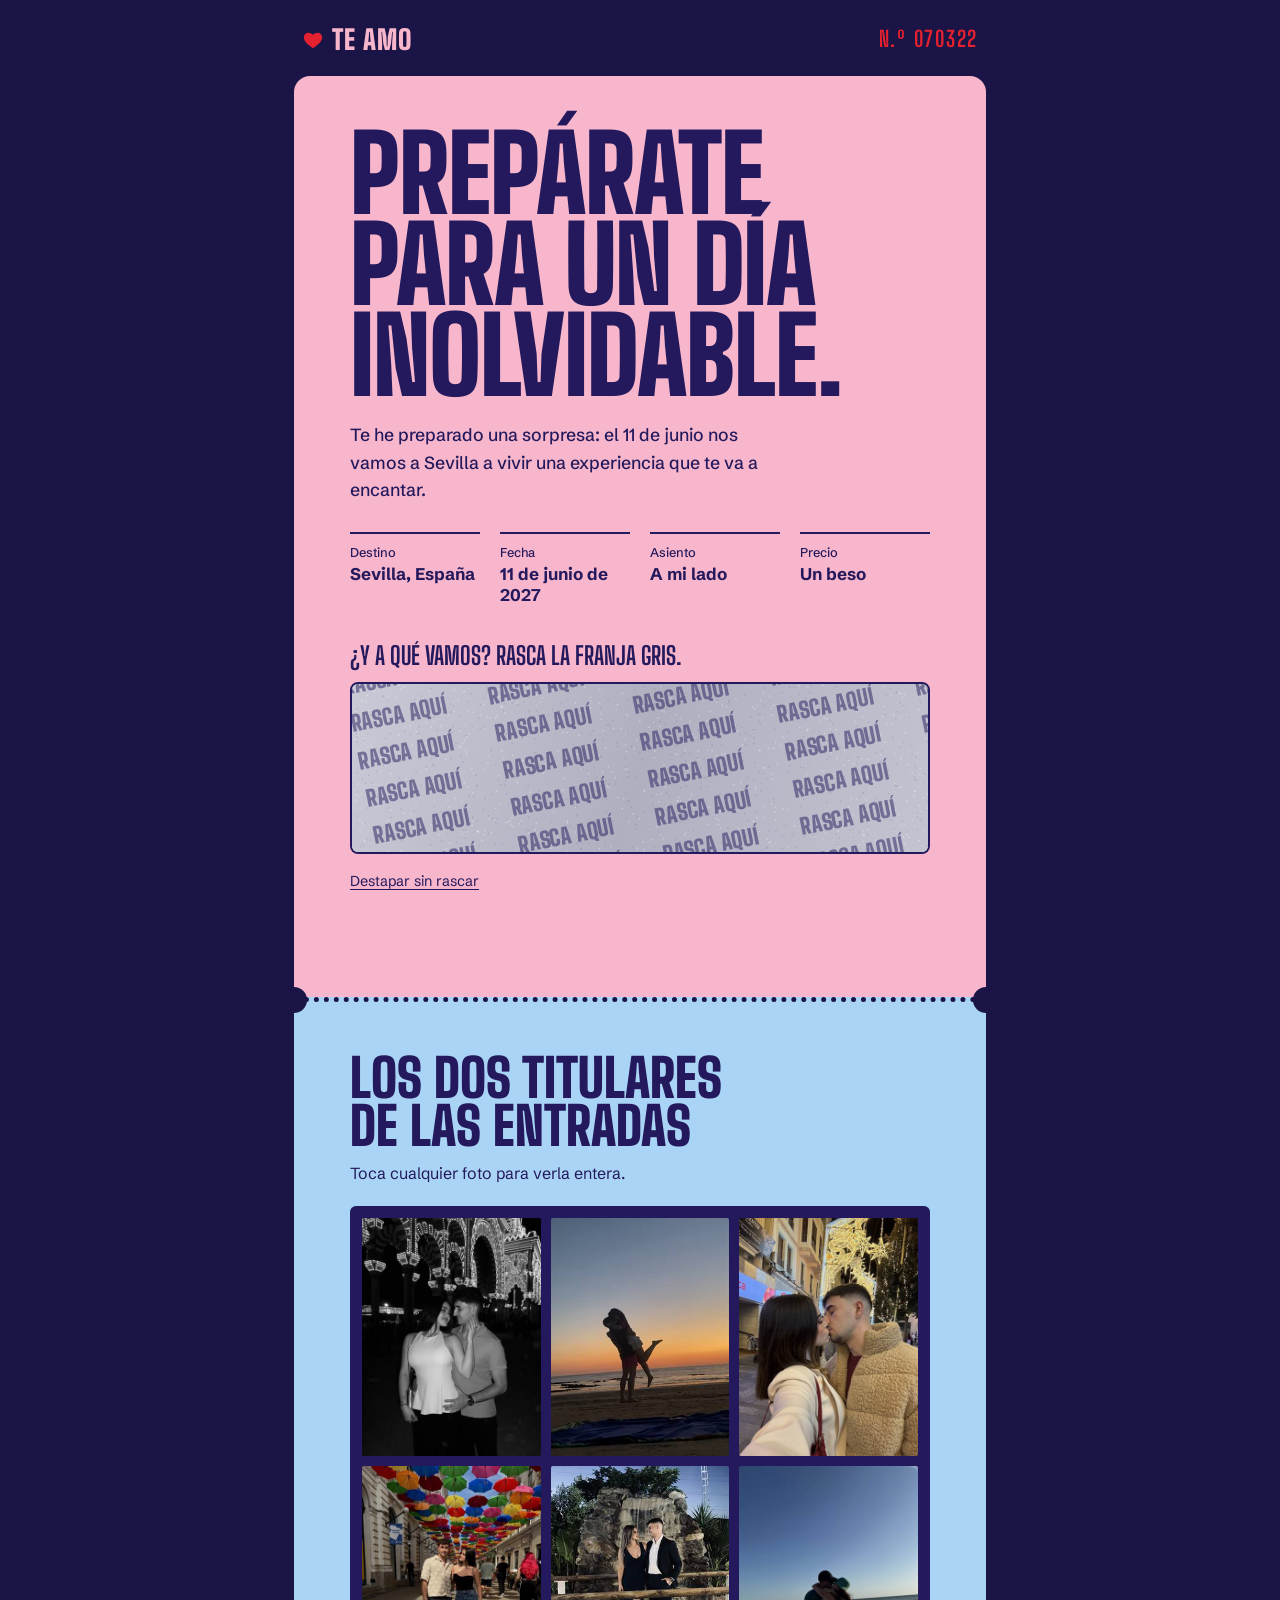
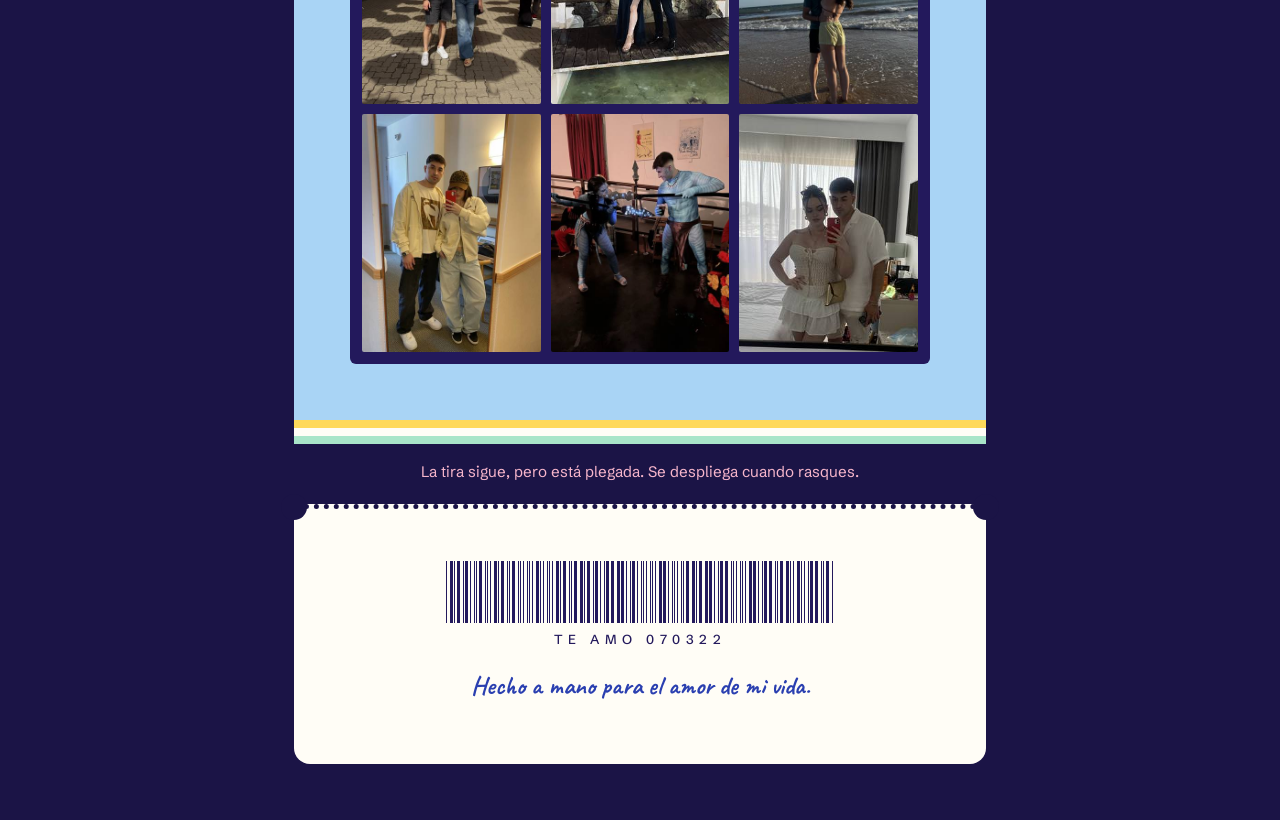
==== commit 4ad2ce5b: "Nueva nota del panfleto y fuera el enlace al panfleto de la página Co-Authored-By: Claude Opus 5.5 <" ====
--- a/index.html
+++ b/index.html
@@ -182,7 +182,6 @@
         <p class="matriz-texto">
           Hecho a mano para <span data-field="partnerLabel">el amor de mi vida</span>.
         </p>
-        <a class="enlace" href="flyer.html">Ver el panfleto imprimible</a>
       </footer>
     </main>
 
